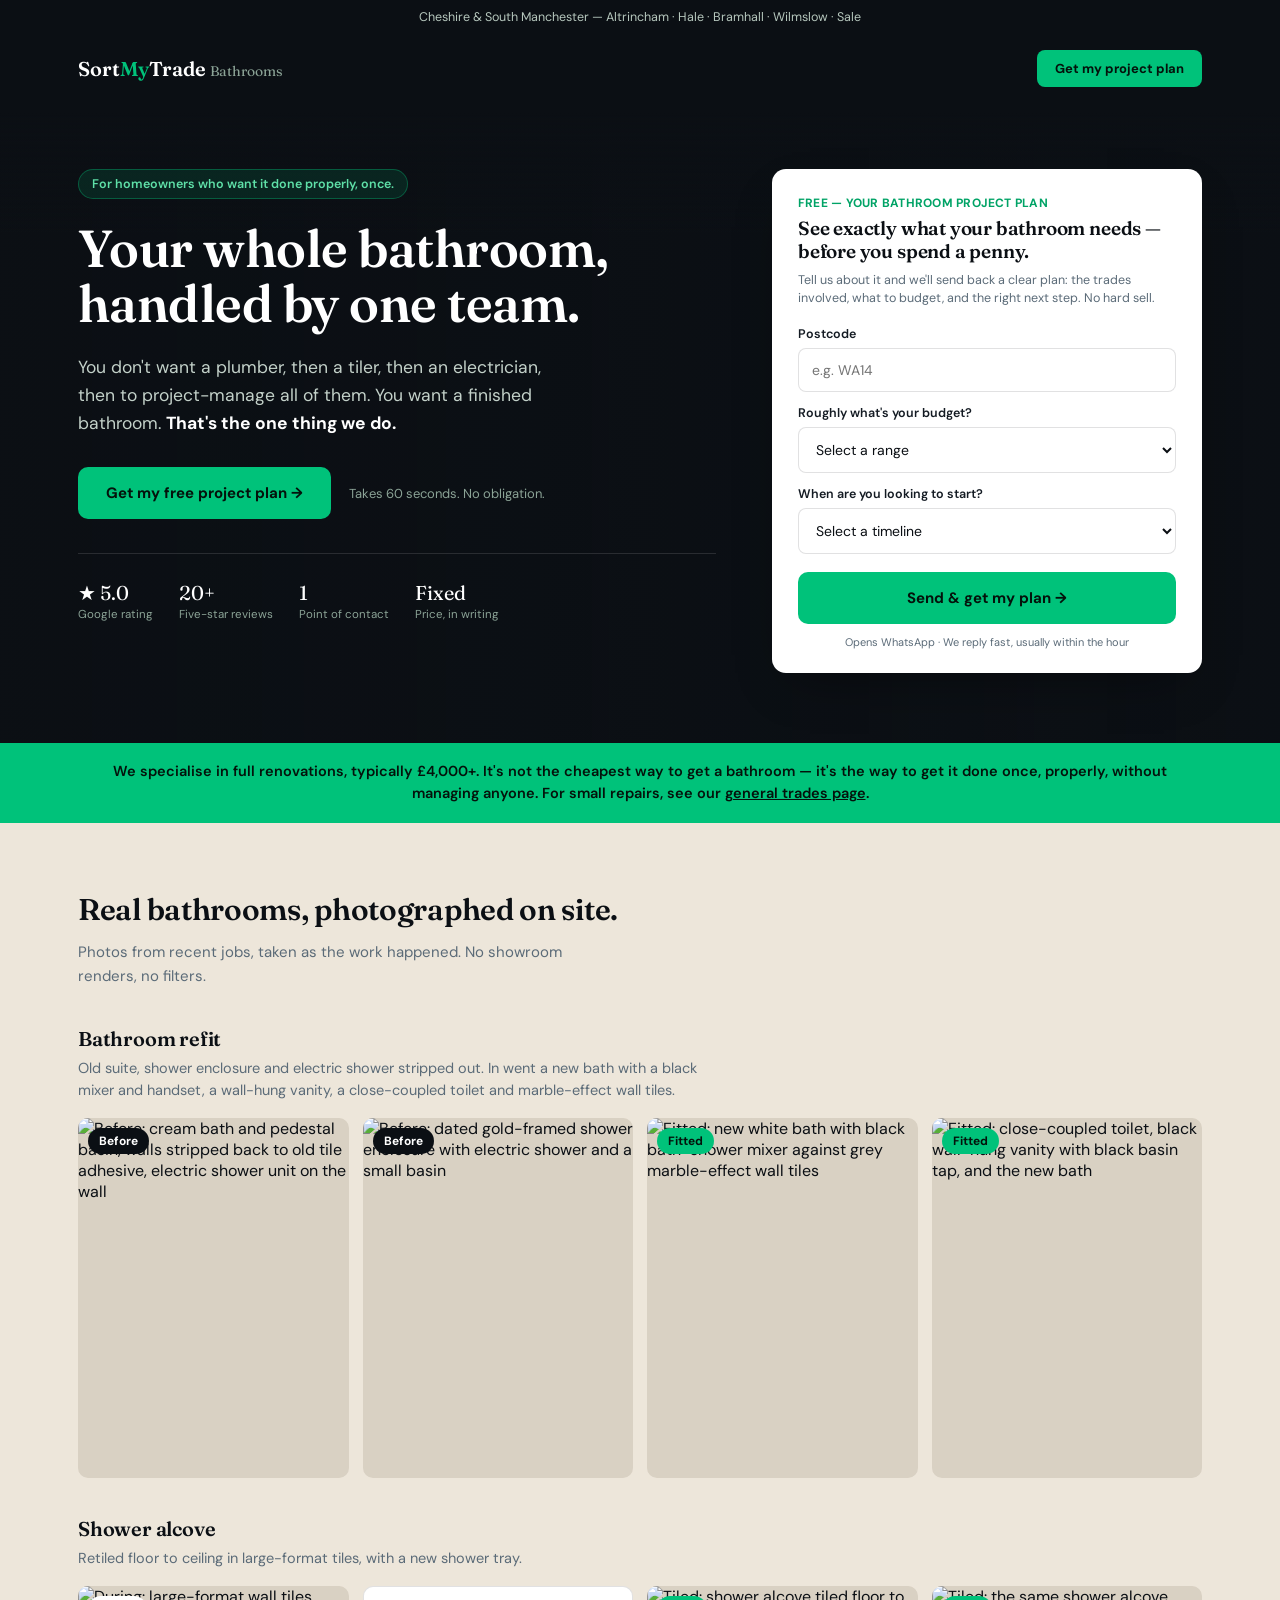
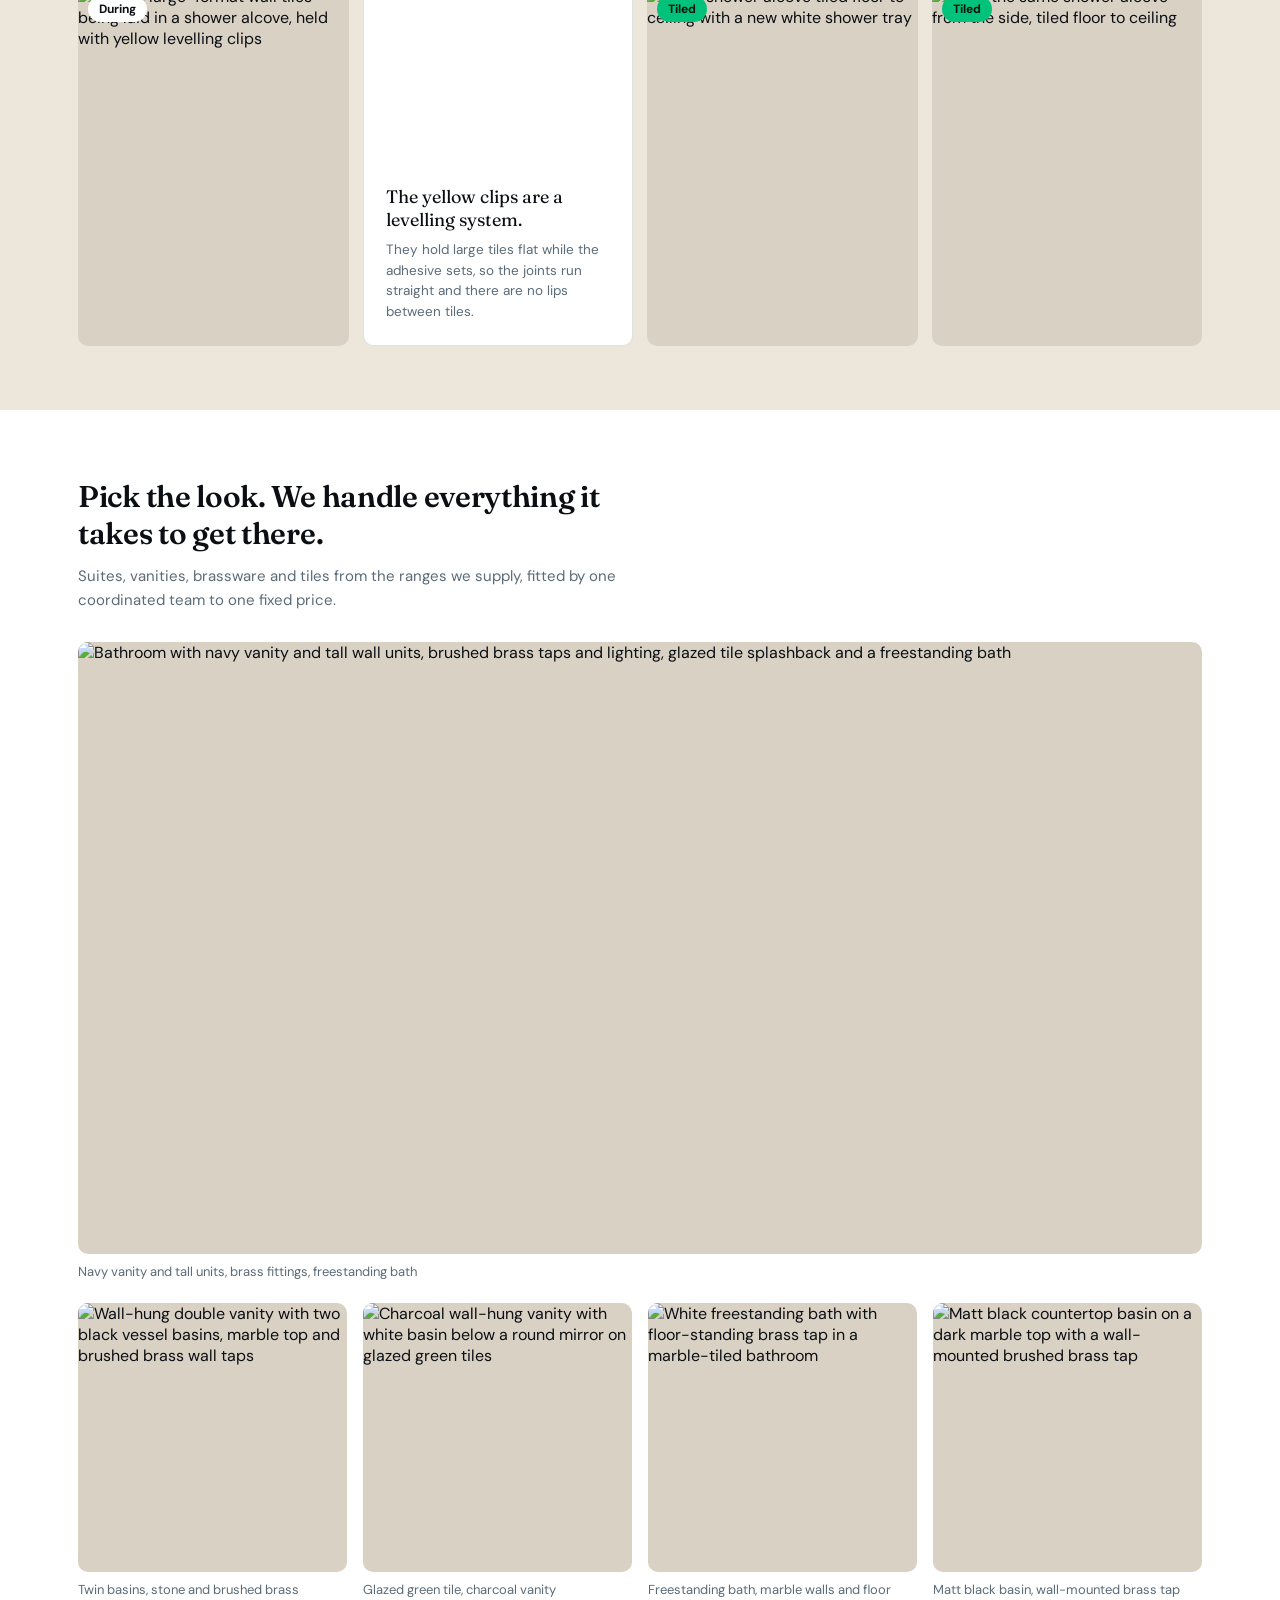
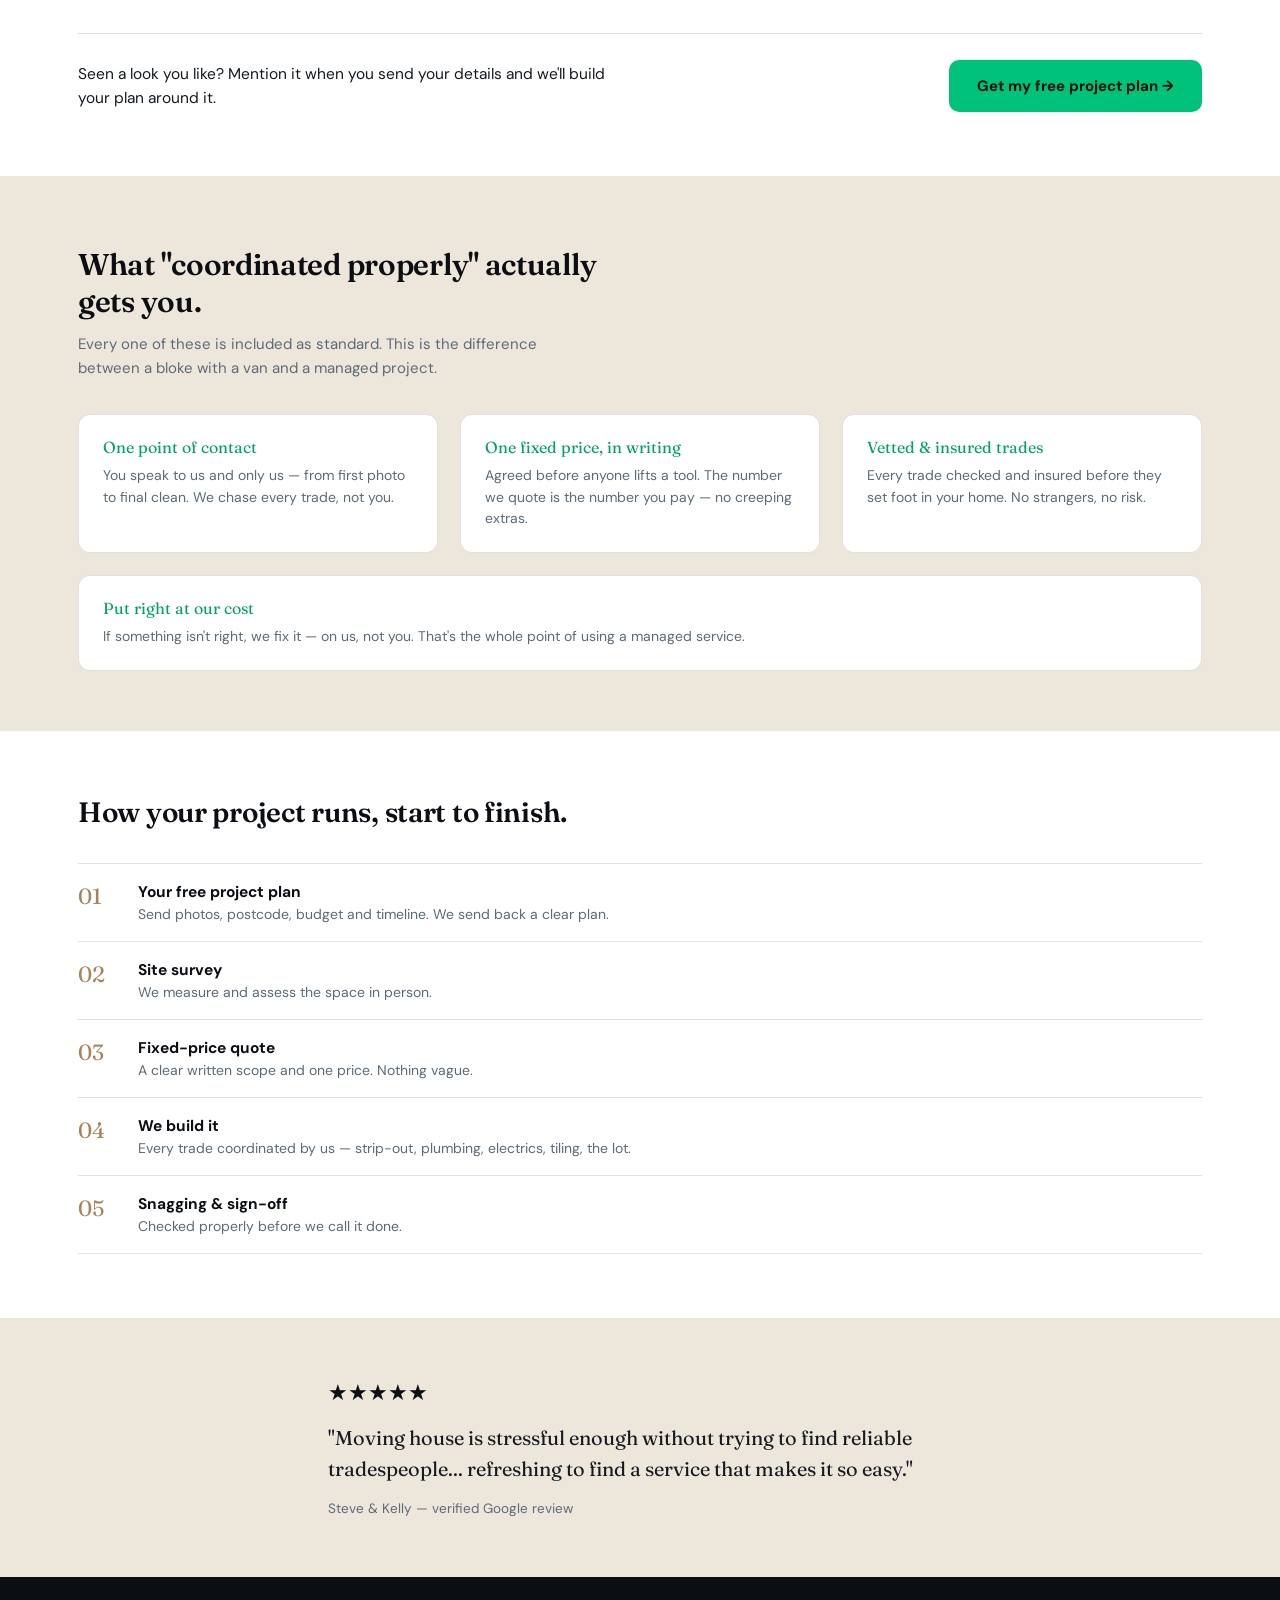
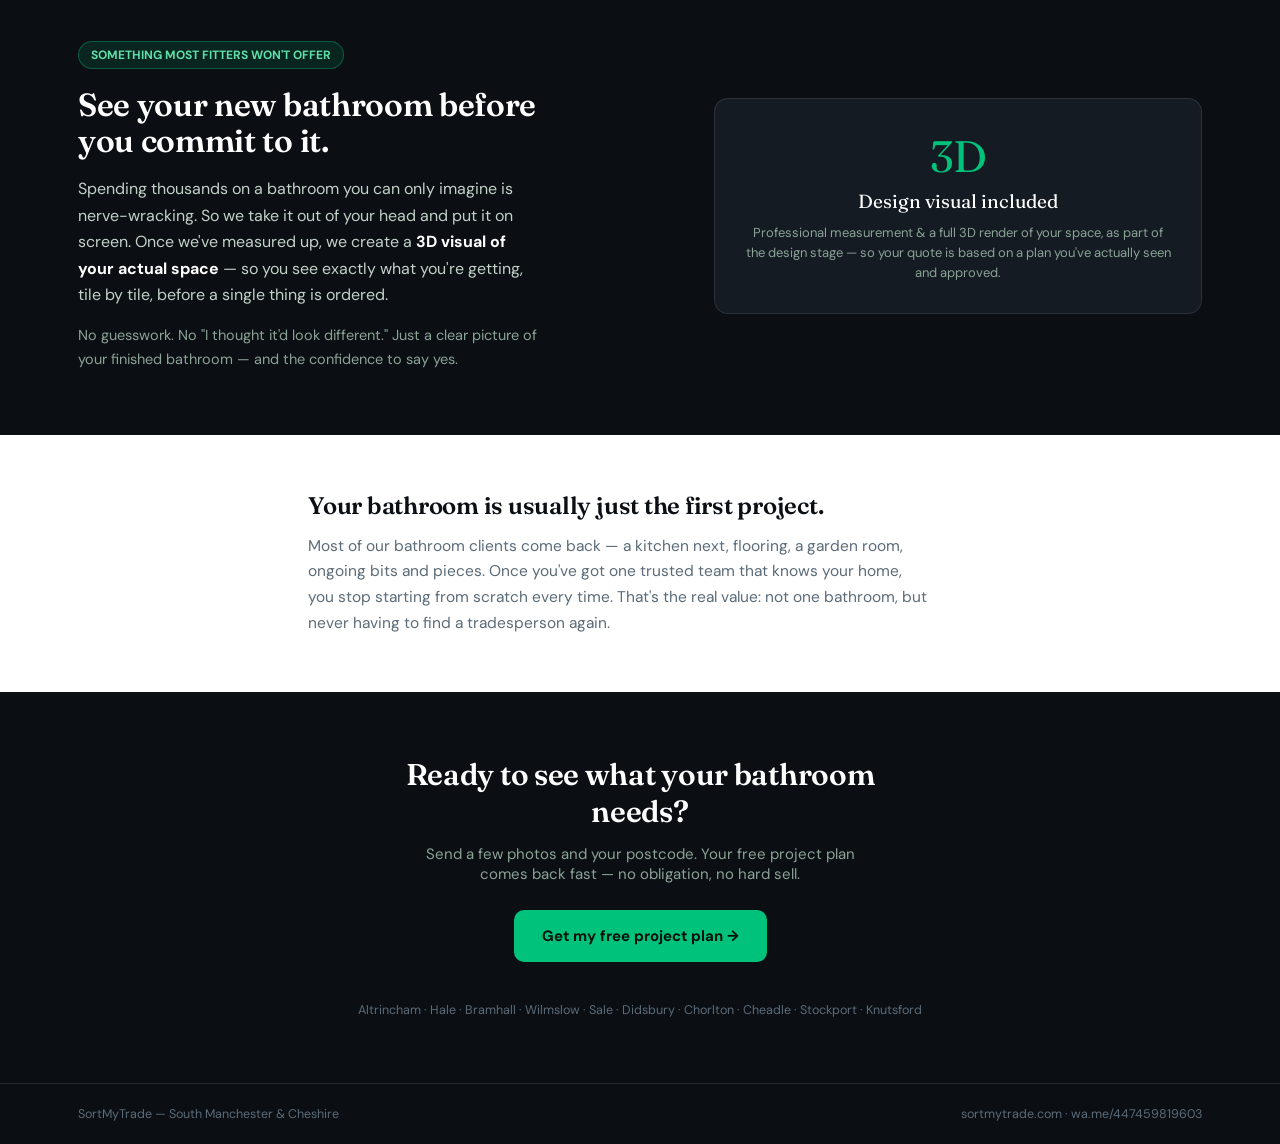
==== index.html @ 39a88e66 "Update index.html" ====
<!DOCTYPE html>
<html lang="en">
<head>
<meta charset="UTF-8">
<meta name="viewport" content="width=device-width, initial-scale=1, viewport-fit=cover">
<title>Bathroom Renovations, Coordinated Properly — SortMyTrade | South Manchester & Cheshire</title>
<meta name="description" content="One team, one fixed price, one point of contact. We coordinate your entire bathroom renovation so you never chase a tradesperson again. Free bathroom project plan.">
<meta property="og:type" content="website">
<meta property="og:url" content="https://sortmytrade.com/bathrooms.html">
<meta property="og:title" content="Bathroom renovations, coordinated properly | SortMyTrade">
<meta property="og:description" content="One team, one fixed price, one point of contact. Get a free bathroom project plan across South Manchester and Cheshire.">
<meta property="og:image" content="https://sortmytrade.com/images/bathrooms/og-bathrooms.jpg">
<meta property="og:image:width" content="1200">
<meta property="og:image:height" content="630">
<meta name="twitter:card" content="summary_large_image">
<link rel="preload" as="image" href="images/bathrooms/hero-bg.jpg">
<link rel="preconnect" href="https://fonts.googleapis.com">
<link rel="preconnect" href="https://fonts.gstatic.com" crossorigin>
<link rel="stylesheet" href="https://fonts.googleapis.com/css2?family=Fraunces:opsz,wght@9..144,400;9..144,600&family=DM+Sans:wght@400;500;600;700&display=swap">
<style>
  :root{--ink:#0B0F14;--ink2:#141B23;--stone:#EDE6DA;--panel:#FFFFFF;--emerald:#00C27A;--emerald-deep:#00A366;--slate:#5B6B78;--brass:#A9825A;--line:rgba(11,15,20,.12);}
  *{box-sizing:border-box}
  body{margin:0;font-family:'DM Sans',sans-serif;color:var(--ink);background:var(--stone);-webkit-font-smoothing:antialiased}
  h1,h2,h3{font-family:'Fraunces',serif;font-weight:600;letter-spacing:-.01em;margin:0}
  a{text-decoration:none;color:inherit}
  button{font-family:inherit}
  .wrap{max-width:1180px;margin:0 auto;padding:0 28px}
  .cta{display:inline-flex;align-items:center;gap:10px;background:var(--emerald);color:#04120B;font-weight:700;font-size:15px;padding:16px 28px;border-radius:10px;border:none;cursor:pointer;transition:background .15s,transform .1s}
  .cta:hover{background:var(--emerald-deep);color:#fff}
  .cta:active{transform:translateY(1px)}
  select,input{font-family:'DM Sans',sans-serif;font-size:14px;padding:12px 13px;border:1px solid var(--line);border-radius:8px;background:#fff;color:var(--ink);width:100%}
  select:focus,input:focus{outline:2px solid var(--emerald-deep);outline-offset:1px}
  label{font-size:12.5px;font-weight:600;color:var(--ink2);display:block;margin-bottom:6px}
  .hero-row,.proc-row{display:flex}
  .hero-bg{background:linear-gradient(180deg,var(--ink) 0,rgba(11,15,20,0) 120px),linear-gradient(90deg,rgba(11,15,20,.95) 0%,rgba(11,15,20,.8) 42%,rgba(11,15,20,.45) 100%),url('images/bathrooms/hero-bg.jpg') center/cover no-repeat var(--ink)}
  figure{margin:0}
  .look img{display:block;width:100%;height:auto;object-fit:cover;border-radius:10px;background:#D9D1C3}
  .look figcaption{font-size:13px;color:var(--slate);margin-top:9px;line-height:1.4}
  .look-feature img{aspect-ratio:2048/1114;object-position:55% center}
  .looks-grid{display:grid;grid-template-columns:repeat(4,1fr);gap:16px;margin-top:22px}
  .looks-grid img{aspect-ratio:1/1}
  .proj{margin-top:38px}
  .proj-desc{color:var(--slate);font-size:14.5px;line-height:1.55;margin:6px 0 16px;max-width:640px}
  .strip{display:grid;grid-template-columns:repeat(4,1fr);gap:14px}
  .shot{position:relative}
  .shot img{display:block;width:100%;height:auto;aspect-ratio:3/4;object-fit:cover;border-radius:10px;background:#D9D1C3}
  .stage{position:absolute;top:10px;left:10px;font-size:12px;font-weight:700;padding:5px 11px;border-radius:20px;background:var(--emerald);color:#04120B}
  .stage.before{background:var(--ink);color:#fff}
  .stage.during{background:#fff;color:var(--ink)}
  .note{aspect-ratio:3/4;background:var(--panel);border:1px solid var(--line);border-radius:10px;padding:22px;display:flex;flex-direction:column;justify-content:flex-end}
  .looks-foot{display:flex;align-items:center;justify-content:space-between;gap:20px 32px;flex-wrap:wrap;margin-top:34px;padding-top:26px;border-top:1px solid var(--line)}
  @media(max-width:760px){.hero-bg{background:linear-gradient(180deg,var(--ink) 0,rgba(11,15,20,.6) 70px,rgba(11,15,20,.72) 380px,var(--ink) 640px),url('images/bathrooms/hero-bg.jpg') 50% 0/auto 640px no-repeat var(--ink)}.looks-grid{grid-template-columns:repeat(2,1fr);gap:12px}.strip{display:flex;overflow-x:auto;scroll-snap-type:x mandatory;scroll-padding:0 28px;gap:12px;margin:0 -28px;padding:0 28px 6px;scrollbar-width:none}.strip::-webkit-scrollbar{display:none}.strip>*{flex:0 0 68%;scroll-snap-align:start}.look-feature img{aspect-ratio:4/3}.hero-h1{font-size:36px !important}.hero-row{flex-direction:column !important}.proc-row{flex-direction:column !important}.stack-mob{flex-direction:column !important}}
</style>
</head>
<body>
<div style="width:100%;min-height:100vh;background:var(--stone)">

  <div style="background:var(--ink);color:#B6C7BD;padding:9px 0;font-size:12.5px;text-align:center">Cheshire &amp; South Manchester — Altrincham · Hale · Bramhall · Wilmslow · Sale</div>

  <div style="background:var(--ink);padding:16px 0 26px">
    <div class="wrap" style="display:flex;align-items:center;justify-content:space-between">
      <div style="font-family:'Fraunces',serif;font-size:20px;font-weight:600;color:#fff">Sort<span style="color:var(--emerald)">My</span>Trade <span style="font-weight:400;color:#8BA396;font-size:14px">Bathrooms</span></div>
      <a href="#form" style="background:var(--emerald);color:#04120B;font-weight:700;font-size:13px;padding:10px 18px;border-radius:8px">Get my project plan</a>
    </div>
  </div>

  <div class="hero-bg" style="padding:56px 0 70px">
    <div class="wrap hero-row" style="gap:56px;align-items:flex-start;flex-wrap:wrap">
      <div style="flex:1 1 490px;min-width:300px">
        <div style="display:inline-block;background:rgba(0,194,122,.12);border:1px solid rgba(0,194,122,.35);color:#5FE0A8;font-size:12.5px;font-weight:600;padding:6px 13px;border-radius:20px;margin-bottom:22px">For homeowners who want it done properly, once.</div>
        <h1 class="hero-h1" style="color:#fff;font-size:52px;line-height:1.06;max-width:600px">Your whole bathroom, handled by one team.</h1>
        <p style="color:#C3D1C9;font-size:17.5px;line-height:1.6;max-width:490px;margin:22px 0 0">You don't want a plumber, then a tiler, then an electrician, then to project-manage all of them. You want a finished bathroom. <b style="color:#fff">That's the one thing we do.</b></p>
        <div style="display:flex;align-items:center;gap:18px;flex-wrap:wrap;margin:30px 0 0">
          <a href="#form" class="cta">Get my free project plan →</a>
          <span style="color:#8BA396;font-size:13px">Takes 60 seconds. No obligation.</span>
        </div>
        <div style="display:flex;gap:26px;flex-wrap:wrap;margin:34px 0 0;padding-top:26px;border-top:1px solid rgba(255,255,255,.12)">
          <div><div style="font-family:'Fraunces',serif;font-size:20px;color:#fff">★ 5.0</div><div style="font-size:11.5px;color:#8BA396;margin-top:2px">Google rating</div></div>
          <div><div style="font-family:'Fraunces',serif;font-size:20px;color:#fff">20+</div><div style="font-size:11.5px;color:#8BA396;margin-top:2px">Five-star reviews</div></div>
          <div><div style="font-family:'Fraunces',serif;font-size:20px;color:#fff">1</div><div style="font-size:11.5px;color:#8BA396;margin-top:2px">Point of contact</div></div>
          <div><div style="font-family:'Fraunces',serif;font-size:20px;color:#fff">Fixed</div><div style="font-size:11.5px;color:#8BA396;margin-top:2px">Price, in writing</div></div>
        </div>
      </div>

      <div id="form" style="flex:1 1 370px;min-width:300px;max-width:430px;background:var(--panel);border-radius:14px;padding:26px 26px 24px;box-shadow:0 20px 50px -20px rgba(0,0,0,.45)">
        <div style="font-size:12px;font-weight:700;color:var(--emerald-deep);letter-spacing:.02em;margin-bottom:6px">FREE — YOUR BATHROOM PROJECT PLAN</div>
        <h3 style="font-size:19px;line-height:1.2">See exactly what your bathroom needs — before you spend a penny.</h3>
        <p style="font-size:12.5px;color:var(--slate);margin:8px 0 18px;line-height:1.5">Tell us about it and we'll send back a clear plan: the trades involved, what to budget, and the right next step. No hard sell.</p>
        <div style="margin-bottom:13px"><label for="postcode">Postcode</label><input id="postcode" type="text" placeholder="e.g. WA14"></div>
        <div style="margin-bottom:13px"><label for="budget">Roughly what's your budget?</label>
          <select id="budget"><option value="">Select a range</option><option value="Under £4,000">Under £4,000 (smaller update)</option><option value="£4,000–£7,000">£4,000–£7,000</option><option value="£7,000–£12,000">£7,000–£12,000</option><option value="£12,000+">£12,000+</option></select>
        </div>
        <div style="margin-bottom:18px"><label for="timeline">When are you looking to start?</label>
          <select id="timeline"><option value="">Select a timeline</option><option value="ASAP">As soon as possible</option><option value="Within 3 months">Within 3 months</option><option value="3–6 months">3–6 months</option><option value="Just planning">Just planning for now</option></select>
        </div>
        <button id="formCta" class="cta" style="width:100%;justify-content:center">Send &amp; get my plan →</button>
        <div style="text-align:center;font-size:11px;color:var(--slate);margin-top:11px">Opens WhatsApp · We reply fast, usually within the hour</div>
      </div>
    </div>
  </div>

  <div style="background:var(--emerald);padding:18px 0">
    <div class="wrap" style="text-align:center;color:#04120B;font-size:14.5px;font-weight:600;line-height:1.5">We specialise in full renovations, typically £4,000+. It's not the cheapest way to get a bathroom — it's the way to get it done once, properly, without managing anyone. For small repairs, see our <a href="index.html" style="color:#04120B;text-decoration:underline">general trades page</a>.</div>
  </div>

  <!-- REAL WORK: site photos from jobs (confirm grouping before publishing) -->
  <div style="background:var(--stone);padding:68px 0 64px">
    <div class="wrap">
      <h2 style="font-size:30px;max-width:560px">Real bathrooms, photographed on site.</h2>
      <p style="color:var(--slate);font-size:15px;max-width:540px;margin:12px 0 0;line-height:1.6">Photos from recent jobs, taken as the work happened. No showroom renders, no filters.</p>

      <div class="proj">
        <h3 style="font-size:20px">Bathroom refit</h3>
        <p class="proj-desc">Old suite, shower enclosure and electric shower stripped out. In went a new bath with a black mixer and handset, a wall-hung vanity, a close-coupled toilet and marble-effect wall tiles.</p>
        <div class="strip">
          <figure class="shot"><img src="images/bathrooms/work/refit-before-bath.jpg" width="720" height="960" loading="lazy" decoding="async" alt="Before: cream bath and pedestal basin, walls stripped back to old tile adhesive, electric shower unit on the wall"><span class="stage before">Before</span></figure>
          <figure class="shot"><img src="images/bathrooms/work/refit-before-shower.jpg" width="720" height="960" loading="lazy" decoding="async" alt="Before: dated gold-framed shower enclosure with electric shower and a small basin"><span class="stage before">Before</span></figure>
          <figure class="shot"><img src="images/bathrooms/work/refit-fitted-bath.jpg" width="720" height="960" loading="lazy" decoding="async" alt="Fitted: new white bath with black bath-shower mixer against grey marble-effect wall tiles"><span class="stage">Fitted</span></figure>
          <figure class="shot"><img src="images/bathrooms/work/refit-fitted-vanity.jpg" width="720" height="960" loading="lazy" decoding="async" alt="Fitted: close-coupled toilet, black wall-hung vanity with black basin tap, and the new bath"><span class="stage">Fitted</span></figure>
        </div>
      </div>

      <div class="proj">
        <h3 style="font-size:20px">Shower alcove</h3>
        <p class="proj-desc">Retiled floor to ceiling in large-format tiles, with a new shower tray.</p>
        <div class="strip">
          <figure class="shot"><img src="images/bathrooms/work/shower-during-tiling.jpg" width="720" height="960" loading="lazy" decoding="async" alt="During: large-format wall tiles being laid in a shower alcove, held with yellow levelling clips"><span class="stage during">During</span></figure>
          <div class="note"><p style="font-family:'Fraunces',serif;font-size:18px;line-height:1.3;margin:0">The yellow clips are a levelling system.</p><p style="font-size:13.5px;color:var(--slate);line-height:1.55;margin:8px 0 0">They hold large tiles flat while the adhesive sets, so the joints run straight and there are no lips between tiles.</p></div>
          <figure class="shot"><img src="images/bathrooms/work/shower-tiled-front.jpg" width="720" height="960" loading="lazy" decoding="async" alt="Tiled: shower alcove tiled floor to ceiling with a new white shower tray"><span class="stage">Tiled</span></figure>
          <figure class="shot"><img src="images/bathrooms/work/shower-tiled-side.jpg" width="720" height="960" loading="lazy" decoding="async" alt="Tiled: the same shower alcove from the side, tiled floor to ceiling"><span class="stage">Tiled</span></figure>
        </div>
      </div>
    </div>
  </div>

  <!-- LOOKS: product imagery from the ranges we supply (not completed SortMyTrade projects) -->
  <div style="background:var(--panel);padding:68px 0 64px">
    <div class="wrap">
      <h2 style="font-size:30px;max-width:560px">Pick the look. We handle everything it takes to get there.</h2>
      <p style="color:var(--slate);font-size:15px;max-width:540px;margin:12px 0 30px;line-height:1.6">Suites, vanities, brassware and tiles from the ranges we supply, fitted by one coordinated team to one fixed price.</p>
      <figure class="look look-feature">
        <img src="images/bathrooms/navy-brass-feature.jpg" srcset="images/bathrooms/navy-brass-feature-960.jpg 960w, images/bathrooms/navy-brass-feature.jpg 1800w" sizes="(max-width:1180px) 100vw, 1124px" width="1800" height="979" loading="lazy" decoding="async" alt="Bathroom with navy vanity and tall wall units, brushed brass taps and lighting, glazed tile splashback and a freestanding bath">
        <figcaption>Navy vanity and tall units, brass fittings, freestanding bath</figcaption>
      </figure>
      <div class="looks-grid">
        <figure class="look"><img src="images/bathrooms/twin-basins-stone.jpg" width="900" height="900" loading="lazy" decoding="async" alt="Wall-hung double vanity with two black vessel basins, marble top and brushed brass wall taps"><figcaption>Twin basins, stone and brushed brass</figcaption></figure>
        <figure class="look"><img src="images/bathrooms/olive-tile-vanity.jpg" style="object-position:40% center" width="900" height="728" loading="lazy" decoding="async" alt="Charcoal wall-hung vanity with white basin below a round mirror on glazed green tiles"><figcaption>Glazed green tile, charcoal vanity</figcaption></figure>
        <figure class="look"><img src="images/bathrooms/freestanding-marble.jpg" width="900" height="1007" loading="lazy" decoding="async" alt="White freestanding bath with floor-standing brass tap in a marble-tiled bathroom"><figcaption>Freestanding bath, marble walls and floor</figcaption></figure>
        <figure class="look"><img src="images/bathrooms/black-basin-brass.jpg" width="900" height="846" loading="lazy" decoding="async" alt="Matt black countertop basin on a dark marble top with a wall-mounted brushed brass tap"><figcaption>Matt black basin, wall-mounted brass tap</figcaption></figure>
      </div>
      <div class="looks-foot">
        <p style="margin:0;font-size:15.5px;line-height:1.55;max-width:560px;color:var(--ink2)">Seen a look you like? Mention it when you send your details and we'll build your plan around it.</p>
        <a href="#form" class="cta">Get my free project plan →</a>
      </div>
    </div>
  </div>

  <div style="padding:70px 0 60px">
    <div class="wrap">
      <h2 style="font-size:30px;max-width:540px">What "coordinated properly" actually gets you.</h2>
      <p style="color:var(--slate);font-size:15px;max-width:520px;margin:12px 0 34px;line-height:1.6">Every one of these is included as standard. This is the difference between a bloke with a van and a managed project.</p>
      <div class="hero-row stack-mob" style="gap:22px;flex-wrap:wrap">
        <div style="flex:1 1 280px;background:var(--panel);border-radius:12px;padding:22px 24px;border:1px solid var(--line)"><div style="font-family:'Fraunces',serif;font-size:16px;color:var(--emerald-deep);margin-bottom:8px">One point of contact</div><div style="font-size:14px;color:var(--slate);line-height:1.55">You speak to us and only us — from first photo to final clean. We chase every trade, not you.</div></div>
        <div style="flex:1 1 280px;background:var(--panel);border-radius:12px;padding:22px 24px;border:1px solid var(--line)"><div style="font-family:'Fraunces',serif;font-size:16px;color:var(--emerald-deep);margin-bottom:8px">One fixed price, in writing</div><div style="font-size:14px;color:var(--slate);line-height:1.55">Agreed before anyone lifts a tool. The number we quote is the number you pay — no creeping extras.</div></div>
        <div style="flex:1 1 280px;background:var(--panel);border-radius:12px;padding:22px 24px;border:1px solid var(--line)"><div style="font-family:'Fraunces',serif;font-size:16px;color:var(--emerald-deep);margin-bottom:8px">Vetted &amp; insured trades</div><div style="font-size:14px;color:var(--slate);line-height:1.55">Every trade checked and insured before they set foot in your home. No strangers, no risk.</div></div>
        <div style="flex:1 1 280px;background:var(--panel);border-radius:12px;padding:22px 24px;border:1px solid var(--line)"><div style="font-family:'Fraunces',serif;font-size:16px;color:var(--emerald-deep);margin-bottom:8px">Put right at our cost</div><div style="font-size:14px;color:var(--slate);line-height:1.55">If something isn't right, we fix it — on us, not you. That's the whole point of using a managed service.</div></div>
      </div>
    </div>
  </div>

  <div style="background:var(--panel);padding:64px 0">
    <div class="wrap">
      <h2 style="font-size:28px;max-width:520px">How your project runs, start to finish.</h2>
      <div style="margin-top:34px;display:flex;flex-direction:column">
        <div class="proc-row" style="gap:24px;padding:18px 0;border-top:1px solid var(--line)"><div style="font-family:'Fraunces',serif;font-size:22px;color:var(--brass);width:36px;flex-shrink:0">01</div><div style="flex:1"><div style="font-weight:700;font-size:15.5px">Your free project plan</div><div style="color:var(--slate);font-size:14px;margin-top:3px">Send photos, postcode, budget and timeline. We send back a clear plan.</div></div></div>
        <div class="proc-row" style="gap:24px;padding:18px 0;border-top:1px solid var(--line)"><div style="font-family:'Fraunces',serif;font-size:22px;color:var(--brass);width:36px;flex-shrink:0">02</div><div style="flex:1"><div style="font-weight:700;font-size:15.5px">Site survey</div><div style="color:var(--slate);font-size:14px;margin-top:3px">We measure and assess the space in person.</div></div></div>
        <div class="proc-row" style="gap:24px;padding:18px 0;border-top:1px solid var(--line)"><div style="font-family:'Fraunces',serif;font-size:22px;color:var(--brass);width:36px;flex-shrink:0">03</div><div style="flex:1"><div style="font-weight:700;font-size:15.5px">Fixed-price quote</div><div style="color:var(--slate);font-size:14px;margin-top:3px">A clear written scope and one price. Nothing vague.</div></div></div>
        <div class="proc-row" style="gap:24px;padding:18px 0;border-top:1px solid var(--line)"><div style="font-family:'Fraunces',serif;font-size:22px;color:var(--brass);width:36px;flex-shrink:0">04</div><div style="flex:1"><div style="font-weight:700;font-size:15.5px">We build it</div><div style="color:var(--slate);font-size:14px;margin-top:3px">Every trade coordinated by us — strip-out, plumbing, electrics, tiling, the lot.</div></div></div>
        <div class="proc-row" style="gap:24px;padding:18px 0;border-top:1px solid var(--line);border-bottom:1px solid var(--line)"><div style="font-family:'Fraunces',serif;font-size:22px;color:var(--brass);width:36px;flex-shrink:0">05</div><div style="flex:1"><div style="font-weight:700;font-size:15.5px">Snagging &amp; sign-off</div><div style="color:var(--slate);font-size:14px;margin-top:3px">Checked properly before we call it done.</div></div></div>
      </div>
    </div>
  </div>

  <div style="background:var(--stone);padding:60px 0">
    <div class="wrap" style="max-width:680px">
      <div style="font-family:'Fraunces',serif;font-size:22px">★★★★★</div>
      <p style="font-size:20px;line-height:1.55;font-family:'Fraunces',serif;font-weight:400;margin:16px 0 0;color:var(--ink2)">"Moving house is stressful enough without trying to find reliable tradespeople... refreshing to find a service that makes it so easy."</p>
      <div style="margin-top:16px;font-size:13.5px;color:var(--slate)">Steve &amp; Kelly — verified Google review</div>
    </div>
  </div>

  <!-- 3D VISUAL — the remarkable differentiator (Godin: risk-reversal made visual) -->
  <div style="background:var(--ink);padding:64px 0">
    <div class="wrap hero-row" style="gap:48px;align-items:center;flex-wrap:wrap">
      <div style="flex:1 1 420px;min-width:300px">
        <div style="display:inline-block;background:rgba(0,194,122,.12);border:1px solid rgba(0,194,122,.35);color:#5FE0A8;font-size:12px;font-weight:700;padding:5px 12px;border-radius:20px;margin-bottom:18px">SOMETHING MOST FITTERS WON'T OFFER</div>
        <h2 style="color:#fff;font-size:32px;line-height:1.12;max-width:460px">See your new bathroom before you commit to it.</h2>
        <p style="color:#C3D1C9;font-size:16px;line-height:1.65;margin:18px 0 0;max-width:460px">
          Spending thousands on a bathroom you can only imagine is nerve-wracking. So we take it out of your head and put it on screen. Once we've measured up, we create a <b style="color:#fff">3D visual of your actual space</b> — so you see exactly what you're getting, tile by tile, before a single thing is ordered.
        </p>
        <p style="color:#8BA396;font-size:14.5px;line-height:1.6;margin:16px 0 0;max-width:460px">
          No guesswork. No "I thought it'd look different." Just a clear picture of your finished bathroom — and the confidence to say yes.
        </p>
      </div>
      <div style="flex:1 1 320px;min-width:280px">
        <div style="background:#141B23;border:1px solid rgba(255,255,255,.1);border-radius:14px;padding:30px;text-align:center">
          <div style="font-family:'Fraunces',serif;font-size:44px;color:var(--emerald)">3D</div>
          <div style="font-family:'Fraunces',serif;font-size:19px;color:#fff;margin-top:6px">Design visual included</div>
          <div style="font-size:13px;color:#8BA396;margin-top:10px;line-height:1.55">Professional measurement &amp; a full 3D render of your space, as part of the design stage — so your quote is based on a plan you've actually seen and approved.</div>
        </div>
      </div>
    </div>
  </div>

  <div style="background:var(--panel);padding:56px 0">
    <div class="wrap" style="max-width:720px">
      <h2 style="font-size:24px;max-width:600px">Your bathroom is usually just the first project.</h2>
      <p style="color:var(--slate);font-size:15.5px;line-height:1.65;margin:14px 0 0;max-width:620px">Most of our bathroom clients come back — a kitchen next, flooring, a garden room, ongoing bits and pieces. Once you've got one trusted team that knows your home, you stop starting from scratch every time. That's the real value: not one bathroom, but never having to find a tradesperson again.</p>
    </div>
  </div>

  <div style="background:var(--ink);padding:64px 0">
    <div class="wrap" style="text-align:center">
      <h2 style="color:#fff;font-size:30px;max-width:520px;margin:0 auto">Ready to see what your bathroom needs?</h2>
      <p style="color:#8BA396;font-size:15px;margin:14px auto 0;max-width:440px">Send a few photos and your postcode. Your free project plan comes back fast — no obligation, no hard sell.</p>
      <div style="margin-top:26px"><a href="#form" class="cta">Get my free project plan →</a></div>
      <div style="margin-top:36px"><span style="color:#5B6B78;font-size:12.5px">Altrincham · Hale · Bramhall · Wilmslow · Sale · Didsbury · Chorlton · Cheadle · Stockport · Knutsford</span></div>
    </div>
  </div>

  <div style="background:var(--ink);padding:22px 0;border-top:1px solid rgba(255,255,255,.1)">
    <div class="wrap" style="display:flex;justify-content:space-between;flex-wrap:wrap;gap:10px">
      <div style="font-size:12.5px;color:#5B6B78">SortMyTrade — South Manchester &amp; Cheshire</div>
      <div style="font-size:12.5px;color:#5B6B78">sortmytrade.com · wa.me/447459819603</div>
    </div>
  </div>
</div>
<script>
  var WA_NUMBER='447459819603';
  function waLink(t){return 'https://wa.me/'+WA_NUMBER+'?text='+encodeURIComponent(t);}
  document.getElementById('formCta').addEventListener('click',function(){
    var p=document.getElementById('postcode').value.trim()||'not given';
    var b=document.getElementById('budget').value||'not given';
    var tl=document.getElementById('timeline').value||'not given';
    var msg=["Hi, I'd like my free bathroom project plan.",'Postcode: '+p,'Budget: '+b,'Timeline: '+tl].join('\n');
    window.open(waLink(msg),'_blank');
    // Google Ads conversion (once set up):
    // gtag('event','conversion',{'send_to':'AW-XXXXXXXXX/XXXXXXXXXXXX'});
  });
</script>
</body>
</html>
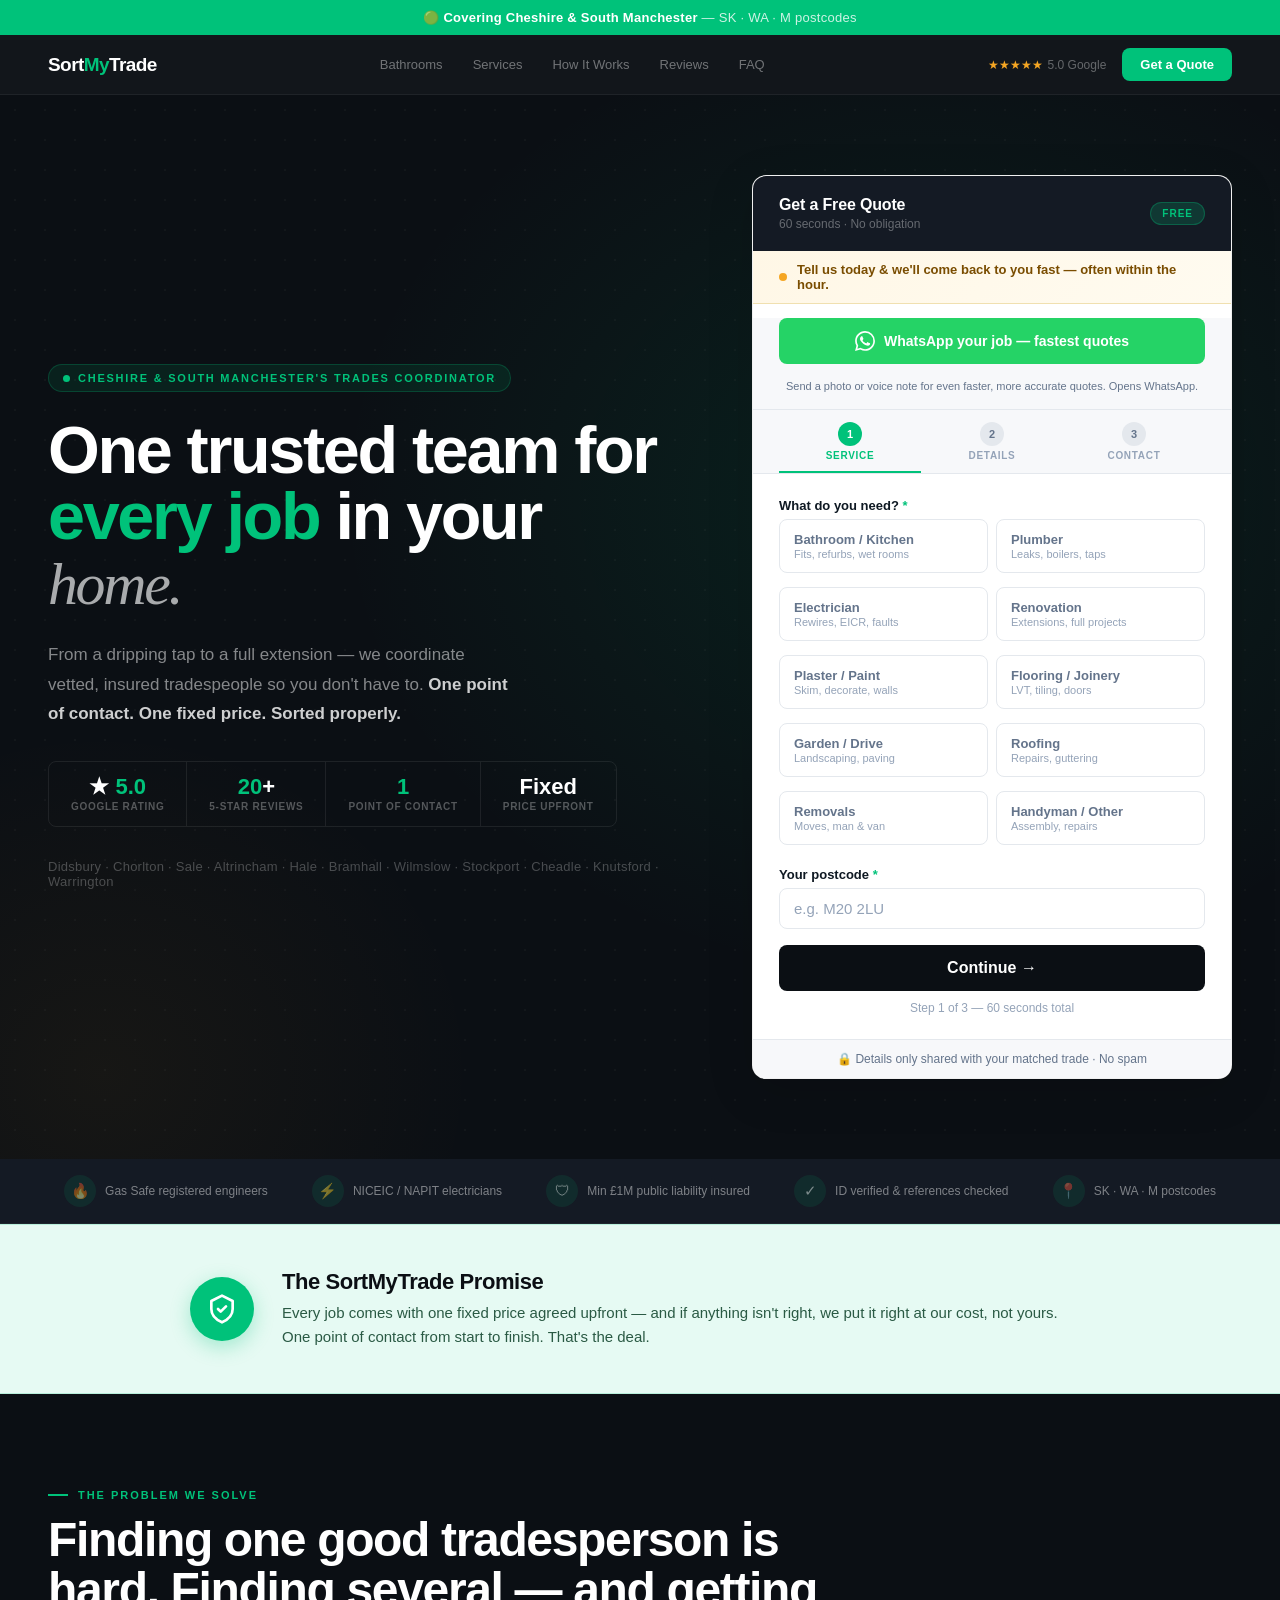
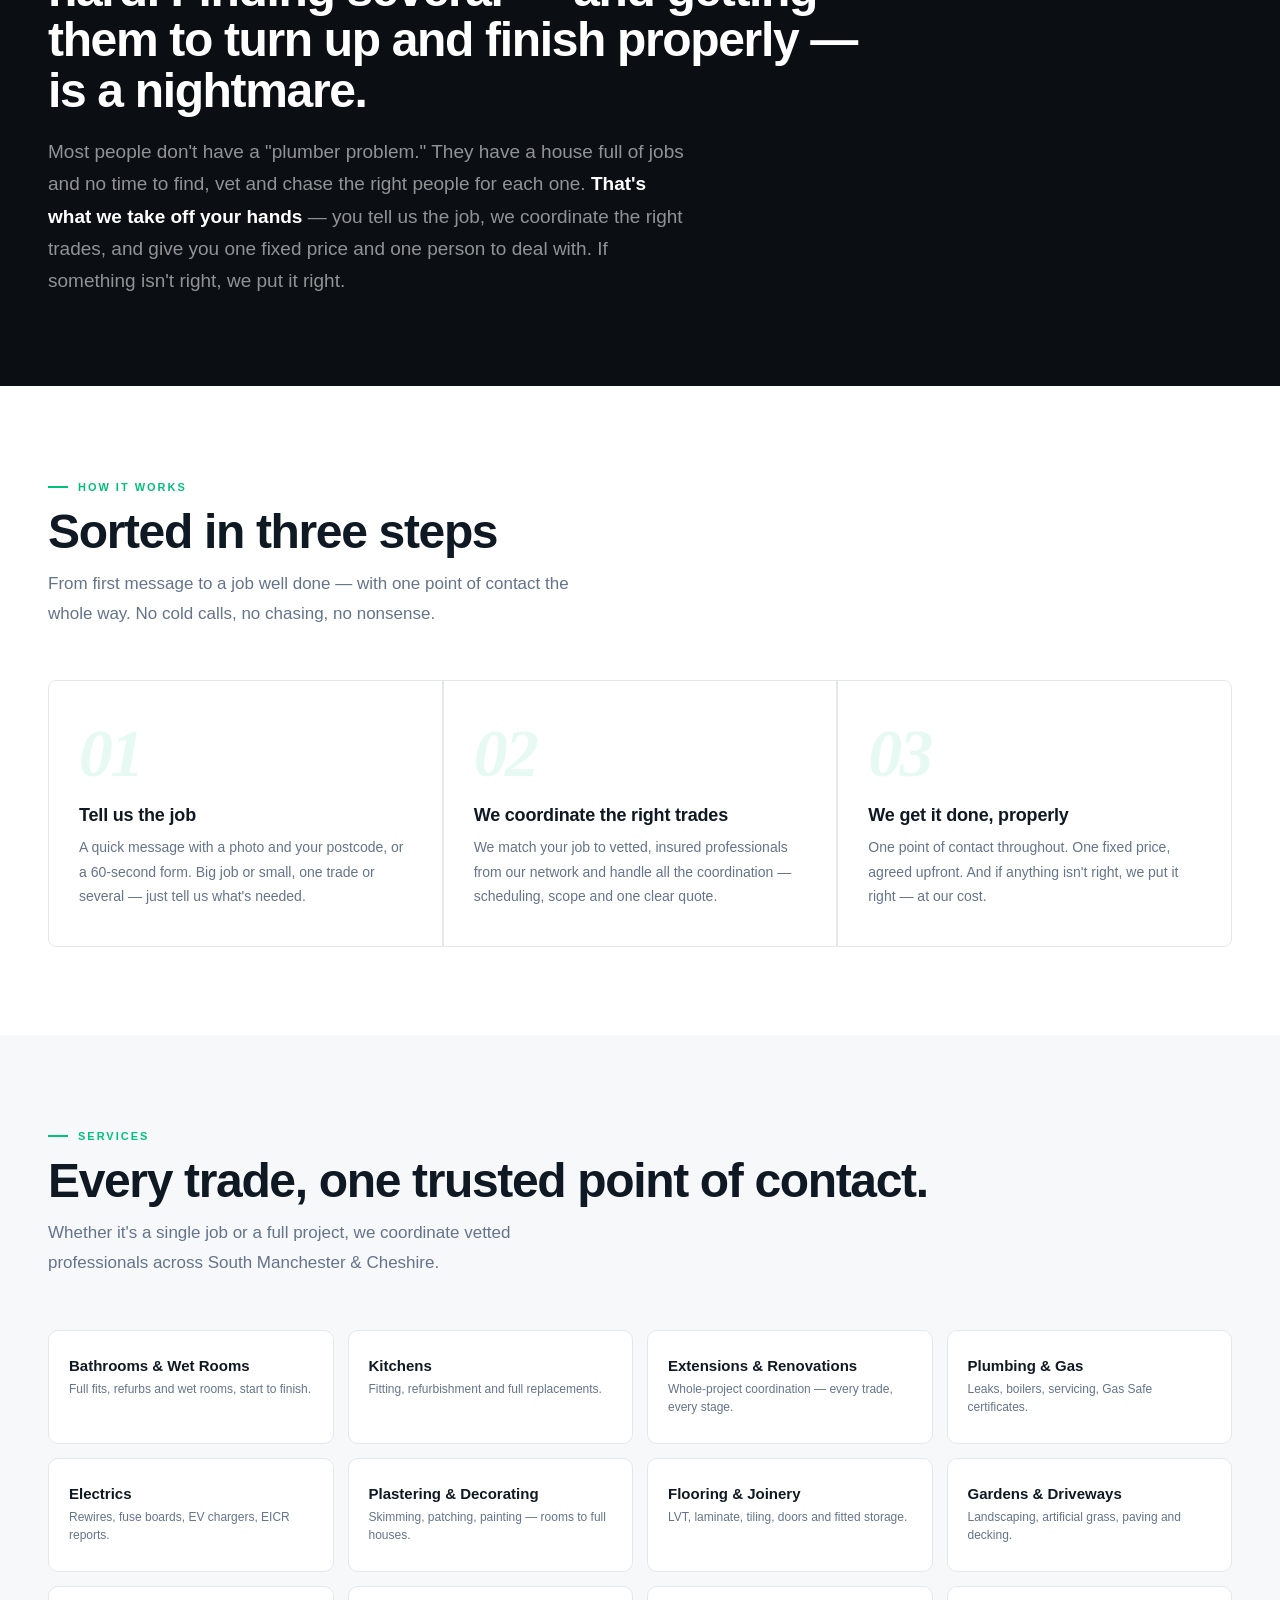
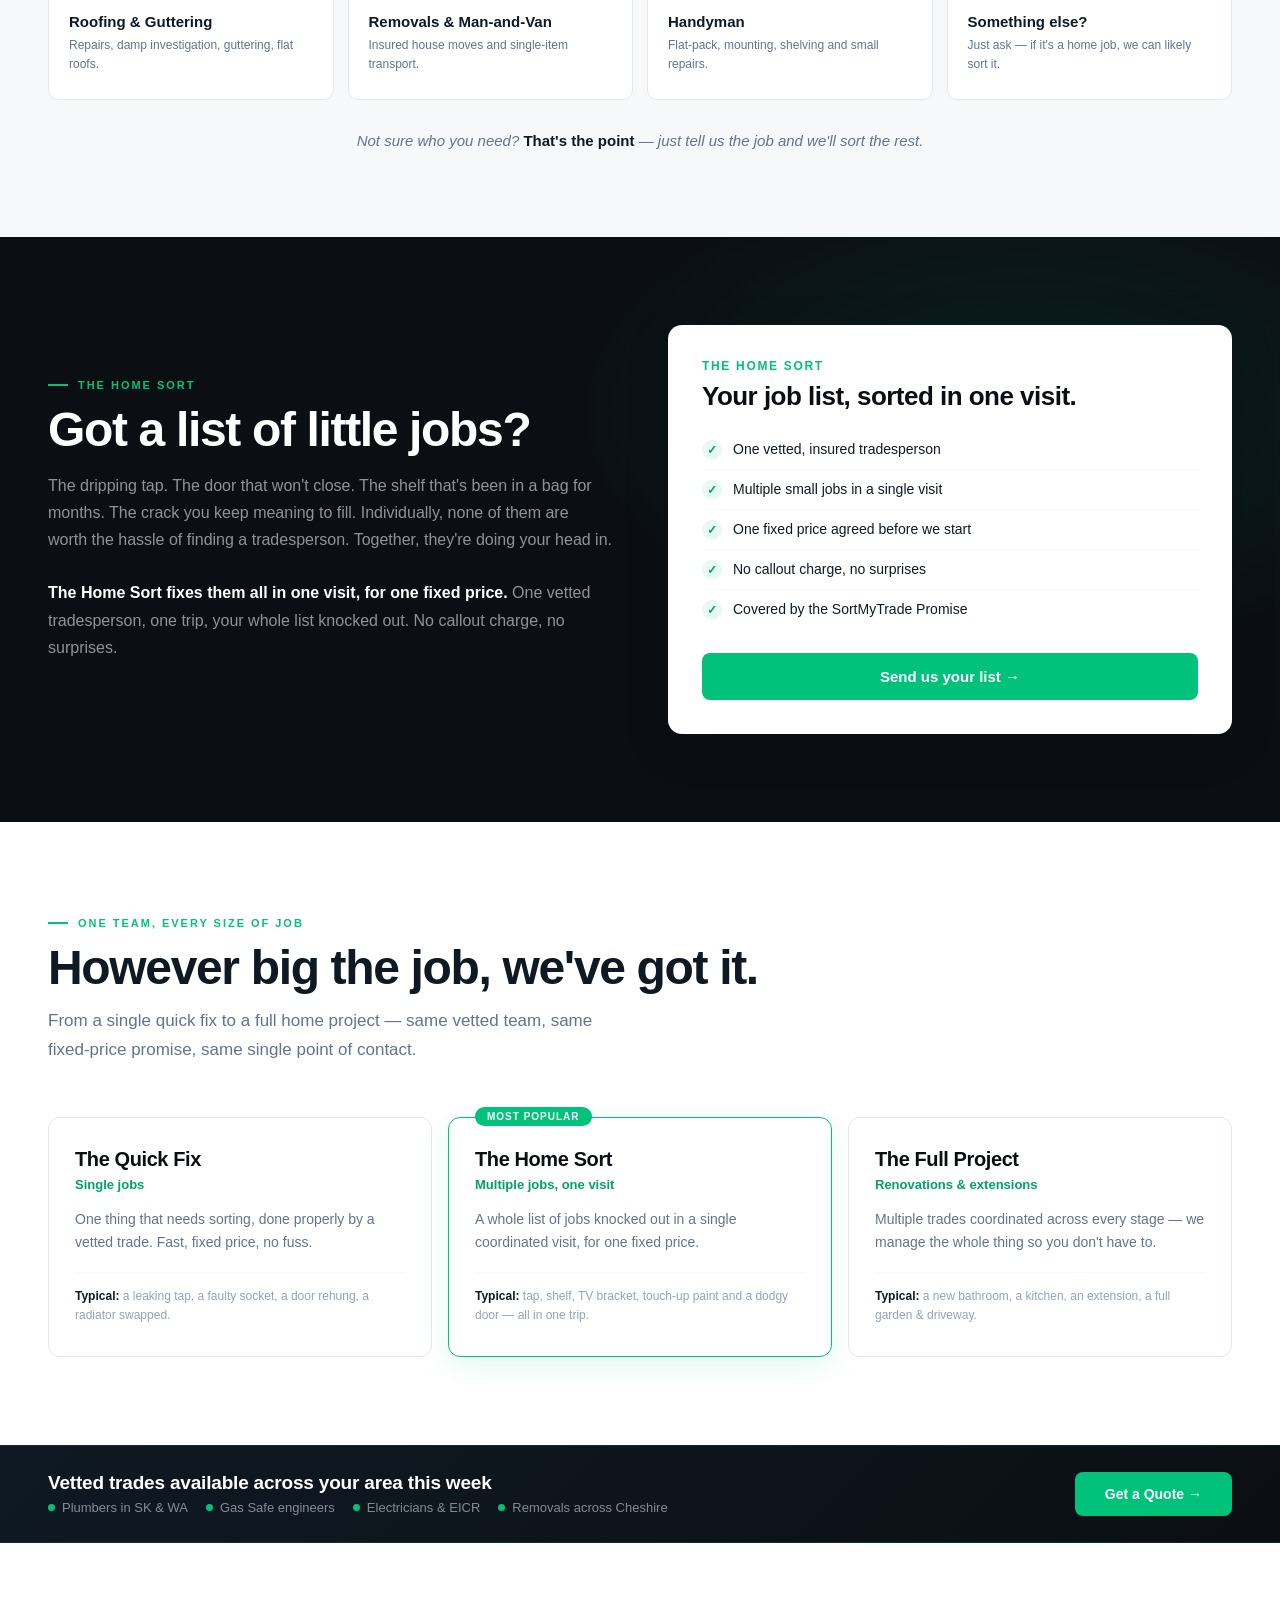
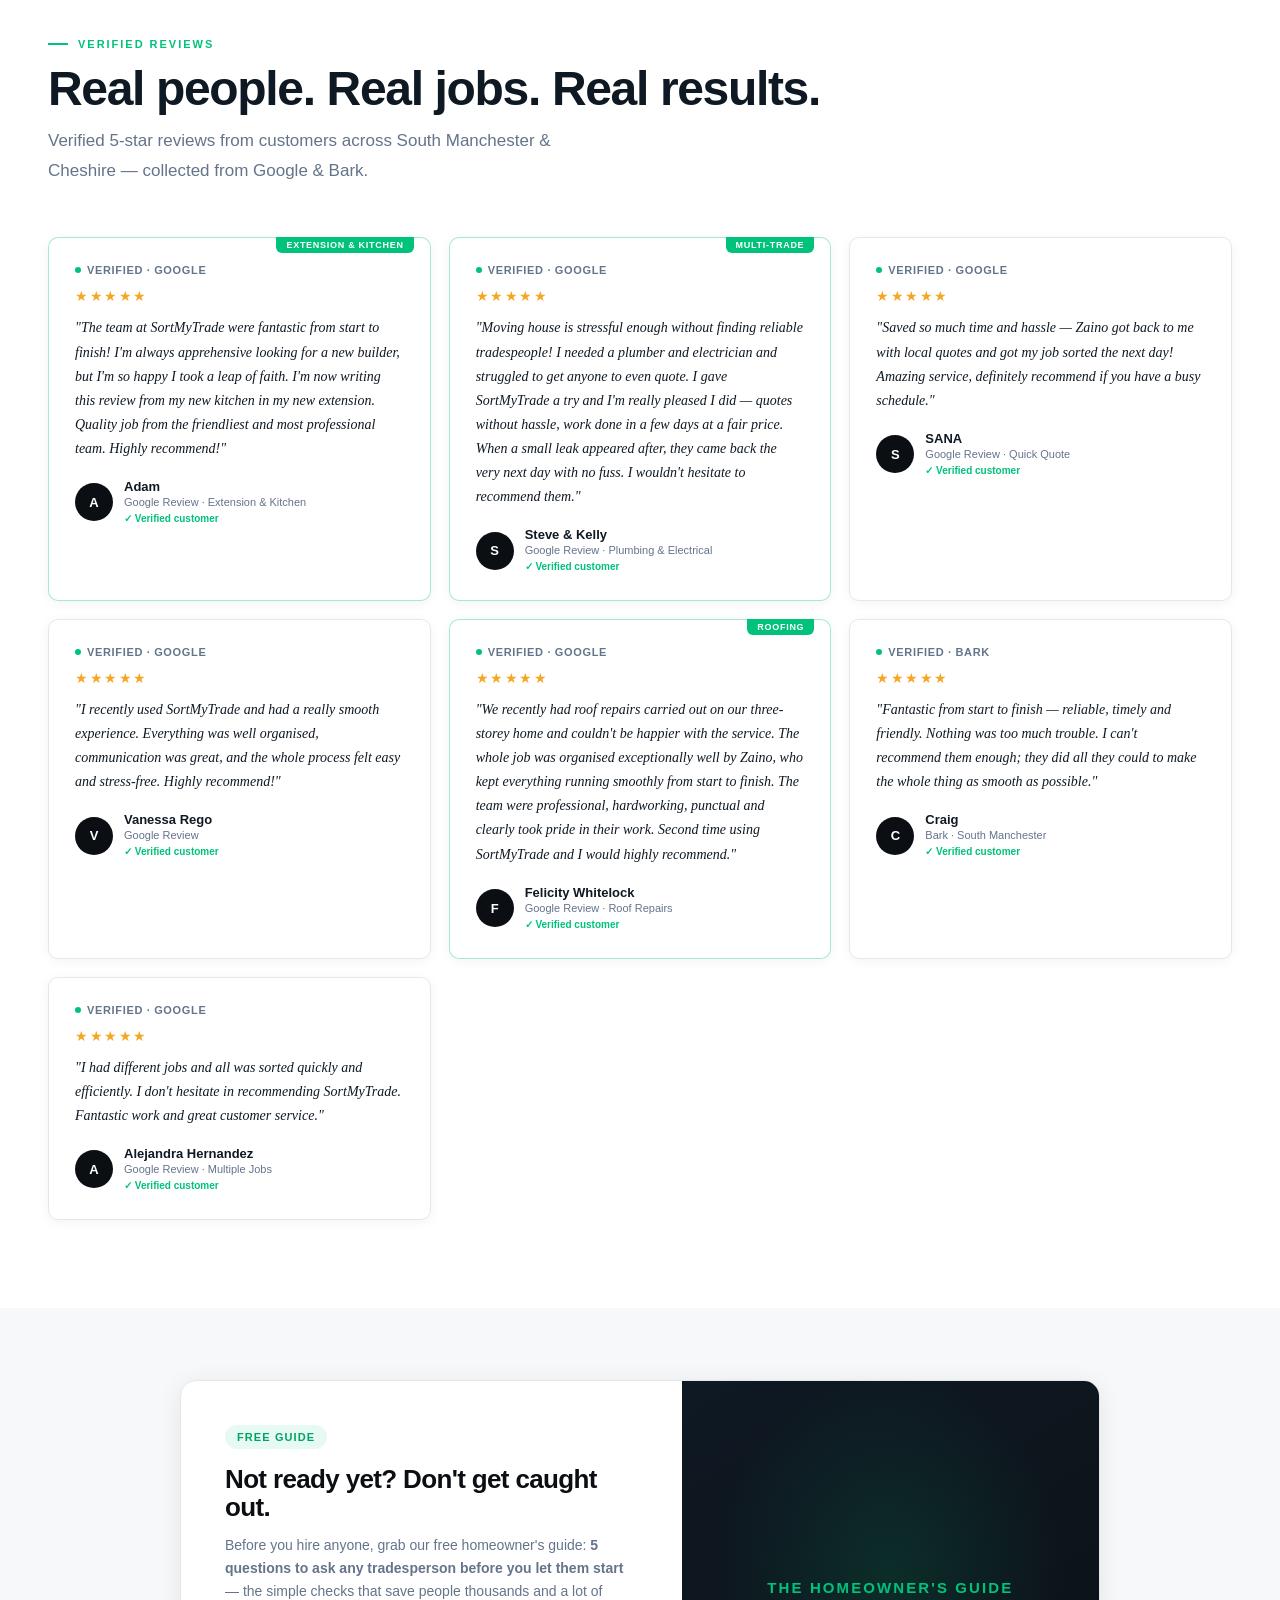
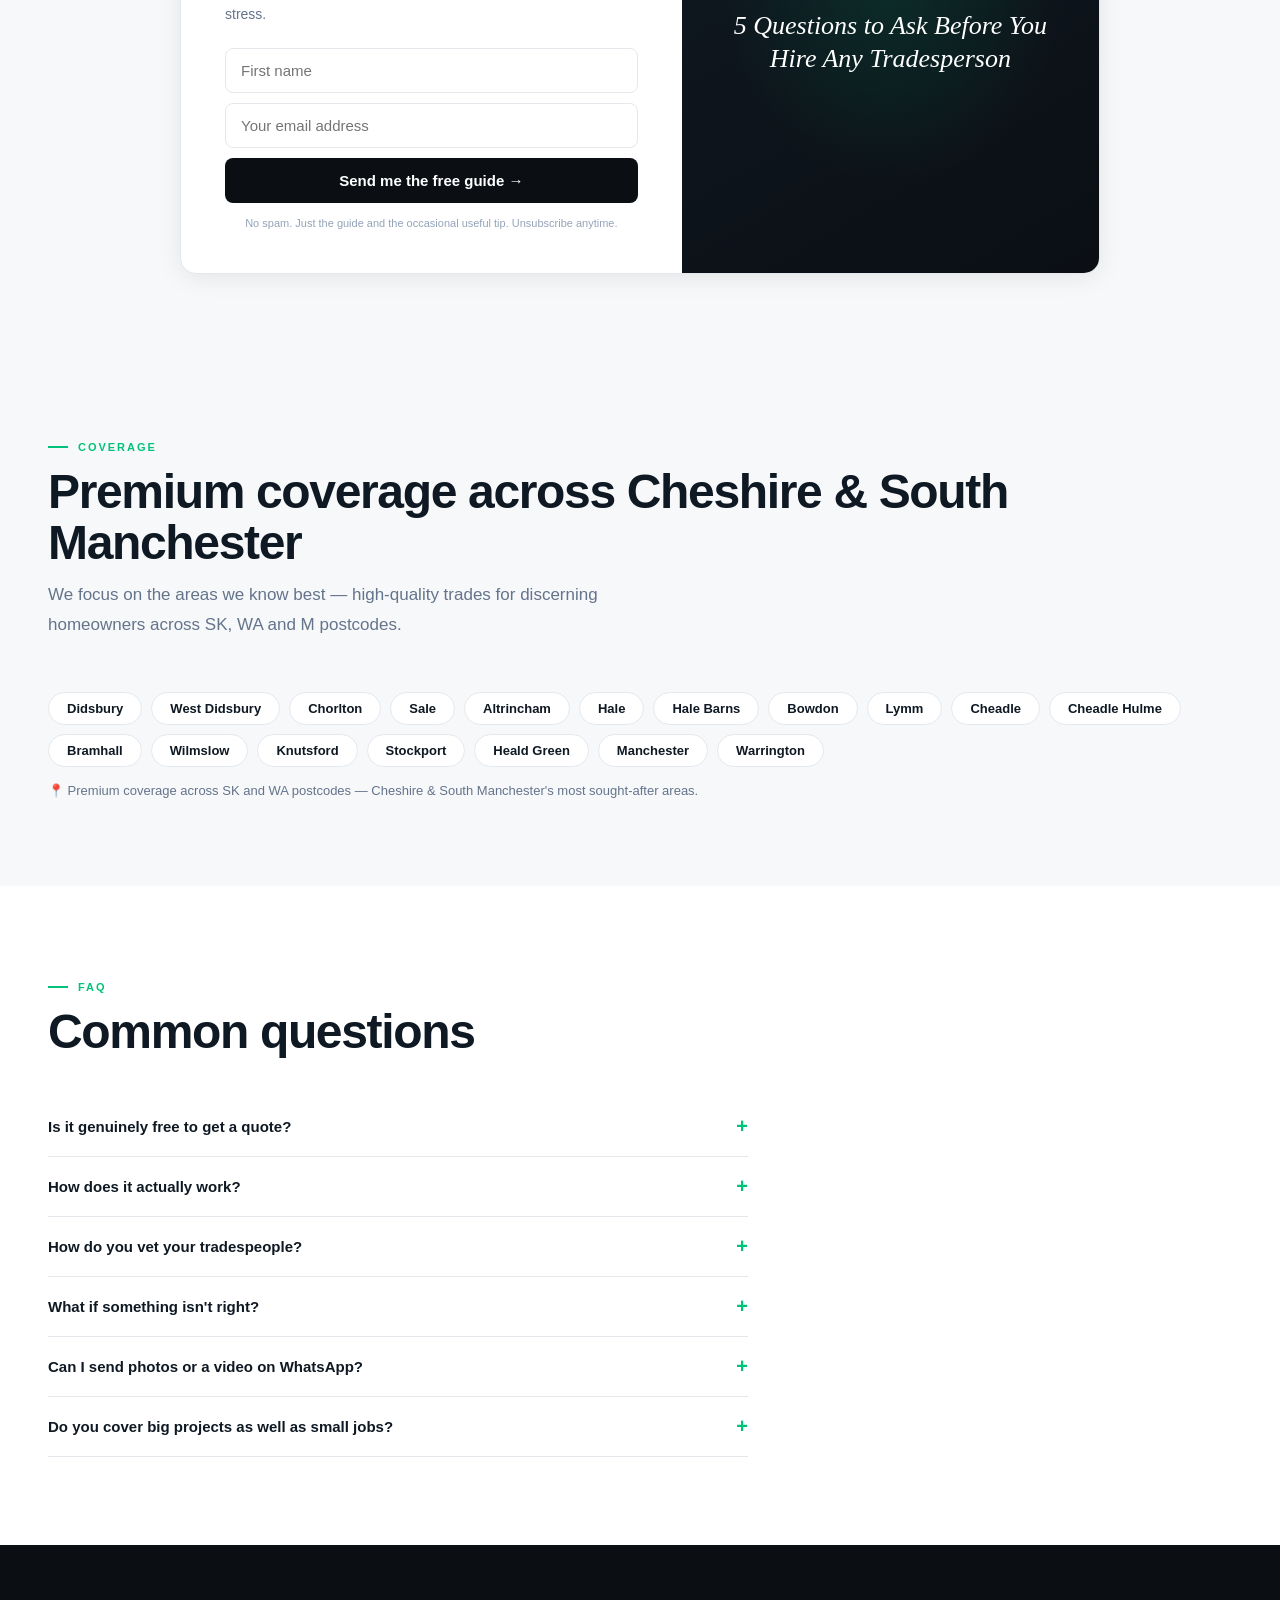
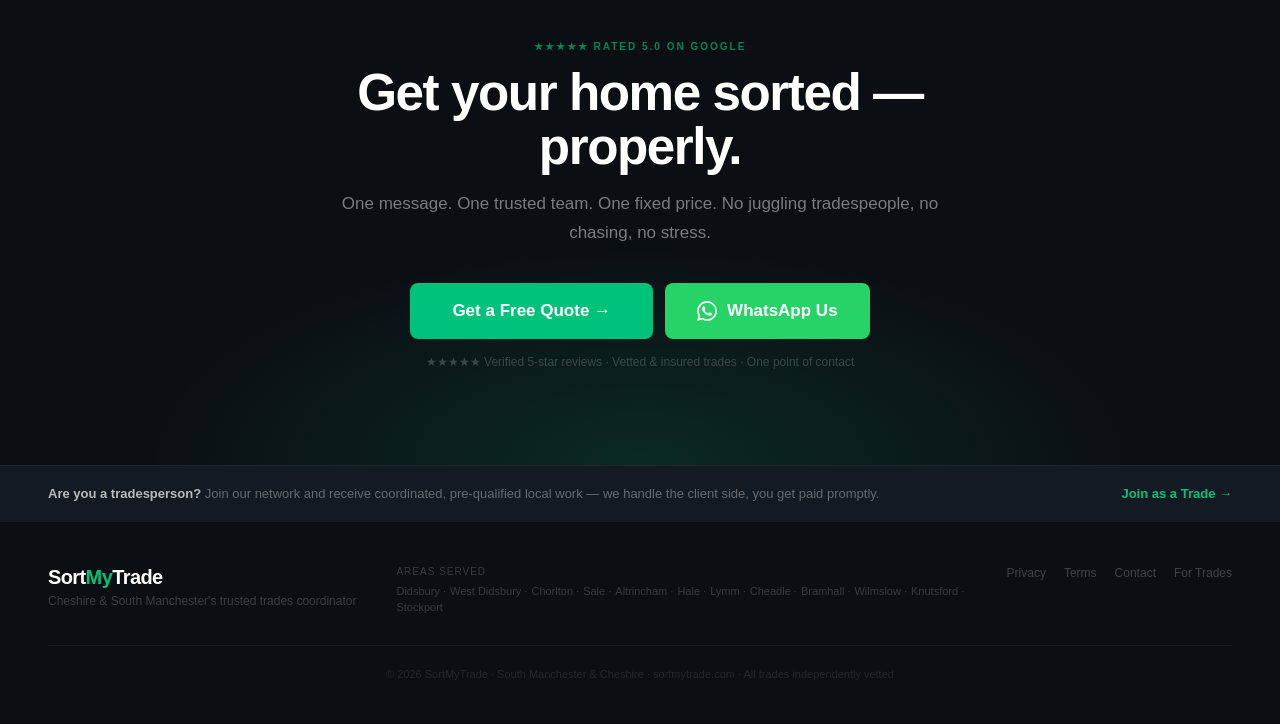
==== commit 591c9f89: "Update index.html" ====
--- a/index.html
+++ b/index.html
@@ -3,251 +3,952 @@
 <html lang="en">
 <head>
 <meta charset="UTF-8">
-<meta name="viewport" content="width=device-width, initial-scale=1, viewport-fit=cover">
-<title>Bathroom Renovations, Coordinated Properly — SortMyTrade | South Manchester & Cheshire</title>
-<meta name="description" content="One team, one fixed price, one point of contact. We coordinate your entire bathroom renovation so you never chase a tradesperson again. Free bathroom project plan.">
-<meta property="og:type" content="website">
-<meta property="og:url" content="https://sortmytrade.com/bathrooms.html">
-<meta property="og:title" content="Bathroom renovations, coordinated properly | SortMyTrade">
-<meta property="og:description" content="One team, one fixed price, one point of contact. Get a free bathroom project plan across South Manchester and Cheshire.">
-<meta property="og:image" content="https://sortmytrade.com/images/bathrooms/og-bathrooms.jpg">
-<meta property="og:image:width" content="1200">
-<meta property="og:image:height" content="630">
-<meta name="twitter:card" content="summary_large_image">
-<link rel="preload" as="image" href="images/bathrooms/hero-bg.jpg">
+<meta name="viewport" content="width=device-width, initial-scale=1.0">
+<title>SortMyTrade | Trusted Home Improvements & Trades — South Manchester & Cheshire</title>
+<meta name="description" content="One trusted team for every job in your home. Vetted, insured tradespeople across South Manchester & Cheshire — bathrooms, kitchens, plumbing, electrics, renovations and more. One point of contact, one fixed price.">
+<meta property="og:title" content="SortMyTrade — One Trusted Team for Every Job in Your Home">
+<meta property="og:description" content="Vetted, insured trades across South Manchester & Cheshire. We coordinate the whole job — one contact, one fixed price, no juggling tradespeople.">
+<meta property="og:url" content="https://sortmytrade.com">
 <link rel="preconnect" href="https://fonts.googleapis.com">
-<link rel="preconnect" href="https://fonts.gstatic.com" crossorigin>
-<link rel="stylesheet" href="https://fonts.googleapis.com/css2?family=Fraunces:opsz,wght@9..144,400;9..144,600&family=DM+Sans:wght@400;500;600;700&display=swap">
+<link href="https://fonts.googleapis.com/css2?family=Manrope:wght@300;400;500;600;700;800;900&family=Fraunces:ital,wght@0,400;1,300;1,400;1,600&display=swap" rel="stylesheet">
 <style>
-  :root{--ink:#0B0F14;--ink2:#141B23;--stone:#EDE6DA;--panel:#FFFFFF;--emerald:#00C27A;--emerald-deep:#00A366;--slate:#5B6B78;--brass:#A9825A;--line:rgba(11,15,20,.12);}
-  *{box-sizing:border-box}
-  body{margin:0;font-family:'DM Sans',sans-serif;color:var(--ink);background:var(--stone);-webkit-font-smoothing:antialiased}
-  h1,h2,h3{font-family:'Fraunces',serif;font-weight:600;letter-spacing:-.01em;margin:0}
-  a{text-decoration:none;color:inherit}
-  button{font-family:inherit}
-  .wrap{max-width:1180px;margin:0 auto;padding:0 28px}
-  .cta{display:inline-flex;align-items:center;gap:10px;background:var(--emerald);color:#04120B;font-weight:700;font-size:15px;padding:16px 28px;border-radius:10px;border:none;cursor:pointer;transition:background .15s,transform .1s}
-  .cta:hover{background:var(--emerald-deep);color:#fff}
-  .cta:active{transform:translateY(1px)}
-  select,input{font-family:'DM Sans',sans-serif;font-size:14px;padding:12px 13px;border:1px solid var(--line);border-radius:8px;background:#fff;color:var(--ink);width:100%}
-  select:focus,input:focus{outline:2px solid var(--emerald-deep);outline-offset:1px}
-  label{font-size:12.5px;font-weight:600;color:var(--ink2);display:block;margin-bottom:6px}
-  .hero-row,.proc-row{display:flex}
-  .hero-bg{background:linear-gradient(180deg,var(--ink) 0,rgba(11,15,20,0) 120px),linear-gradient(90deg,rgba(11,15,20,.95) 0%,rgba(11,15,20,.8) 42%,rgba(11,15,20,.45) 100%),url('images/bathrooms/hero-bg.jpg') center/cover no-repeat var(--ink)}
-  figure{margin:0}
-  .look img{display:block;width:100%;height:auto;object-fit:cover;border-radius:10px;background:#D9D1C3}
-  .look figcaption{font-size:13px;color:var(--slate);margin-top:9px;line-height:1.4}
-  .look-feature img{aspect-ratio:2048/1114;object-position:55% center}
-  .looks-grid{display:grid;grid-template-columns:repeat(4,1fr);gap:16px;margin-top:22px}
-  .looks-grid img{aspect-ratio:1/1}
-  .proj{margin-top:38px}
-  .proj-desc{color:var(--slate);font-size:14.5px;line-height:1.55;margin:6px 0 16px;max-width:640px}
-  .strip{display:grid;grid-template-columns:repeat(4,1fr);gap:14px}
-  .shot{position:relative}
-  .shot img{display:block;width:100%;height:auto;aspect-ratio:3/4;object-fit:cover;border-radius:10px;background:#D9D1C3}
-  .stage{position:absolute;top:10px;left:10px;font-size:12px;font-weight:700;padding:5px 11px;border-radius:20px;background:var(--emerald);color:#04120B}
-  .stage.before{background:var(--ink);color:#fff}
-  .stage.during{background:#fff;color:var(--ink)}
-  .note{aspect-ratio:3/4;background:var(--panel);border:1px solid var(--line);border-radius:10px;padding:22px;display:flex;flex-direction:column;justify-content:flex-end}
-  .looks-foot{display:flex;align-items:center;justify-content:space-between;gap:20px 32px;flex-wrap:wrap;margin-top:34px;padding-top:26px;border-top:1px solid var(--line)}
-  @media(max-width:760px){.hero-bg{background:linear-gradient(180deg,var(--ink) 0,rgba(11,15,20,.6) 70px,rgba(11,15,20,.72) 380px,var(--ink) 640px),url('images/bathrooms/hero-bg.jpg') 50% 0/auto 640px no-repeat var(--ink)}.looks-grid{grid-template-columns:repeat(2,1fr);gap:12px}.strip{display:flex;overflow-x:auto;scroll-snap-type:x mandatory;scroll-padding:0 28px;gap:12px;margin:0 -28px;padding:0 28px 6px;scrollbar-width:none}.strip::-webkit-scrollbar{display:none}.strip>*{flex:0 0 68%;scroll-snap-align:start}.look-feature img{aspect-ratio:4/3}.hero-h1{font-size:36px !important}.hero-row{flex-direction:column !important}.proc-row{flex-direction:column !important}.stack-mob{flex-direction:column !important}}
+/* ── TOKENS ── */
+:root {
+  --ink:       #0b0f14;
+  --ink2:      #141a24;
+  --green:     #00c27a;
+  --green-d:   #00a366;
+  --green-pale:#e6faf3;
+  --amber:     #f5a623;
+  --white:     #ffffff;
+  --surface:   #f7f8fa;
+  --border:    #e4e8ed;
+  --txt:       #0f1923;
+  --muted:     #64748b;
+  --light:     #94a3b8;
+  --red:       #ef4444;
+  --wa:        #25d366;
+  --wa-d:      #1db954;
+  --r: 8px;
+  --shadow:    0 4px 24px rgba(0,0,0,.08);
+  --shadow-lg: 0 12px 48px rgba(0,0,0,.14);
+}
+*,*::before,*::after{margin:0;padding:0;box-sizing:border-box;}
+html{scroll-behavior:smooth;}
+body{font-family:'Manrope',sans-serif;color:var(--txt);background:#fff;overflow-x:hidden;-webkit-font-smoothing:antialiased;}
+a{text-decoration:none;color:inherit;}
+img{display:block;max-width:100%;}
+
+/* ── ANNOUNCEMENT ── */
+.bar{background:var(--green);text-align:center;padding:10px 20px;font-size:13px;font-weight:700;color:#fff;letter-spacing:.02em;}
+.bar em{font-style:normal;font-weight:400;opacity:.8;}
+
+/* ── NAV ── */
+.nav{position:sticky;top:0;z-index:300;height:60px;background:rgba(11,15,20,.97);backdrop-filter:blur(16px);border-bottom:1px solid rgba(255,255,255,.06);display:flex;align-items:center;padding:0 48px;gap:28px;}
+.nav-logo{font-size:19px;font-weight:900;color:#fff;letter-spacing:-.03em;flex-shrink:0;}
+.nav-logo span{color:var(--green);}
+.nav-pills{display:flex;gap:4px;flex:1;justify-content:center;}
+.nav-pill{font-size:13px;font-weight:500;color:rgba(255,255,255,.4);padding:6px 13px;border-radius:20px;cursor:pointer;transition:all .15s;}
+.nav-pill:hover{color:#fff;background:rgba(255,255,255,.08);}
+.nav-right{display:flex;align-items:center;gap:16px;flex-shrink:0;}
+.nav-trust{font-size:12px;color:rgba(255,255,255,.35);display:flex;align-items:center;gap:5px;}
+.nav-stars{color:var(--amber);}
+.nav-btn{background:var(--green);color:#fff;border:none;padding:9px 18px;border-radius:var(--r);font-family:'Manrope',sans-serif;font-size:13px;font-weight:700;cursor:pointer;transition:background .15s;white-space:nowrap;}
+.nav-btn:hover{background:var(--green-d);}
+
+/* ── HERO ── */
+.hero{background:var(--ink);min-height:96vh;display:flex;align-items:center;padding:80px 48px;position:relative;overflow:hidden;}
+.hero::before{content:'';position:absolute;inset:0;background:radial-gradient(ellipse 65% 65% at 72% 38%,rgba(0,194,122,.11) 0%,transparent 70%),radial-gradient(ellipse 45% 50% at 8% 92%,rgba(245,166,35,.05) 0%,transparent 65%);}
+.hero::after{content:'';position:absolute;inset:0;background-image:radial-gradient(rgba(255,255,255,.03) 1px,transparent 1px);background-size:30px 30px;}
+.hero-inner{position:relative;z-index:1;max-width:1200px;margin:0 auto;width:100%;display:grid;grid-template-columns:1fr 480px;gap:72px;align-items:center;}
+
+/* Hero left */
+.hero-eyebrow{display:inline-flex;align-items:center;gap:8px;background:rgba(0,194,122,.1);border:1px solid rgba(0,194,122,.22);color:var(--green);font-size:11px;font-weight:700;letter-spacing:.16em;text-transform:uppercase;padding:7px 14px;border-radius:20px;margin-bottom:26px;}
+.pulse{width:7px;height:7px;border-radius:50%;background:var(--green);animation:blink 2s ease-in-out infinite;}
+@keyframes blink{0%,100%{opacity:1;transform:scale(1);}50%{opacity:.3;transform:scale(.7);}}
+.hero-h1{font-size:clamp(42px,5.2vw,74px);font-weight:900;line-height:.98;letter-spacing:-.035em;color:#fff;margin-bottom:26px;}
+.hero-h1 .italic-word{font-family:'Fraunces',serif;font-style:italic;font-weight:300;color:rgba(255,255,255,.65);font-size:.9em;}
+.hero-h1 .green-word{color:var(--green);}
+.hero-sub{font-size:17px;font-weight:300;color:rgba(255,255,255,.5);line-height:1.75;max-width:470px;margin-bottom:32px;}
+.hero-sub strong{color:rgba(255,255,255,.8);font-weight:600;}
+
+/* ── LIVE PROOF STRIP ── */
+.proof-strip{display:flex;align-items:center;gap:0;border:1px solid rgba(255,255,255,.08);border-radius:var(--r);overflow:hidden;margin-bottom:32px;width:fit-content;}
+.ps-item{padding:14px 22px;border-right:1px solid rgba(255,255,255,.08);display:flex;flex-direction:column;align-items:center;}
+.ps-item:last-child{border-right:none;}
+.ps-num{font-size:22px;font-weight:900;color:#fff;line-height:1;}
+.ps-num span{color:var(--green);}
+.ps-lbl{font-size:10px;font-weight:600;color:rgba(255,255,255,.3);text-transform:uppercase;letter-spacing:.07em;margin-top:3px;}
+
+/* Hero areas */
+.hero-areas{font-size:13px;color:rgba(255,255,255,.25);font-weight:500;letter-spacing:.02em;}
+
+/* ── FORM CARD ── */
+.card{background:#fff;border-radius:14px;box-shadow:var(--shadow-lg);overflow:hidden;border:1px solid rgba(0,0,0,.06);}
+.card-head{background:var(--ink2);padding:20px 26px;display:flex;align-items:center;justify-content:space-between;}
+.card-head-title{font-size:16px;font-weight:800;color:#fff;letter-spacing:-.01em;}
+.card-head-sub{font-size:12px;color:rgba(255,255,255,.35);margin-top:3px;}
+.card-free{background:rgba(0,194,122,.18);border:1px solid rgba(0,194,122,.3);color:var(--green);font-size:10px;font-weight:700;padding:5px 11px;border-radius:20px;letter-spacing:.1em;text-transform:uppercase;}
+
+/* Urgency banner */
+.urgency-banner{background:linear-gradient(135deg,#fff7e6,#fffbf0);border-bottom:1px solid #f0e0b0;padding:11px 26px;display:flex;align-items:center;gap:10px;font-size:13px;font-weight:600;color:#7a4d00;}
+.ub-dot{width:8px;height:8px;border-radius:50%;background:var(--amber);animation:blink 1.5s infinite;flex-shrink:0;}
+
+/* WA shortcut */
+.wa-bar{padding:0 26px 0;border-bottom:1px solid var(--border);background:var(--surface);}
+.wa-btn-full{display:flex;align-items:center;justify-content:center;gap:9px;background:var(--wa);color:#fff;padding:13px;border-radius:var(--r);font-family:'Manrope',sans-serif;font-size:14px;font-weight:800;text-decoration:none;margin:14px 0;transition:background .15s;}
+.wa-btn-full:hover{background:var(--wa-d);}
+.wa-icon{width:20px;height:20px;flex-shrink:0;}
+.wa-note{font-size:11px;color:var(--muted);text-align:center;padding-bottom:14px;line-height:1.5;}
+
+/* Progress */
+.progress-wrap{padding:0 26px;background:var(--surface);border-bottom:1px solid var(--border);}
+.progress-steps{display:flex;}
+.ps{flex:1;padding:12px 0;display:flex;flex-direction:column;align-items:center;gap:4px;position:relative;}
+.ps::after{content:'';position:absolute;bottom:0;left:0;right:0;height:2px;background:transparent;transition:background .3s;}
+.ps.active::after,.ps.done::after{background:var(--green);}
+.ps-circle{width:24px;height:24px;border-radius:50%;background:var(--border);color:var(--muted);font-size:11px;font-weight:700;display:flex;align-items:center;justify-content:center;transition:all .3s;}
+.ps.active .ps-circle,.ps.done .ps-circle{background:var(--green);color:#fff;}
+.ps-label{font-size:10px;font-weight:600;color:var(--light);letter-spacing:.07em;text-transform:uppercase;}
+.ps.active .ps-label{color:var(--green);}
+
+/* Form internals */
+.card-body{padding:24px 26px;}
+.fstep{display:none;animation:fadeUp .2s ease;}
+.fstep.active{display:block;}
+@keyframes fadeUp{from{opacity:0;transform:translateY(8px);}to{opacity:1;transform:translateY(0);}}
+.field{margin-bottom:16px;}
+.field label{display:block;font-size:13px;font-weight:600;color:var(--txt);margin-bottom:6px;}
+.field label .ast{color:var(--green);}
+.finput,.fselect,.ftextarea{width:100%;padding:11px 14px;border:1.5px solid var(--border);border-radius:var(--r);font-family:'Manrope',sans-serif;font-size:15px;color:var(--txt);background:#fff;outline:none;transition:border-color .15s,box-shadow .15s;appearance:none;}
+.finput::placeholder,.ftextarea::placeholder{color:var(--light);}
+.finput:focus,.fselect:focus,.ftextarea:focus{border-color:var(--green);box-shadow:0 0 0 3px rgba(0,194,122,.1);}
+.fselect{background-image:url("data:image/svg+xml,%3Csvg xmlns='http://www.w3.org/2000/svg' width='16' height='16' viewBox='0 0 24 24' fill='none' stroke='%2364748b' stroke-width='2.5'%3E%3Cpath d='M6 9l6 6 6-6'/%3E%3C/svg%3E");background-repeat:no-repeat;background-position:right 12px center;padding-right:40px;cursor:pointer;}
+.ftextarea{resize:vertical;min-height:80px;line-height:1.55;}
+.sub-field{display:none;}
+
+/* Service chips */
+.chips{display:grid;grid-template-columns:1fr 1fr;gap:8px;margin-top:3px;}
+.chip{cursor:pointer;}
+.chip input{display:none;}
+.chip-body{display:flex;align-items:center;padding:12px 14px;border:1.5px solid var(--border);border-radius:var(--r);font-size:13px;font-weight:500;color:var(--muted);transition:all .15s;}
+.chip-body:hover{border-color:#b0bec5;color:var(--txt);}
+.chip input:checked + .chip-body{border-color:var(--green);background:var(--green-pale);color:#006b42;}
+.chip-emoji{font-size:18px;line-height:1;}
+.chip-name{display:block;font-weight:700;font-size:13px;}
+.chip-hint{display:block;font-size:11px;color:var(--light);margin-top:1px;}
+.chip input:checked + .chip-body .chip-hint{color:#52a882;}
+
+/* Buttons */
+.btn-next,.btn-submit{width:100%;border:none;padding:14px;border-radius:var(--r);font-family:'Manrope',sans-serif;font-weight:800;font-size:16px;cursor:pointer;transition:all .15s;display:flex;align-items:center;justify-content:center;gap:10px;margin-top:6px;}
+.btn-next{background:var(--ink);color:#fff;}
+.btn-next:hover{background:#1a2535;}
+.btn-submit{background:var(--green);color:#fff;font-size:17px;padding:16px;}
+.btn-submit:hover{background:var(--green-d);}
+.btn-submit:active{transform:scale(.99);}
+.btn-back{width:100%;background:transparent;border:1.5px solid var(--border);color:var(--muted);padding:10px;border-radius:var(--r);font-family:'Manrope',sans-serif;font-size:13px;font-weight:600;cursor:pointer;margin-top:8px;transition:all .15s;}
+.btn-back:hover{border-color:var(--muted);color:var(--txt);}
+.step-hint{font-size:12px;color:var(--light);text-align:center;margin-top:10px;}
+.submit-guarantee{font-size:12px;color:var(--muted);text-align:center;margin-top:10px;line-height:1.5;background:var(--surface);border-radius:var(--r);padding:10px;}
+.submit-guarantee strong{color:var(--txt);}
+
+/* Card foot */
+.card-foot{display:flex;align-items:center;justify-content:center;gap:6px;padding:12px 26px;border-top:1px solid var(--border);background:var(--surface);font-size:12px;color:var(--muted);}
+
+/* Success */
+.success-panel{display:none;padding:32px 26px;text-align:center;}
+.success-ring{width:68px;height:68px;border-radius:50%;background:var(--green-pale);border:2px solid rgba(0,194,122,.25);display:flex;align-items:center;justify-content:center;font-size:28px;margin:0 auto 18px;animation:pop .4s cubic-bezier(.175,.885,.32,1.275);}
+@keyframes pop{from{transform:scale(.4);opacity:0;}to{transform:scale(1);opacity:1;}}
+.success-title{font-size:22px;font-weight:800;color:var(--txt);margin-bottom:8px;}
+.success-sub{font-size:14px;color:var(--muted);line-height:1.65;max-width:290px;margin:0 auto 22px;}
+.stl{background:var(--surface);border:1px solid var(--border);border-radius:var(--r);overflow:hidden;text-align:left;}
+.stl-item{display:flex;align-items:flex-start;gap:12px;padding:13px 16px;border-bottom:1px solid var(--border);font-size:13px;color:var(--muted);line-height:1.5;}
+.stl-item:last-child{border:none;}
+.stl-n{width:21px;height:21px;border-radius:50%;background:var(--green);color:#fff;font-size:11px;font-weight:800;display:flex;align-items:center;justify-content:center;flex-shrink:0;margin-top:1px;}
+
+/* ── TRUST BAR ── */
+.trust-bar{background:var(--ink2);padding:16px 48px;border-bottom:1px solid rgba(255,255,255,.05);}
+.trust-bar-inner{max-width:1200px;margin:0 auto;display:flex;align-items:center;justify-content:space-around;flex-wrap:wrap;gap:12px;}
+.ti{display:flex;align-items:center;gap:9px;font-size:12px;font-weight:500;color:rgba(255,255,255,.45);}
+.ti-icon{width:32px;height:32px;border-radius:50%;background:rgba(0,194,122,.1);display:flex;align-items:center;justify-content:center;font-size:15px;flex-shrink:0;}
+
+/* ── SECTIONS ── */
+.sec{padding:88px 48px;}
+.sec-inner{max-width:1200px;margin:0 auto;}
+.eyebrow{display:inline-flex;align-items:center;gap:10px;font-size:11px;font-weight:700;letter-spacing:.18em;text-transform:uppercase;color:var(--green);margin-bottom:14px;}
+.eyebrow::before{content:'';display:block;width:20px;height:2px;background:var(--green);}
+h2{font-size:clamp(28px,3.8vw,48px);font-weight:900;letter-spacing:-.028em;color:var(--txt);line-height:1.05;margin-bottom:12px;}
+.sec-sub{font-size:17px;font-weight:300;color:var(--muted);line-height:1.75;max-width:560px;margin-bottom:52px;}
+
+/* ── PROBLEM SECTION ── */
+.problem-bg{background:var(--ink);}
+.problem-bg .eyebrow{color:var(--green);}
+.problem-bg h2{color:#fff;max-width:820px;}
+.problem-lead{font-size:19px;font-weight:300;color:rgba(255,255,255,.55);line-height:1.7;max-width:640px;margin-top:20px;}
+.problem-lead strong{color:#fff;font-weight:600;}
+
+/* ── HOW IT WORKS ── */
+.hiw-grid{display:grid;grid-template-columns:repeat(3,1fr);gap:2px;background:var(--border);border:1px solid var(--border);border-radius:var(--r);overflow:hidden;}
+.hiw-card{background:#fff;padding:38px 30px;transition:background .2s;}
+.hiw-card:hover{background:var(--surface);}
+.hiw-num{font-size:68px;font-weight:900;color:var(--green-pale);line-height:1;margin-bottom:18px;letter-spacing:-.04em;font-family:'Fraunces',serif;font-style:italic;}
+.hiw-card h3{font-size:18px;font-weight:800;color:var(--txt);margin-bottom:9px;letter-spacing:-.01em;}
+.hiw-card p{font-size:14px;color:var(--muted);line-height:1.72;}
+
+/* ── SERVICES ── */
+.svc-bg{background:var(--surface);}
+.svc-grid{display:grid;grid-template-columns:repeat(4,1fr);gap:14px;}
+.svc-card{background:#fff;border:1px solid var(--border);border-radius:10px;padding:26px 20px;cursor:pointer;transition:box-shadow .2s,transform .2s,border-color .2s;position:relative;overflow:hidden;}
+.svc-card::before{content:'';position:absolute;top:0;left:0;right:0;height:3px;background:var(--green);opacity:0;transition:opacity .2s;}
+.svc-card:hover{box-shadow:var(--shadow);transform:translateY(-3px);border-color:#cdd5e0;}
+.svc-card:hover::before{opacity:1;}
+.svc-icon{font-size:24px;margin-bottom:12px;}
+.svc-card h3{font-size:15px;font-weight:800;color:var(--txt);margin-bottom:6px;}
+.svc-card p{font-size:12px;color:var(--muted);line-height:1.55;}
+.svc-note{text-align:center;margin-top:32px;font-size:15px;font-weight:300;color:var(--muted);font-style:italic;}
+.svc-note strong{font-weight:600;color:var(--txt);font-style:normal;}
+
+/* ── REVIEWS ── */
+.rv-grid{display:grid;grid-template-columns:repeat(3,1fr);gap:18px;}
+.rv-card{background:#fff;border:1px solid var(--border);border-radius:10px;padding:26px;box-shadow:0 2px 12px rgba(0,0,0,.05);transition:box-shadow .2s;}
+.rv-card:hover{box-shadow:var(--shadow);}
+.rv-platform{display:flex;align-items:center;gap:6px;font-size:11px;font-weight:600;color:var(--muted);margin-bottom:12px;text-transform:uppercase;letter-spacing:.06em;}
+.rv-platform-dot{width:6px;height:6px;border-radius:50%;background:var(--green);}
+.rv-stars{color:var(--amber);font-size:14px;letter-spacing:1.5px;margin-bottom:12px;}
+.rv-text{font-size:14px;color:var(--txt);line-height:1.72;margin-bottom:18px;font-family:'Fraunces',serif;font-style:italic;font-weight:400;}
+.rv-person{display:flex;align-items:center;gap:11px;}
+.rv-av{width:38px;height:38px;border-radius:50%;background:var(--ink);color:#fff;font-weight:800;font-size:13px;display:flex;align-items:center;justify-content:center;flex-shrink:0;}
+.rv-name{font-size:13px;font-weight:700;color:var(--txt);}
+.rv-meta{font-size:11px;color:var(--muted);margin-top:2px;}
+.rv-verified{display:inline-flex;align-items:center;gap:4px;font-size:10px;font-weight:600;color:var(--green);margin-top:4px;}
+.rv-featured{border:1.5px solid rgba(0,194,122,.35);position:relative;}
+.rv-badge{position:absolute;top:-1px;right:16px;background:var(--green);color:#fff;font-size:9px;font-weight:700;padding:3px 10px;border-radius:0 0 6px 6px;letter-spacing:.08em;text-transform:uppercase;}
+
+/* ── URGENCY STRIP ── */
+.urgency{background:linear-gradient(135deg,#0f1923 0%,#0b0f14 100%);border-top:1px solid rgba(0,194,122,.15);border-bottom:1px solid rgba(0,194,122,.15);padding:26px 48px;}
+.urgency-inner{max-width:1200px;margin:0 auto;display:flex;align-items:center;justify-content:space-between;gap:24px;flex-wrap:wrap;}
+.urgency-title{font-size:19px;font-weight:800;color:#fff;margin-bottom:6px;letter-spacing:-.01em;}
+.urgency-slots{display:flex;gap:18px;flex-wrap:wrap;}
+.uslot{display:flex;align-items:center;gap:7px;font-size:13px;font-weight:500;color:rgba(255,255,255,.5);}
+.udot{width:7px;height:7px;border-radius:50%;background:var(--green);animation:blink 2s infinite;}
+.urgency-btn{background:var(--green);color:#fff;border:none;padding:14px 30px;border-radius:var(--r);font-family:'Manrope',sans-serif;font-size:14px;font-weight:800;cursor:pointer;transition:background .15s;white-space:nowrap;}
+.urgency-btn:hover{background:var(--green-d);}
+
+/* ── AREAS ── */
+.areas-bg{background:var(--surface);}
+.areas-cloud{display:flex;flex-wrap:wrap;gap:9px;margin-top:32px;}
+.achip{padding:8px 18px;border-radius:20px;border:1.5px solid var(--border);background:#fff;font-size:13px;font-weight:600;color:var(--txt);cursor:pointer;transition:all .15s;}
+.achip:hover,.achip.on{background:var(--green);border-color:var(--green);color:#fff;}
+.areas-note{margin-top:16px;font-size:13px;color:var(--muted);}
+
+/* ── FAQ ── */
+.faq-wrap{max-width:700px;margin-top:40px;}
+.faq-item{border-bottom:1px solid var(--border);}
+.faq-q{width:100%;background:none;border:none;padding:18px 0;text-align:left;display:flex;justify-content:space-between;align-items:center;gap:18px;font-family:'Manrope',sans-serif;font-size:15px;font-weight:700;color:var(--txt);cursor:pointer;transition:color .15s;}
+.faq-q:hover{color:var(--green);}
+.faq-icon{font-size:20px;color:var(--green);transition:transform .25s;flex-shrink:0;}
+.faq-item.open .faq-icon{transform:rotate(45deg);}
+.faq-a{font-size:14px;color:var(--muted);line-height:1.75;max-height:0;overflow:hidden;transition:max-height .35s ease,padding-bottom .25s;}
+.faq-item.open .faq-a{max-height:300px;padding-bottom:18px;}
+
+/* ── BOTTOM CTA ── */
+.cta-sec{background:var(--ink);padding:96px 48px;text-align:center;position:relative;overflow:hidden;}
+.cta-sec::before{content:'';position:absolute;inset:0;background:radial-gradient(ellipse 55% 60% at 50% 100%,rgba(0,194,122,.15) 0%,transparent 70%);}
+.cta-inner{position:relative;z-index:1;max-width:600px;margin:0 auto;}
+.cta-eyebrow{font-size:10px;font-weight:700;letter-spacing:.2em;text-transform:uppercase;color:rgba(0,194,122,.65);margin-bottom:14px;display:flex;align-items:center;justify-content:center;gap:8px;}
+.cta-sec h2{color:#fff;font-size:clamp(32px,4vw,58px);margin-bottom:16px;}
+.cta-sec p{font-size:17px;font-weight:300;color:rgba(255,255,255,.45);margin-bottom:36px;line-height:1.7;}
+.cta-btns{display:flex;gap:12px;justify-content:center;flex-wrap:wrap;}
+.cta-primary{display:inline-flex;align-items:center;gap:10px;background:var(--green);color:#fff;border:none;padding:18px 42px;border-radius:var(--r);font-family:'Manrope',sans-serif;font-size:17px;font-weight:800;cursor:pointer;transition:all .15s;}
+.cta-primary:hover{background:var(--green-d);transform:translateY(-1px);}
+.cta-wa{display:inline-flex;align-items:center;gap:10px;background:var(--wa);color:#fff;border:none;padding:18px 32px;border-radius:var(--r);font-family:'Manrope',sans-serif;font-size:17px;font-weight:800;cursor:pointer;text-decoration:none;transition:all .15s;}
+.cta-wa:hover{background:var(--wa-d);transform:translateY(-1px);}
+.cta-note{font-size:12px;color:rgba(255,255,255,.2);margin-top:16px;}
+
+/* ── TRADE STRIP ── */
+.trade-strip{background:var(--ink2);border-top:1px solid rgba(255,255,255,.05);padding:20px 48px;}
+.trade-strip-inner{max-width:1200px;margin:0 auto;display:flex;align-items:center;justify-content:space-between;gap:14px;flex-wrap:wrap;}
+.trade-strip p{font-size:13px;color:rgba(255,255,255,.35);}
+.trade-strip p strong{color:rgba(255,255,255,.7);}
+.trade-link{color:var(--green);font-weight:700;font-size:13px;display:flex;align-items:center;gap:5px;white-space:nowrap;}
+.trade-link:hover{text-decoration:underline;}
+
+/* ── FOOTER ── */
+footer{background:var(--ink);border-top:1px solid rgba(255,255,255,.05);padding:44px 48px;}
+.footer-inner{max-width:1200px;margin:0 auto;display:grid;grid-template-columns:auto 1fr auto;gap:40px;align-items:start;}
+.f-logo{font-size:20px;font-weight:900;color:#fff;letter-spacing:-.03em;}
+.f-logo span{color:var(--green);}
+.f-tagline{font-size:12px;color:rgba(255,255,255,.2);margin-top:5px;}
+.f-locs-label{font-size:10px;color:rgba(255,255,255,.18);letter-spacing:.1em;text-transform:uppercase;margin-bottom:8px;}
+.f-locs{display:flex;flex-wrap:wrap;gap:4px;}
+.floc{font-size:11px;color:rgba(255,255,255,.18);font-weight:500;}
+.floc::after{content:' ·';}
+.floc:last-child::after{content:'';}
+.f-links{display:flex;gap:18px;}
+.f-link{font-size:12px;color:rgba(255,255,255,.22);font-weight:500;transition:color .15s;}
+.f-link:hover{color:rgba(255,255,255,.55);}
+.footer-legal{text-align:center;font-size:11px;color:rgba(255,255,255,.1);margin-top:32px;padding-top:22px;border-top:1px solid rgba(255,255,255,.05);max-width:1200px;margin-left:auto;margin-right:auto;}
+
+/* ── STICKY MOBILE CTA ── */
+.sticky-cta{display:none;position:fixed;bottom:0;left:0;right:0;z-index:500;background:#fff;border-top:1px solid var(--border);padding:12px 16px;box-shadow:0 -4px 24px rgba(0,0,0,.1);}
+.sticky-cta-inner{display:flex;gap:10px;max-width:480px;margin:0 auto;}
+.sticky-btn{flex:1;padding:14px;border:none;border-radius:var(--r);font-family:'Manrope',sans-serif;font-size:14px;font-weight:800;cursor:pointer;transition:all .15s;}
+.sticky-btn-main{background:var(--green);color:#fff;}
+.sticky-btn-wa{background:var(--wa);color:#fff;text-decoration:none;display:flex;align-items:center;justify-content:center;gap:7px;flex:0 0 auto;padding:14px 18px;}
+
+/* ── SCROLL REVEAL ── */
+.reveal{opacity:0;transform:translateY(24px);transition:opacity .6s ease,transform .6s ease;}
+.reveal.visible{opacity:1;transform:translateY(0);}
+
+/* ── GUARANTEE BAND ── */
+.guarantee{background:var(--green-pale);border-top:1px solid rgba(0,194,122,.2);border-bottom:1px solid rgba(0,194,122,.2);padding:44px 48px;}
+.guarantee-inner{max-width:900px;margin:0 auto;display:flex;align-items:center;gap:28px;}
+.guarantee-shield{width:64px;height:64px;border-radius:50%;background:var(--green);display:flex;align-items:center;justify-content:center;flex-shrink:0;box-shadow:0 6px 20px rgba(0,194,122,.3);}
+.guarantee-shield svg{width:32px;height:32px;stroke:#fff;}
+.guarantee-txt h3{font-size:22px;font-weight:900;color:var(--ink);letter-spacing:-.02em;margin-bottom:6px;}
+.guarantee-txt p{font-size:15px;color:#2a5a44;line-height:1.6;font-weight:500;}
+
+/* ── HOME SORT BUNDLE ── */
+.bundle-bg{background:var(--ink);position:relative;overflow:hidden;}
+.bundle-bg::before{content:'';position:absolute;inset:0;background:radial-gradient(ellipse 50% 60% at 80% 30%,rgba(0,194,122,.1) 0%,transparent 70%);}
+.bundle-inner{position:relative;z-index:1;display:grid;grid-template-columns:1fr 1fr;gap:56px;align-items:center;}
+.bundle-left .eyebrow{color:var(--green);}
+.bundle-left h2{color:#fff;margin-bottom:16px;}
+.bundle-left p{font-size:16px;font-weight:300;color:rgba(255,255,255,.55);line-height:1.7;margin-bottom:26px;}
+.bundle-left p strong{color:#fff;font-weight:600;}
+.bundle-card{background:#fff;border-radius:14px;padding:34px;box-shadow:var(--shadow-lg);}
+.bundle-card-head{font-size:12px;font-weight:700;letter-spacing:.14em;text-transform:uppercase;color:var(--green);margin-bottom:8px;}
+.bundle-card h3{font-size:26px;font-weight:900;color:var(--ink);letter-spacing:-.02em;margin-bottom:18px;}
+.bundle-list{list-style:none;margin-bottom:24px;}
+.bundle-list li{display:flex;align-items:flex-start;gap:11px;padding:9px 0;font-size:14px;color:var(--txt);line-height:1.5;border-bottom:1px solid var(--surface);}
+.bundle-list li:last-child{border:none;}
+.bundle-check{width:20px;height:20px;border-radius:50%;background:var(--green-pale);color:var(--green-d);font-size:12px;font-weight:800;display:flex;align-items:center;justify-content:center;flex-shrink:0;margin-top:1px;}
+.bundle-btn{width:100%;background:var(--green);color:#fff;border:none;padding:15px;border-radius:var(--r);font-family:'Manrope',sans-serif;font-size:15px;font-weight:800;cursor:pointer;transition:background .15s;}
+.bundle-btn:hover{background:var(--green-d);}
+
+/* ── TIERS ── */
+.tiers-grid{display:grid;grid-template-columns:repeat(3,1fr);gap:16px;margin-top:8px;}
+.tier{background:#fff;border:1px solid var(--border);border-radius:12px;padding:30px 26px;transition:box-shadow .2s,transform .2s,border-color .2s;position:relative;}
+.tier:hover{box-shadow:var(--shadow);transform:translateY(-3px);}
+.tier.featured{border-color:var(--green);box-shadow:0 8px 30px rgba(0,194,122,.12);}
+.tier-tag{position:absolute;top:-11px;left:26px;background:var(--green);color:#fff;font-size:10px;font-weight:700;letter-spacing:.1em;text-transform:uppercase;padding:4px 12px;border-radius:20px;}
+.tier-name{font-size:20px;font-weight:900;color:var(--ink);letter-spacing:-.02em;margin-bottom:6px;}
+.tier-for{font-size:13px;color:var(--green-d);font-weight:700;margin-bottom:16px;}
+.tier-desc{font-size:14px;color:var(--muted);line-height:1.65;margin-bottom:18px;}
+.tier-eg{font-size:12px;color:var(--light);line-height:1.6;padding-top:14px;border-top:1px solid var(--surface);}
+.tier-eg strong{color:var(--txt);font-weight:600;}
+
+/* ── LEAD MAGNET ── */
+.magnet{background:var(--surface);padding:72px 48px;}
+.magnet-inner{max-width:920px;margin:0 auto;background:#fff;border:1px solid var(--border);border-radius:16px;overflow:hidden;display:grid;grid-template-columns:1.2fr 1fr;box-shadow:var(--shadow);}
+.magnet-left{padding:44px;}
+.magnet-badge{display:inline-block;background:var(--green-pale);color:var(--green-d);font-size:11px;font-weight:700;letter-spacing:.1em;text-transform:uppercase;padding:6px 12px;border-radius:20px;margin-bottom:16px;}
+.magnet-left h3{font-size:26px;font-weight:900;color:var(--ink);letter-spacing:-.025em;line-height:1.1;margin-bottom:12px;}
+.magnet-left p{font-size:14px;color:var(--muted);line-height:1.65;margin-bottom:22px;}
+.magnet-form{display:flex;flex-direction:column;gap:10px;}
+.magnet-input{padding:13px 15px;border:1.5px solid var(--border);border-radius:var(--r);font-family:'Manrope',sans-serif;font-size:15px;color:var(--txt);outline:none;transition:border-color .15s,box-shadow .15s;}
+.magnet-input:focus{border-color:var(--green);box-shadow:0 0 0 3px rgba(0,194,122,.1);}
+.magnet-btn{background:var(--ink);color:#fff;border:none;padding:14px;border-radius:var(--r);font-family:'Manrope',sans-serif;font-size:15px;font-weight:800;cursor:pointer;transition:background .15s;}
+.magnet-btn:hover{background:#1a2535;}
+.magnet-note{font-size:11px;color:var(--light);text-align:center;margin-top:4px;}
+.magnet-right{background:linear-gradient(150deg,#0f1923,#0b0f14);display:flex;align-items:center;justify-content:center;padding:44px;position:relative;overflow:hidden;}
+.magnet-right::before{content:'';position:absolute;inset:0;background:radial-gradient(ellipse 60% 60% at 50% 40%,rgba(0,194,122,.14) 0%,transparent 70%);}
+.magnet-guide{position:relative;z-index:1;text-align:center;}
+.magnet-guide-icon{font-size:15px;font-weight:700;letter-spacing:.14em;text-transform:uppercase;color:var(--green);margin-bottom:14px;}
+.magnet-guide h4{font-family:'Fraunces',serif;font-style:italic;font-size:26px;font-weight:400;color:#fff;line-height:1.25;}
+.magnet-success{display:none;text-align:center;padding:20px 0;}
+.magnet-success .ms-tick{font-size:36px;margin-bottom:10px;}
+.magnet-success p{font-size:15px;color:var(--txt);font-weight:600;}
+
+/* ── RESPONSIVE ── */
+@media(max-width:1024px){
+  .hero-inner{grid-template-columns:1fr;}
+  .hero{padding:60px 28px;min-height:auto;}
+  .svc-grid{grid-template-columns:repeat(3,1fr);}
+  .footer-inner{grid-template-columns:1fr;}
+  .bundle-inner{grid-template-columns:1fr;gap:36px;}
+  .magnet-inner{grid-template-columns:1fr;}
+  .magnet-right{display:none;}
+}
+@media(max-width:768px){
+  .sec{padding:60px 24px;}
+  .nav{padding:0 20px;}
+  .nav-pills,.nav-trust{display:none;}
+  .trust-bar,.urgency,.trade-strip{padding:16px 24px;}
+  .urgency-inner{flex-direction:column;align-items:flex-start;}
+  .hiw-grid,.rv-grid{grid-template-columns:1fr;gap:1px;}
+  .svc-grid{grid-template-columns:repeat(2,1fr);}
+  .chips{grid-template-columns:1fr;}
+  footer{padding:28px 24px;}
+  .cta-sec{padding:72px 24px;}
+  .cta-btns{flex-direction:column;}
+  .sticky-cta{display:block;}
+  body{padding-bottom:80px;}
+  .proof-strip{width:100%;justify-content:stretch;display:grid;grid-template-columns:1fr 1fr;border-radius:var(--r);}
+  .ps-item{flex:none;min-width:0;padding:12px 8px;border-right:1px solid rgba(255,255,255,.08);border-bottom:1px solid rgba(255,255,255,.08);}
+  .ps-item:nth-child(2n){border-right:none;}
+  .ps-item:nth-child(3),.ps-item:nth-child(4){border-bottom:none;}
+  .ps-num{font-size:18px;}
+  .hero-left, .hero-eyebrow, .hero-h1, .hero-sub, .hero-areas{min-width:0;}
+  .guarantee{padding:32px 24px;}
+  .guarantee-inner{flex-direction:column;text-align:center;gap:18px;}
+  .tiers-grid{grid-template-columns:1fr;}
+  .magnet-left{padding:32px 24px;}
+}
+@media(max-width:480px){
+  .hero-h1{font-size:36px;}
+  .svc-grid{grid-template-columns:1fr 1fr;}
+  .f-links{flex-direction:column;gap:8px;}
+}
 </style>
 </head>
 <body>
-<div style="width:100%;min-height:100vh;background:var(--stone)">
-
-  <div style="background:var(--ink);color:#B6C7BD;padding:9px 0;font-size:12.5px;text-align:center">Cheshire &amp; South Manchester — Altrincham · Hale · Bramhall · Wilmslow · Sale</div>
-
-  <div style="background:var(--ink);padding:16px 0 26px">
-    <div class="wrap" style="display:flex;align-items:center;justify-content:space-between">
-      <div style="font-family:'Fraunces',serif;font-size:20px;font-weight:600;color:#fff">Sort<span style="color:var(--emerald)">My</span>Trade <span style="font-weight:400;color:#8BA396;font-size:14px">Bathrooms</span></div>
-      <a href="#form" style="background:var(--emerald);color:#04120B;font-weight:700;font-size:13px;padding:10px 18px;border-radius:8px">Get my project plan</a>
-    </div>
-  </div>
-
-  <div class="hero-bg" style="padding:56px 0 70px">
-    <div class="wrap hero-row" style="gap:56px;align-items:flex-start;flex-wrap:wrap">
-      <div style="flex:1 1 490px;min-width:300px">
-        <div style="display:inline-block;background:rgba(0,194,122,.12);border:1px solid rgba(0,194,122,.35);color:#5FE0A8;font-size:12.5px;font-weight:600;padding:6px 13px;border-radius:20px;margin-bottom:22px">For homeowners who want it done properly, once.</div>
-        <h1 class="hero-h1" style="color:#fff;font-size:52px;line-height:1.06;max-width:600px">Your whole bathroom, handled by one team.</h1>
-        <p style="color:#C3D1C9;font-size:17.5px;line-height:1.6;max-width:490px;margin:22px 0 0">You don't want a plumber, then a tiler, then an electrician, then to project-manage all of them. You want a finished bathroom. <b style="color:#fff">That's the one thing we do.</b></p>
-        <div style="display:flex;align-items:center;gap:18px;flex-wrap:wrap;margin:30px 0 0">
-          <a href="#form" class="cta">Get my free project plan →</a>
-          <span style="color:#8BA396;font-size:13px">Takes 60 seconds. No obligation.</span>
+
+<!-- ANNOUNCEMENT -->
+<div class="bar">🟢 Covering Cheshire &amp; South Manchester <em>— SK · WA · M postcodes</em></div>
+
+<!-- NAV -->
+<nav class="nav">
+  <div class="nav-logo">Sort<span>My</span>Trade</div>
+  <div class="nav-pills">
+    <a class="nav-pill" href="bathrooms.html" style="text-decoration:none;display:inline-block">Bathrooms</a>
+    <div class="nav-pill" onclick="scrollTo2('services')">Services</div>
+    <div class="nav-pill" onclick="scrollTo2('how')">How It Works</div>
+    <div class="nav-pill" onclick="scrollTo2('reviews')">Reviews</div>
+    <div class="nav-pill" onclick="scrollTo2('faq')">FAQ</div>
+  </div>
+  <div class="nav-right">
+    <div class="nav-trust"><span class="nav-stars">★★★★★</span> 5.0 Google</div>
+    <button class="nav-btn" onclick="scrollTo2('top')">Get a Quote</button>
+  </div>
+</nav>
+
+<!-- HERO -->
+<section class="hero" id="top">
+  <div class="hero-inner">
+    <div class="hero-left">
+      <div class="hero-eyebrow"><span class="pulse"></span> Cheshire &amp; South Manchester's trades coordinator</div>
+      <h1 class="hero-h1">One trusted team for <span class="green-word">every job</span> in your <span class="italic-word">home.</span></h1>
+      <p class="hero-sub">From a dripping tap to a full extension — we coordinate vetted, insured tradespeople so you don't have to. <strong>One point of contact. One fixed price. Sorted properly.</strong></p>
+      <div class="proof-strip">
+        <div class="ps-item"><div class="ps-num">★ <span>5.0</span></div><div class="ps-lbl">Google rating</div></div>
+        <div class="ps-item"><div class="ps-num"><span>20</span>+</div><div class="ps-lbl">5-star reviews</div></div>
+        <div class="ps-item"><div class="ps-num"><span>1</span></div><div class="ps-lbl">Point of contact</div></div>
+        <div class="ps-item"><div class="ps-num">Fixed</div><div class="ps-lbl">Price upfront</div></div>
+      </div>
+      <div class="hero-areas">Didsbury · Chorlton · Sale · Altrincham · Hale · Bramhall · Wilmslow · Stockport · Cheadle · Knutsford · Warrington</div>
+    </div>
+
+    <!-- FORM CARD -->
+    <div class="card" id="quoteCard">
+      <div class="card-head">
+        <div>
+          <div class="card-head-title">Get a Free Quote</div>
+          <div class="card-head-sub">60 seconds · No obligation</div>
         </div>
-        <div style="display:flex;gap:26px;flex-wrap:wrap;margin:34px 0 0;padding-top:26px;border-top:1px solid rgba(255,255,255,.12)">
-          <div><div style="font-family:'Fraunces',serif;font-size:20px;color:#fff">★ 5.0</div><div style="font-size:11.5px;color:#8BA396;margin-top:2px">Google rating</div></div>
-          <div><div style="font-family:'Fraunces',serif;font-size:20px;color:#fff">20+</div><div style="font-size:11.5px;color:#8BA396;margin-top:2px">Five-star reviews</div></div>
-          <div><div style="font-family:'Fraunces',serif;font-size:20px;color:#fff">1</div><div style="font-size:11.5px;color:#8BA396;margin-top:2px">Point of contact</div></div>
-          <div><div style="font-family:'Fraunces',serif;font-size:20px;color:#fff">Fixed</div><div style="font-size:11.5px;color:#8BA396;margin-top:2px">Price, in writing</div></div>
+        <div class="card-free">Free</div>
+      </div>
+
+      <div class="urgency-banner"><span class="ub-dot"></span> Tell us today &amp; we'll come back to you fast — often within the hour.</div>
+
+      <div class="wa-bar">
+        <a class="wa-btn-full" href="https://wa.me/447459819603?text=Hi%20SortMyTrade%2C%20I%20need%20a%20quote%20for%20my%20job." target="_blank" rel="noopener">
+          <svg class="wa-icon" viewBox="0 0 24 24" fill="#fff"><path d="M17.472 14.382c-.297-.149-1.758-.867-2.03-.967-.273-.099-.471-.148-.67.15-.197.297-.767.966-.94 1.164-.173.199-.347.223-.644.075-.297-.15-1.255-.463-2.39-1.475-.883-.788-1.48-1.761-1.653-2.059-.173-.297-.018-.458.13-.606.134-.133.298-.347.446-.52.149-.174.198-.298.298-.497.099-.198.05-.371-.025-.52-.075-.149-.669-1.612-.916-2.207-.242-.579-.487-.5-.669-.51-.173-.008-.371-.01-.57-.01-.198 0-.52.074-.792.372-.272.297-1.04 1.016-1.04 2.479 0 1.462 1.065 2.875 1.213 3.074.149.198 2.096 3.2 5.077 4.487.709.306 1.262.489 1.694.625.712.227 1.36.195 1.871.118.571-.085 1.758-.719 2.006-1.413.248-.694.248-1.289.173-1.413-.074-.124-.272-.198-.57-.347m-5.421 7.403h-.004a9.87 9.87 0 01-5.031-1.378l-.361-.214-3.741.982.998-3.648-.235-.374a9.86 9.86 0 01-1.51-5.26c.001-5.45 4.436-9.884 9.888-9.884 2.64 0 5.122 1.03 6.988 2.898a9.825 9.825 0 012.893 6.994c-.003 5.45-4.437 9.884-9.885 9.884m8.413-18.297A11.815 11.815 0 0012.05 0C5.495 0 .16 5.335.157 11.892c0 2.096.547 4.142 1.588 5.945L.057 24l6.305-1.654a11.882 11.882 0 005.683 1.448h.005c6.554 0 11.89-5.335 11.893-11.893a11.821 11.821 0 00-3.48-8.413Z"/></svg>
+          WhatsApp your job — fastest quotes
+        </a>
+        <div class="wa-note">Send a photo or voice note for even faster, more accurate quotes. Opens WhatsApp.</div>
+      </div>
+
+      <div class="progress-wrap" id="progressWrap">
+        <div class="progress-steps">
+          <div class="ps active" id="ps1"><div class="ps-circle">1</div><div class="ps-label">Service</div></div>
+          <div class="ps" id="ps2"><div class="ps-circle">2</div><div class="ps-label">Details</div></div>
+          <div class="ps" id="ps3"><div class="ps-circle">3</div><div class="ps-label">Contact</div></div>
         </div>
       </div>
 
-      <div id="form" style="flex:1 1 370px;min-width:300px;max-width:430px;background:var(--panel);border-radius:14px;padding:26px 26px 24px;box-shadow:0 20px 50px -20px rgba(0,0,0,.45)">
-        <div style="font-size:12px;font-weight:700;color:var(--emerald-deep);letter-spacing:.02em;margin-bottom:6px">FREE — YOUR BATHROOM PROJECT PLAN</div>
-        <h3 style="font-size:19px;line-height:1.2">See exactly what your bathroom needs — before you spend a penny.</h3>
-        <p style="font-size:12.5px;color:var(--slate);margin:8px 0 18px;line-height:1.5">Tell us about it and we'll send back a clear plan: the trades involved, what to budget, and the right next step. No hard sell.</p>
-        <div style="margin-bottom:13px"><label for="postcode">Postcode</label><input id="postcode" type="text" placeholder="e.g. WA14"></div>
-        <div style="margin-bottom:13px"><label for="budget">Roughly what's your budget?</label>
-          <select id="budget"><option value="">Select a range</option><option value="Under £4,000">Under £4,000 (smaller update)</option><option value="£4,000–£7,000">£4,000–£7,000</option><option value="£7,000–£12,000">£7,000–£12,000</option><option value="£12,000+">£12,000+</option></select>
+      <div class="card-body" id="cardBody">
+        <!-- STEP 1 -->
+        <div class="fstep active" id="step1">
+          <div class="field">
+            <label>What do you need? <span class="ast">*</span></label>
+            <div class="chips">
+              <label class="chip"><input type="radio" name="svc" value="Bathroom / Kitchen"><span class="chip-body"><span><span class="chip-name">Bathroom / Kitchen</span><span class="chip-hint">Fits, refurbs, wet rooms</span></span></span></label>
+              <label class="chip"><input type="radio" name="svc" value="Plumber"><span class="chip-body"><span><span class="chip-name">Plumber</span><span class="chip-hint">Leaks, boilers, taps</span></span></span></label>
+              <label class="chip"><input type="radio" name="svc" value="Electrician"><span class="chip-body"><span><span class="chip-name">Electrician</span><span class="chip-hint">Rewires, EICR, faults</span></span></span></label>
+              <label class="chip"><input type="radio" name="svc" value="Renovation / Extension"><span class="chip-body"><span><span class="chip-name">Renovation</span><span class="chip-hint">Extensions, full projects</span></span></span></label>
+              <label class="chip"><input type="radio" name="svc" value="Plastering / Decorating"><span class="chip-body"><span><span class="chip-name">Plaster / Paint</span><span class="chip-hint">Skim, decorate, walls</span></span></span></label>
+              <label class="chip"><input type="radio" name="svc" value="Flooring / Joinery"><span class="chip-body"><span><span class="chip-name">Flooring / Joinery</span><span class="chip-hint">LVT, tiling, doors</span></span></span></label>
+              <label class="chip"><input type="radio" name="svc" value="Garden / Driveway"><span class="chip-body"><span><span class="chip-name">Garden / Drive</span><span class="chip-hint">Landscaping, paving</span></span></span></label>
+              <label class="chip"><input type="radio" name="svc" value="Roofing / Guttering"><span class="chip-body"><span><span class="chip-name">Roofing</span><span class="chip-hint">Repairs, guttering</span></span></span></label>
+              <label class="chip"><input type="radio" name="svc" value="Removals / Man & Van"><span class="chip-body"><span><span class="chip-name">Removals</span><span class="chip-hint">Moves, man &amp; van</span></span></span></label>
+              <label class="chip"><input type="radio" name="svc" value="Handyman / Other"><span class="chip-body"><span><span class="chip-name">Handyman / Other</span><span class="chip-hint">Assembly, repairs</span></span></span></label>
+            </div>
+          </div>
+          <div class="field">
+            <label>Your postcode <span class="ast">*</span></label>
+            <input class="finput" type="text" id="postcode" placeholder="e.g. M20 2LU" autocomplete="postal-code">
+          </div>
+          <button class="btn-next" onclick="goStep(2)">Continue →</button>
+          <div class="step-hint">Step 1 of 3 — 60 seconds total</div>
         </div>
-        <div style="margin-bottom:18px"><label for="timeline">When are you looking to start?</label>
-          <select id="timeline"><option value="">Select a timeline</option><option value="ASAP">As soon as possible</option><option value="Within 3 months">Within 3 months</option><option value="3–6 months">3–6 months</option><option value="Just planning">Just planning for now</option></select>
+
+        <!-- STEP 2 -->
+        <div class="fstep" id="step2">
+          <div class="field">
+            <label>Describe the job <span class="ast">*</span></label>
+            <textarea class="ftextarea" id="jobdesc" placeholder="Tell us what needs doing — the more detail, the more accurate your quote."></textarea>
+          </div>
+          <div class="field">
+            <label>When do you need it?</label>
+            <select class="fselect" id="timeline">
+              <option>Today or as soon as possible</option>
+              <option>Within 1 week</option>
+              <option>Within 1 month</option>
+              <option>Flexible / just researching</option>
+            </select>
+          </div>
+          <div class="field">
+            <label>Rough budget (optional)</label>
+            <select class="fselect" id="budget">
+              <option>Not sure yet</option>
+              <option>Under £200</option>
+              <option>£200 – £500</option>
+              <option>£500 – £2,000</option>
+              <option>£2,000+</option>
+            </select>
+          </div>
+          <button class="btn-next" onclick="goStep(3)">Continue →</button>
+          <button class="btn-back" onclick="goStep(1)">← Back</button>
         </div>
-        <button id="formCta" class="cta" style="width:100%;justify-content:center">Send &amp; get my plan →</button>
-        <div style="text-align:center;font-size:11px;color:var(--slate);margin-top:11px">Opens WhatsApp · We reply fast, usually within the hour</div>
-      </div>
-    </div>
-  </div>
-
-  <div style="background:var(--emerald);padding:18px 0">
-    <div class="wrap" style="text-align:center;color:#04120B;font-size:14.5px;font-weight:600;line-height:1.5">We specialise in full renovations, typically £4,000+. It's not the cheapest way to get a bathroom — it's the way to get it done once, properly, without managing anyone. For small repairs, see our <a href="index.html" style="color:#04120B;text-decoration:underline">general trades page</a>.</div>
-  </div>
-
-  <!-- REAL WORK: site photos from jobs (confirm grouping before publishing) -->
-  <div style="background:var(--stone);padding:68px 0 64px">
-    <div class="wrap">
-      <h2 style="font-size:30px;max-width:560px">Real bathrooms, photographed on site.</h2>
-      <p style="color:var(--slate);font-size:15px;max-width:540px;margin:12px 0 0;line-height:1.6">Photos from recent jobs, taken as the work happened. No showroom renders, no filters.</p>
-
-      <div class="proj">
-        <h3 style="font-size:20px">Bathroom refit</h3>
-        <p class="proj-desc">Old suite, shower enclosure and electric shower stripped out. In went a new bath with a black mixer and handset, a wall-hung vanity, a close-coupled toilet and marble-effect wall tiles.</p>
-        <div class="strip">
-          <figure class="shot"><img src="images/bathrooms/work/refit-before-bath.jpg" width="720" height="960" loading="lazy" decoding="async" alt="Before: cream bath and pedestal basin, walls stripped back to old tile adhesive, electric shower unit on the wall"><span class="stage before">Before</span></figure>
-          <figure class="shot"><img src="images/bathrooms/work/refit-before-shower.jpg" width="720" height="960" loading="lazy" decoding="async" alt="Before: dated gold-framed shower enclosure with electric shower and a small basin"><span class="stage before">Before</span></figure>
-          <figure class="shot"><img src="images/bathrooms/work/refit-fitted-bath.jpg" width="720" height="960" loading="lazy" decoding="async" alt="Fitted: new white bath with black bath-shower mixer against grey marble-effect wall tiles"><span class="stage">Fitted</span></figure>
-          <figure class="shot"><img src="images/bathrooms/work/refit-fitted-vanity.jpg" width="720" height="960" loading="lazy" decoding="async" alt="Fitted: close-coupled toilet, black wall-hung vanity with black basin tap, and the new bath"><span class="stage">Fitted</span></figure>
+
+        <!-- STEP 3 -->
+        <div class="fstep" id="step3">
+          <div class="field">
+            <label>Your full name <span class="ast">*</span></label>
+            <input class="finput" type="text" id="fullname" placeholder="First and last name" autocomplete="name">
+          </div>
+          <div class="field">
+            <label>Mobile number <span class="ast">*</span></label>
+            <input class="finput" type="tel" id="mobile" placeholder="07…" autocomplete="tel">
+          </div>
+          <div class="field">
+            <label>Email address <span class="ast">*</span></label>
+            <input class="finput" type="email" id="email" placeholder="you@email.com" autocomplete="email">
+          </div>
+          <button class="btn-submit" onclick="submitForm()">Get My Free Quote →</button>
+          <div class="submit-guarantee"><strong>Tell us today and we'll come back to you fast</strong> — one clear quote, one point of contact.</div>
+          <button class="btn-back" onclick="goStep(2)">← Back</button>
         </div>
       </div>
 
-      <div class="proj">
-        <h3 style="font-size:20px">Shower alcove</h3>
-        <p class="proj-desc">Retiled floor to ceiling in large-format tiles, with a new shower tray.</p>
-        <div class="strip">
-          <figure class="shot"><img src="images/bathrooms/work/shower-during-tiling.jpg" width="720" height="960" loading="lazy" decoding="async" alt="During: large-format wall tiles being laid in a shower alcove, held with yellow levelling clips"><span class="stage during">During</span></figure>
-          <div class="note"><p style="font-family:'Fraunces',serif;font-size:18px;line-height:1.3;margin:0">The yellow clips are a levelling system.</p><p style="font-size:13.5px;color:var(--slate);line-height:1.55;margin:8px 0 0">They hold large tiles flat while the adhesive sets, so the joints run straight and there are no lips between tiles.</p></div>
-          <figure class="shot"><img src="images/bathrooms/work/shower-tiled-front.jpg" width="720" height="960" loading="lazy" decoding="async" alt="Tiled: shower alcove tiled floor to ceiling with a new white shower tray"><span class="stage">Tiled</span></figure>
-          <figure class="shot"><img src="images/bathrooms/work/shower-tiled-side.jpg" width="720" height="960" loading="lazy" decoding="async" alt="Tiled: the same shower alcove from the side, tiled floor to ceiling"><span class="stage">Tiled</span></figure>
+      <!-- SUCCESS -->
+      <div class="success-panel" id="successPanel">
+        <div class="success-ring">✅</div>
+        <div class="success-title">You're all sorted!</div>
+        <div class="success-sub">Thanks — we've got your job and we'll be in touch shortly with your quote.</div>
+        <div class="stl">
+          <div class="stl-item"><span class="stl-n">1</span><span>We review your job and match it to the right vetted trade — or trades.</span></div>
+          <div class="stl-item"><span class="stl-n">2</span><span>We come back to you with one clear, fixed price.</span></div>
+          <div class="stl-item"><span class="stl-n">3</span><span>Give the go-ahead and we coordinate the whole job — you deal with us, no one else.</span></div>
         </div>
       </div>
-    </div>
-  </div>
-
-  <!-- LOOKS: product imagery from the ranges we supply (not completed SortMyTrade projects) -->
-  <div style="background:var(--panel);padding:68px 0 64px">
-    <div class="wrap">
-      <h2 style="font-size:30px;max-width:560px">Pick the look. We handle everything it takes to get there.</h2>
-      <p style="color:var(--slate);font-size:15px;max-width:540px;margin:12px 0 30px;line-height:1.6">Suites, vanities, brassware and tiles from the ranges we supply, fitted by one coordinated team to one fixed price.</p>
-      <figure class="look look-feature">
-        <img src="images/bathrooms/navy-brass-feature.jpg" srcset="images/bathrooms/navy-brass-feature-960.jpg 960w, images/bathrooms/navy-brass-feature.jpg 1800w" sizes="(max-width:1180px) 100vw, 1124px" width="1800" height="979" loading="lazy" decoding="async" alt="Bathroom with navy vanity and tall wall units, brushed brass taps and lighting, glazed tile splashback and a freestanding bath">
-        <figcaption>Navy vanity and tall units, brass fittings, freestanding bath</figcaption>
-      </figure>
-      <div class="looks-grid">
-        <figure class="look"><img src="images/bathrooms/twin-basins-stone.jpg" width="900" height="900" loading="lazy" decoding="async" alt="Wall-hung double vanity with two black vessel basins, marble top and brushed brass wall taps"><figcaption>Twin basins, stone and brushed brass</figcaption></figure>
-        <figure class="look"><img src="images/bathrooms/olive-tile-vanity.jpg" style="object-position:40% center" width="900" height="728" loading="lazy" decoding="async" alt="Charcoal wall-hung vanity with white basin below a round mirror on glazed green tiles"><figcaption>Glazed green tile, charcoal vanity</figcaption></figure>
-        <figure class="look"><img src="images/bathrooms/freestanding-marble.jpg" width="900" height="1007" loading="lazy" decoding="async" alt="White freestanding bath with floor-standing brass tap in a marble-tiled bathroom"><figcaption>Freestanding bath, marble walls and floor</figcaption></figure>
-        <figure class="look"><img src="images/bathrooms/black-basin-brass.jpg" width="900" height="846" loading="lazy" decoding="async" alt="Matt black countertop basin on a dark marble top with a wall-mounted brushed brass tap"><figcaption>Matt black basin, wall-mounted brass tap</figcaption></figure>
-      </div>
-      <div class="looks-foot">
-        <p style="margin:0;font-size:15.5px;line-height:1.55;max-width:560px;color:var(--ink2)">Seen a look you like? Mention it when you send your details and we'll build your plan around it.</p>
-        <a href="#form" class="cta">Get my free project plan →</a>
-      </div>
-    </div>
-  </div>
-
-  <div style="padding:70px 0 60px">
-    <div class="wrap">
-      <h2 style="font-size:30px;max-width:540px">What "coordinated properly" actually gets you.</h2>
-      <p style="color:var(--slate);font-size:15px;max-width:520px;margin:12px 0 34px;line-height:1.6">Every one of these is included as standard. This is the difference between a bloke with a van and a managed project.</p>
-      <div class="hero-row stack-mob" style="gap:22px;flex-wrap:wrap">
-        <div style="flex:1 1 280px;background:var(--panel);border-radius:12px;padding:22px 24px;border:1px solid var(--line)"><div style="font-family:'Fraunces',serif;font-size:16px;color:var(--emerald-deep);margin-bottom:8px">One point of contact</div><div style="font-size:14px;color:var(--slate);line-height:1.55">You speak to us and only us — from first photo to final clean. We chase every trade, not you.</div></div>
-        <div style="flex:1 1 280px;background:var(--panel);border-radius:12px;padding:22px 24px;border:1px solid var(--line)"><div style="font-family:'Fraunces',serif;font-size:16px;color:var(--emerald-deep);margin-bottom:8px">One fixed price, in writing</div><div style="font-size:14px;color:var(--slate);line-height:1.55">Agreed before anyone lifts a tool. The number we quote is the number you pay — no creeping extras.</div></div>
-        <div style="flex:1 1 280px;background:var(--panel);border-radius:12px;padding:22px 24px;border:1px solid var(--line)"><div style="font-family:'Fraunces',serif;font-size:16px;color:var(--emerald-deep);margin-bottom:8px">Vetted &amp; insured trades</div><div style="font-size:14px;color:var(--slate);line-height:1.55">Every trade checked and insured before they set foot in your home. No strangers, no risk.</div></div>
-        <div style="flex:1 1 280px;background:var(--panel);border-radius:12px;padding:22px 24px;border:1px solid var(--line)"><div style="font-family:'Fraunces',serif;font-size:16px;color:var(--emerald-deep);margin-bottom:8px">Put right at our cost</div><div style="font-size:14px;color:var(--slate);line-height:1.55">If something isn't right, we fix it — on us, not you. That's the whole point of using a managed service.</div></div>
-      </div>
-    </div>
-  </div>
-
-  <div style="background:var(--panel);padding:64px 0">
-    <div class="wrap">
-      <h2 style="font-size:28px;max-width:520px">How your project runs, start to finish.</h2>
-      <div style="margin-top:34px;display:flex;flex-direction:column">
-        <div class="proc-row" style="gap:24px;padding:18px 0;border-top:1px solid var(--line)"><div style="font-family:'Fraunces',serif;font-size:22px;color:var(--brass);width:36px;flex-shrink:0">01</div><div style="flex:1"><div style="font-weight:700;font-size:15.5px">Your free project plan</div><div style="color:var(--slate);font-size:14px;margin-top:3px">Send photos, postcode, budget and timeline. We send back a clear plan.</div></div></div>
-        <div class="proc-row" style="gap:24px;padding:18px 0;border-top:1px solid var(--line)"><div style="font-family:'Fraunces',serif;font-size:22px;color:var(--brass);width:36px;flex-shrink:0">02</div><div style="flex:1"><div style="font-weight:700;font-size:15.5px">Site survey</div><div style="color:var(--slate);font-size:14px;margin-top:3px">We measure and assess the space in person.</div></div></div>
-        <div class="proc-row" style="gap:24px;padding:18px 0;border-top:1px solid var(--line)"><div style="font-family:'Fraunces',serif;font-size:22px;color:var(--brass);width:36px;flex-shrink:0">03</div><div style="flex:1"><div style="font-weight:700;font-size:15.5px">Fixed-price quote</div><div style="color:var(--slate);font-size:14px;margin-top:3px">A clear written scope and one price. Nothing vague.</div></div></div>
-        <div class="proc-row" style="gap:24px;padding:18px 0;border-top:1px solid var(--line)"><div style="font-family:'Fraunces',serif;font-size:22px;color:var(--brass);width:36px;flex-shrink:0">04</div><div style="flex:1"><div style="font-weight:700;font-size:15.5px">We build it</div><div style="color:var(--slate);font-size:14px;margin-top:3px">Every trade coordinated by us — strip-out, plumbing, electrics, tiling, the lot.</div></div></div>
-        <div class="proc-row" style="gap:24px;padding:18px 0;border-top:1px solid var(--line);border-bottom:1px solid var(--line)"><div style="font-family:'Fraunces',serif;font-size:22px;color:var(--brass);width:36px;flex-shrink:0">05</div><div style="flex:1"><div style="font-weight:700;font-size:15.5px">Snagging &amp; sign-off</div><div style="color:var(--slate);font-size:14px;margin-top:3px">Checked properly before we call it done.</div></div></div>
-      </div>
-    </div>
-  </div>
-
-  <div style="background:var(--stone);padding:60px 0">
-    <div class="wrap" style="max-width:680px">
-      <div style="font-family:'Fraunces',serif;font-size:22px">★★★★★</div>
-      <p style="font-size:20px;line-height:1.55;font-family:'Fraunces',serif;font-weight:400;margin:16px 0 0;color:var(--ink2)">"Moving house is stressful enough without trying to find reliable tradespeople... refreshing to find a service that makes it so easy."</p>
-      <div style="margin-top:16px;font-size:13.5px;color:var(--slate)">Steve &amp; Kelly — verified Google review</div>
-    </div>
-  </div>
-
-  <!-- 3D VISUAL — the remarkable differentiator (Godin: risk-reversal made visual) -->
-  <div style="background:var(--ink);padding:64px 0">
-    <div class="wrap hero-row" style="gap:48px;align-items:center;flex-wrap:wrap">
-      <div style="flex:1 1 420px;min-width:300px">
-        <div style="display:inline-block;background:rgba(0,194,122,.12);border:1px solid rgba(0,194,122,.35);color:#5FE0A8;font-size:12px;font-weight:700;padding:5px 12px;border-radius:20px;margin-bottom:18px">SOMETHING MOST FITTERS WON'T OFFER</div>
-        <h2 style="color:#fff;font-size:32px;line-height:1.12;max-width:460px">See your new bathroom before you commit to it.</h2>
-        <p style="color:#C3D1C9;font-size:16px;line-height:1.65;margin:18px 0 0;max-width:460px">
-          Spending thousands on a bathroom you can only imagine is nerve-wracking. So we take it out of your head and put it on screen. Once we've measured up, we create a <b style="color:#fff">3D visual of your actual space</b> — so you see exactly what you're getting, tile by tile, before a single thing is ordered.
-        </p>
-        <p style="color:#8BA396;font-size:14.5px;line-height:1.6;margin:16px 0 0;max-width:460px">
-          No guesswork. No "I thought it'd look different." Just a clear picture of your finished bathroom — and the confidence to say yes.
-        </p>
-      </div>
-      <div style="flex:1 1 320px;min-width:280px">
-        <div style="background:#141B23;border:1px solid rgba(255,255,255,.1);border-radius:14px;padding:30px;text-align:center">
-          <div style="font-family:'Fraunces',serif;font-size:44px;color:var(--emerald)">3D</div>
-          <div style="font-family:'Fraunces',serif;font-size:19px;color:#fff;margin-top:6px">Design visual included</div>
-          <div style="font-size:13px;color:#8BA396;margin-top:10px;line-height:1.55">Professional measurement &amp; a full 3D render of your space, as part of the design stage — so your quote is based on a plan you've actually seen and approved.</div>
-        </div>
-      </div>
-    </div>
-  </div>
-
-  <div style="background:var(--panel);padding:56px 0">
-    <div class="wrap" style="max-width:720px">
-      <h2 style="font-size:24px;max-width:600px">Your bathroom is usually just the first project.</h2>
-      <p style="color:var(--slate);font-size:15.5px;line-height:1.65;margin:14px 0 0;max-width:620px">Most of our bathroom clients come back — a kitchen next, flooring, a garden room, ongoing bits and pieces. Once you've got one trusted team that knows your home, you stop starting from scratch every time. That's the real value: not one bathroom, but never having to find a tradesperson again.</p>
-    </div>
-  </div>
-
-  <div style="background:var(--ink);padding:64px 0">
-    <div class="wrap" style="text-align:center">
-      <h2 style="color:#fff;font-size:30px;max-width:520px;margin:0 auto">Ready to see what your bathroom needs?</h2>
-      <p style="color:#8BA396;font-size:15px;margin:14px auto 0;max-width:440px">Send a few photos and your postcode. Your free project plan comes back fast — no obligation, no hard sell.</p>
-      <div style="margin-top:26px"><a href="#form" class="cta">Get my free project plan →</a></div>
-      <div style="margin-top:36px"><span style="color:#5B6B78;font-size:12.5px">Altrincham · Hale · Bramhall · Wilmslow · Sale · Didsbury · Chorlton · Cheadle · Stockport · Knutsford</span></div>
-    </div>
-  </div>
-
-  <div style="background:var(--ink);padding:22px 0;border-top:1px solid rgba(255,255,255,.1)">
-    <div class="wrap" style="display:flex;justify-content:space-between;flex-wrap:wrap;gap:10px">
-      <div style="font-size:12.5px;color:#5B6B78">SortMyTrade — South Manchester &amp; Cheshire</div>
-      <div style="font-size:12.5px;color:#5B6B78">sortmytrade.com · wa.me/447459819603</div>
-    </div>
+
+      <div class="card-foot" id="cardFoot">🔒 Details only shared with your matched trade · No spam</div>
+    </div>
+  </div>
+</section>
+
+<!-- TRUST BAR -->
+<div class="trust-bar">
+  <div class="trust-bar-inner">
+    <div class="ti"><span class="ti-icon">🔥</span> Gas Safe registered engineers</div>
+    <div class="ti"><span class="ti-icon">⚡</span> NICEIC / NAPIT electricians</div>
+    <div class="ti"><span class="ti-icon">🛡</span> Min £1M public liability insured</div>
+    <div class="ti"><span class="ti-icon">✓</span> ID verified &amp; references checked</div>
+    <div class="ti"><span class="ti-icon">📍</span> SK · WA · M postcodes</div>
   </div>
 </div>
+
+<!-- GUARANTEE BAND -->
+<div class="guarantee">
+  <div class="guarantee-inner">
+    <div class="guarantee-shield">
+      <svg viewBox="0 0 24 24" fill="none" stroke-width="2" stroke-linecap="round" stroke-linejoin="round"><path d="M12 2l8 4v6c0 5-3.5 8-8 10-4.5-2-8-5-8-10V6l8-4z"/><path d="M9 12l2 2 4-4"/></svg>
+    </div>
+    <div class="guarantee-txt">
+      <h3>The SortMyTrade Promise</h3>
+      <p>Every job comes with one fixed price agreed upfront — and if anything isn't right, we put it right at our cost, not yours. One point of contact from start to finish. That's the deal.</p>
+    </div>
+  </div>
+</div>
+
+<!-- PROBLEM -->
+<section class="sec problem-bg reveal">
+  <div class="sec-inner">
+    <div class="eyebrow">The problem we solve</div>
+    <h2>Finding one good tradesperson is hard. Finding several — and getting them to turn up and finish properly — is a nightmare.</h2>
+    <p class="problem-lead">Most people don't have a "plumber problem." They have a house full of jobs and no time to find, vet and chase the right people for each one. <strong>That's what we take off your hands</strong> — you tell us the job, we coordinate the right trades, and give you one fixed price and one person to deal with. If something isn't right, we put it right.</p>
+  </div>
+</section>
+
+<!-- HOW IT WORKS -->
+<section class="sec" id="how">
+  <div class="sec-inner">
+    <div class="reveal">
+      <div class="eyebrow">How it works</div>
+      <h2>Sorted in three steps</h2>
+      <p class="sec-sub">From first message to a job well done — with one point of contact the whole way. No cold calls, no chasing, no nonsense.</p>
+    </div>
+    <div class="hiw-grid reveal">
+      <div class="hiw-card">
+        <div class="hiw-num">01</div>
+        <h3>Tell us the job</h3>
+        <p>A quick message with a photo and your postcode, or a 60-second form. Big job or small, one trade or several — just tell us what's needed.</p>
+      </div>
+      <div class="hiw-card">
+        <div class="hiw-num">02</div>
+        <h3>We coordinate the right trades</h3>
+        <p>We match your job to vetted, insured professionals from our network and handle all the coordination — scheduling, scope and one clear quote.</p>
+      </div>
+      <div class="hiw-card">
+        <div class="hiw-num">03</div>
+        <h3>We get it done, properly</h3>
+        <p>One point of contact throughout. One fixed price, agreed upfront. And if anything isn't right, we put it right — at our cost.</p>
+      </div>
+    </div>
+  </div>
+</section>
+
+<!-- SERVICES -->
+<section class="sec svc-bg" id="services">
+  <div class="sec-inner">
+    <div class="reveal">
+      <div class="eyebrow">Services</div>
+      <h2>Every trade, one trusted point of contact.</h2>
+      <p class="sec-sub">Whether it's a single job or a full project, we coordinate vetted professionals across South Manchester &amp; Cheshire.</p>
+    </div>
+    <div class="svc-grid reveal">
+      <div class="svc-card" onclick="window.location.href='bathrooms.html'"><h3>Bathrooms &amp; Wet Rooms</h3><p>Full fits, refurbs and wet rooms, start to finish.</p></div>
+      <div class="svc-card" onclick="scrollTo2('top')"><h3>Kitchens</h3><p>Fitting, refurbishment and full replacements.</p></div>
+      <div class="svc-card" onclick="scrollTo2('top')"><h3>Extensions &amp; Renovations</h3><p>Whole-project coordination — every trade, every stage.</p></div>
+      <div class="svc-card" onclick="scrollTo2('top')"><h3>Plumbing &amp; Gas</h3><p>Leaks, boilers, servicing, Gas Safe certificates.</p></div>
+      <div class="svc-card" onclick="scrollTo2('top')"><h3>Electrics</h3><p>Rewires, fuse boards, EV chargers, EICR reports.</p></div>
+      <div class="svc-card" onclick="scrollTo2('top')"><h3>Plastering &amp; Decorating</h3><p>Skimming, patching, painting — rooms to full houses.</p></div>
+      <div class="svc-card" onclick="scrollTo2('top')"><h3>Flooring &amp; Joinery</h3><p>LVT, laminate, tiling, doors and fitted storage.</p></div>
+      <div class="svc-card" onclick="scrollTo2('top')"><h3>Gardens &amp; Driveways</h3><p>Landscaping, artificial grass, paving and decking.</p></div>
+      <div class="svc-card" onclick="scrollTo2('top')"><h3>Roofing &amp; Guttering</h3><p>Repairs, damp investigation, guttering, flat roofs.</p></div>
+      <div class="svc-card" onclick="scrollTo2('top')"><h3>Removals &amp; Man-and-Van</h3><p>Insured house moves and single-item transport.</p></div>
+      <div class="svc-card" onclick="scrollTo2('top')"><h3>Handyman</h3><p>Flat-pack, mounting, shelving and small repairs.</p></div>
+      <div class="svc-card" onclick="scrollTo2('top')"><h3>Something else?</h3><p>Just ask — if it's a home job, we can likely sort it.</p></div>
+    </div>
+    <p class="svc-note">Not sure who you need? <strong>That's the point</strong> — just tell us the job and we'll sort the rest.</p>
+  </div>
+</section>
+
+<!-- HOME SORT BUNDLE -->
+<section class="sec bundle-bg">
+  <div class="sec-inner">
+    <div class="bundle-inner">
+      <div class="bundle-left reveal">
+        <div class="eyebrow">The Home Sort</div>
+        <h2>Got a list of little jobs?</h2>
+        <p>The dripping tap. The door that won't close. The shelf that's been in a bag for months. The crack you keep meaning to fill. Individually, none of them are worth the hassle of finding a tradesperson. Together, they're doing your head in.</p>
+        <p><strong>The Home Sort fixes them all in one visit, for one fixed price.</strong> One vetted tradesperson, one trip, your whole list knocked out. No callout charge, no surprises.</p>
+      </div>
+      <div class="bundle-card reveal">
+        <div class="bundle-card-head">The Home Sort</div>
+        <h3>Your job list, sorted in one visit.</h3>
+        <ul class="bundle-list">
+          <li><span class="bundle-check">✓</span> One vetted, insured tradesperson</li>
+          <li><span class="bundle-check">✓</span> Multiple small jobs in a single visit</li>
+          <li><span class="bundle-check">✓</span> One fixed price agreed before we start</li>
+          <li><span class="bundle-check">✓</span> No callout charge, no surprises</li>
+          <li><span class="bundle-check">✓</span> Covered by the SortMyTrade Promise</li>
+        </ul>
+        <button class="bundle-btn" onclick="scrollTo2('top')">Send us your list →</button>
+      </div>
+    </div>
+  </div>
+</section>
+
+<!-- SERVICE TIERS -->
+<section class="sec">
+  <div class="sec-inner">
+    <div class="reveal">
+      <div class="eyebrow">One team, every size of job</div>
+      <h2>However big the job, we've got it.</h2>
+      <p class="sec-sub">From a single quick fix to a full home project — same vetted team, same fixed-price promise, same single point of contact.</p>
+    </div>
+    <div class="tiers-grid reveal">
+      <div class="tier">
+        <div class="tier-name">The Quick Fix</div>
+        <div class="tier-for">Single jobs</div>
+        <div class="tier-desc">One thing that needs sorting, done properly by a vetted trade. Fast, fixed price, no fuss.</div>
+        <div class="tier-eg"><strong>Typical:</strong> a leaking tap, a faulty socket, a door rehung, a radiator swapped.</div>
+      </div>
+      <div class="tier featured">
+        <div class="tier-tag">Most popular</div>
+        <div class="tier-name">The Home Sort</div>
+        <div class="tier-for">Multiple jobs, one visit</div>
+        <div class="tier-desc">A whole list of jobs knocked out in a single coordinated visit, for one fixed price.</div>
+        <div class="tier-eg"><strong>Typical:</strong> tap, shelf, TV bracket, touch-up paint and a dodgy door — all in one trip.</div>
+      </div>
+      <div class="tier">
+        <div class="tier-name">The Full Project</div>
+        <div class="tier-for">Renovations &amp; extensions</div>
+        <div class="tier-desc">Multiple trades coordinated across every stage — we manage the whole thing so you don't have to.</div>
+        <div class="tier-eg"><strong>Typical:</strong> a new bathroom, a kitchen, an extension, a full garden &amp; driveway.</div>
+      </div>
+    </div>
+  </div>
+</section>
+
+<!-- URGENCY STRIP -->
+<div class="urgency">
+  <div class="urgency-inner">
+    <div>
+      <div class="urgency-title">Vetted trades available across your area this week</div>
+      <div class="urgency-slots">
+        <div class="uslot"><span class="udot"></span> Plumbers in SK &amp; WA</div>
+        <div class="uslot"><span class="udot"></span> Gas Safe engineers</div>
+        <div class="uslot"><span class="udot"></span> Electricians &amp; EICR</div>
+        <div class="uslot"><span class="udot"></span> Removals across Cheshire</div>
+      </div>
+    </div>
+    <button class="urgency-btn" onclick="scrollTo2('top')">Get a Quote →</button>
+  </div>
+</div>
+
+<!-- REVIEWS -->
+<section class="sec" id="reviews">
+  <div class="sec-inner">
+    <div class="reveal">
+      <div class="eyebrow">Verified reviews</div>
+      <h2>Real people. Real jobs. Real results.</h2>
+      <p class="sec-sub">Verified 5-star reviews from customers across South Manchester &amp; Cheshire — collected from Google &amp; Bark.</p>
+    </div>
+    <div class="rv-grid reveal">
+
+      <div class="rv-card rv-featured">
+        <div class="rv-badge">Extension &amp; Kitchen</div>
+        <div class="rv-platform"><span class="rv-platform-dot"></span> Verified · Google</div>
+        <div class="rv-stars">★★★★★</div>
+        <div class="rv-text">"The team at SortMyTrade were fantastic from start to finish! I'm always apprehensive looking for a new builder, but I'm so happy I took a leap of faith. I'm now writing this review from my new kitchen in my new extension. Quality job from the friendliest and most professional team. Highly recommend!"</div>
+        <div class="rv-person"><div class="rv-av">A</div><div><div class="rv-name">Adam</div><div class="rv-meta">Google Review · Extension &amp; Kitchen</div><div class="rv-verified">✓ Verified customer</div></div></div>
+      </div>
+
+      <div class="rv-card rv-featured">
+        <div class="rv-badge">Multi-Trade</div>
+        <div class="rv-platform"><span class="rv-platform-dot"></span> Verified · Google</div>
+        <div class="rv-stars">★★★★★</div>
+        <div class="rv-text">"Moving house is stressful enough without finding reliable tradespeople! I needed a plumber and electrician and struggled to get anyone to even quote. I gave SortMyTrade a try and I'm really pleased I did — quotes without hassle, work done in a few days at a fair price. When a small leak appeared after, they came back the very next day with no fuss. I wouldn't hesitate to recommend them."</div>
+        <div class="rv-person"><div class="rv-av">S</div><div><div class="rv-name">Steve &amp; Kelly</div><div class="rv-meta">Google Review · Plumbing &amp; Electrical</div><div class="rv-verified">✓ Verified customer</div></div></div>
+      </div>
+
+      <div class="rv-card">
+        <div class="rv-platform"><span class="rv-platform-dot"></span> Verified · Google</div>
+        <div class="rv-stars">★★★★★</div>
+        <div class="rv-text">"Saved so much time and hassle — Zaino got back to me with local quotes and got my job sorted the next day! Amazing service, definitely recommend if you have a busy schedule."</div>
+        <div class="rv-person"><div class="rv-av">S</div><div><div class="rv-name">SANA</div><div class="rv-meta">Google Review · Quick Quote</div><div class="rv-verified">✓ Verified customer</div></div></div>
+      </div>
+
+      <div class="rv-card">
+        <div class="rv-platform"><span class="rv-platform-dot"></span> Verified · Google</div>
+        <div class="rv-stars">★★★★★</div>
+        <div class="rv-text">"I recently used SortMyTrade and had a really smooth experience. Everything was well organised, communication was great, and the whole process felt easy and stress-free. Highly recommend!"</div>
+        <div class="rv-person"><div class="rv-av">V</div><div><div class="rv-name">Vanessa Rego</div><div class="rv-meta">Google Review</div><div class="rv-verified">✓ Verified customer</div></div></div>
+      </div>
+
+      <div class="rv-card rv-featured">
+        <div class="rv-badge">Roofing</div>
+        <div class="rv-platform"><span class="rv-platform-dot"></span> Verified · Google</div>
+        <div class="rv-stars">★★★★★</div>
+        <div class="rv-text">"We recently had roof repairs carried out on our three-storey home and couldn't be happier with the service. The whole job was organised exceptionally well by Zaino, who kept everything running smoothly from start to finish. The team were professional, hardworking, punctual and clearly took pride in their work. Second time using SortMyTrade and I would highly recommend."</div>
+        <div class="rv-person"><div class="rv-av">F</div><div><div class="rv-name">Felicity Whitelock</div><div class="rv-meta">Google Review · Roof Repairs</div><div class="rv-verified">✓ Verified customer</div></div></div>
+      </div>
+
+      <div class="rv-card">
+        <div class="rv-platform"><span class="rv-platform-dot"></span> Verified · Bark</div>
+        <div class="rv-stars">★★★★★</div>
+        <div class="rv-text">"Fantastic from start to finish — reliable, timely and friendly. Nothing was too much trouble. I can't recommend them enough; they did all they could to make the whole thing as smooth as possible."</div>
+        <div class="rv-person"><div class="rv-av">C</div><div><div class="rv-name">Craig</div><div class="rv-meta">Bark · South Manchester</div><div class="rv-verified">✓ Verified customer</div></div></div>
+      </div>
+
+      <div class="rv-card">
+        <div class="rv-platform"><span class="rv-platform-dot"></span> Verified · Google</div>
+        <div class="rv-stars">★★★★★</div>
+        <div class="rv-text">"I had different jobs and all was sorted quickly and efficiently. I don't hesitate in recommending SortMyTrade. Fantastic work and great customer service."</div>
+        <div class="rv-person"><div class="rv-av">A</div><div><div class="rv-name">Alejandra Hernandez</div><div class="rv-meta">Google Review · Multiple Jobs</div><div class="rv-verified">✓ Verified customer</div></div></div>
+      </div>
+
+    </div>
+  </div>
+</section>
+
+<!-- LEAD MAGNET -->
+<section class="magnet">
+  <div class="magnet-inner reveal">
+    <div class="magnet-left">
+      <div class="magnet-badge">Free guide</div>
+      <h3>Not ready yet? Don't get caught out.</h3>
+      <p>Before you hire anyone, grab our free homeowner's guide: <strong>5 questions to ask any tradesperson before you let them start</strong> — the simple checks that save people thousands and a lot of stress.</p>
+      <div class="magnet-form" id="magnetForm">
+        <input class="magnet-input" type="text" id="mgName" placeholder="First name">
+        <input class="magnet-input" type="email" id="mgEmail" placeholder="Your email address">
+        <button class="magnet-btn" onclick="submitMagnet()">Send me the free guide →</button>
+        <div class="magnet-note">No spam. Just the guide and the occasional useful tip. Unsubscribe anytime.</div>
+      </div>
+      <div class="magnet-success" id="magnetSuccess">
+        <div class="ms-tick">✅</div>
+        <p>Your guide is opening now — enjoy! If it doesn't appear, check your pop-up blocker.</p>
+      </div>
+    </div>
+    <div class="magnet-right">
+      <div class="magnet-guide">
+        <div class="magnet-guide-icon">The Homeowner's Guide</div>
+        <h4>5 Questions to Ask Before You Hire Any Tradesperson</h4>
+      </div>
+    </div>
+  </div>
+</section>
+
+<!-- AREAS -->
+<section class="sec areas-bg">
+  <div class="sec-inner reveal">
+    <div class="eyebrow">Coverage</div>
+    <h2>Premium coverage across Cheshire &amp; South Manchester</h2>
+    <p class="sec-sub">We focus on the areas we know best — high-quality trades for discerning homeowners across SK, WA and M postcodes.</p>
+    <div class="areas-cloud">
+      <div class="achip">Didsbury</div><div class="achip">West Didsbury</div><div class="achip">Chorlton</div><div class="achip">Sale</div><div class="achip">Altrincham</div><div class="achip">Hale</div><div class="achip">Hale Barns</div><div class="achip">Bowdon</div><div class="achip">Lymm</div><div class="achip">Cheadle</div><div class="achip">Cheadle Hulme</div><div class="achip">Bramhall</div><div class="achip">Wilmslow</div><div class="achip">Knutsford</div><div class="achip">Stockport</div><div class="achip">Heald Green</div><div class="achip">Manchester</div><div class="achip">Warrington</div>
+    </div>
+    <p class="areas-note">📍 Premium coverage across SK and WA postcodes — Cheshire &amp; South Manchester's most sought-after areas.</p>
+  </div>
+</section>
+
+<!-- FAQ -->
+<section class="sec" id="faq">
+  <div class="sec-inner reveal">
+    <div class="eyebrow">FAQ</div>
+    <h2>Common questions</h2>
+    <div class="faq-wrap">
+      <div class="faq-item"><button class="faq-q" onclick="toggleFaq(this)">Is it genuinely free to get a quote?<span class="faq-icon">+</span></button><div class="faq-a">Yes — getting a quote is free with no obligation. We give you one clear, fixed price for the job. No charge for the quote, ever, and no pressure to go ahead.</div></div>
+      <div class="faq-item"><button class="faq-q" onclick="toggleFaq(this)">How does it actually work?<span class="faq-icon">+</span></button><div class="faq-a">You tell us the job. We match it to vetted, insured tradespeople from our network, coordinate everything, and give you one fixed price and one point of contact. You're never juggling multiple tradespeople or chasing anyone yourself.</div></div>
+      <div class="faq-item"><button class="faq-q" onclick="toggleFaq(this)">How do you vet your tradespeople?<span class="faq-icon">+</span></button><div class="faq-a">Every trade completes our onboarding before any client work: ID verification, proof of public liability insurance (minimum £1M), relevant registrations (Gas Safe, NICEIC/NAPIT) and a signed partner agreement. We check references and see evidence of previous work.</div></div>
+      <div class="faq-item"><button class="faq-q" onclick="toggleFaq(this)">What if something isn't right?<span class="faq-icon">+</span></button><div class="faq-a">We put it right. One point of contact means no finger-pointing — if there's an issue after the work, you come to us and we sort it at our cost.</div></div>
+      <div class="faq-item"><button class="faq-q" onclick="toggleFaq(this)">Can I send photos or a video on WhatsApp?<span class="faq-icon">+</span></button><div class="faq-a">Yes, and we encourage it — a photo or short video (07459 819603) is the fastest way to an accurate quote, especially for bigger jobs, damage or access issues.</div></div>
+      <div class="faq-item"><button class="faq-q" onclick="toggleFaq(this)">Do you cover big projects as well as small jobs?<span class="faq-icon">+</span></button><div class="faq-a">Absolutely. From a single tap to a full bathroom, kitchen or extension — we coordinate jobs of every size. Bigger projects usually start with a visit so we can scope and price them properly.</div></div>
+    </div>
+  </div>
+</section>
+
+<!-- BOTTOM CTA -->
+<section class="cta-sec">
+  <div class="cta-inner">
+    <div class="cta-eyebrow">★★★★★ Rated 5.0 on Google</div>
+    <h2>Get your home sorted — properly.</h2>
+    <p>One message. One trusted team. One fixed price. No juggling tradespeople, no chasing, no stress.</p>
+    <div class="cta-btns">
+      <button class="cta-primary" onclick="scrollTo2('top')">Get a Free Quote →</button>
+      <a class="cta-wa" href="https://wa.me/447459819603?text=Hi%20SortMyTrade%2C%20I%20need%20a%20quote%20for%20my%20job." target="_blank" rel="noopener">
+        <svg class="wa-icon" viewBox="0 0 24 24" fill="#fff"><path d="M17.472 14.382c-.297-.149-1.758-.867-2.03-.967-.273-.099-.471-.148-.67.15-.197.297-.767.966-.94 1.164-.173.199-.347.223-.644.075-.297-.15-1.255-.463-2.39-1.475-.883-.788-1.48-1.761-1.653-2.059-.173-.297-.018-.458.13-.606.134-.133.298-.347.446-.52.149-.174.198-.298.298-.497.099-.198.05-.371-.025-.52-.075-.149-.669-1.612-.916-2.207-.242-.579-.487-.5-.669-.51-.173-.008-.371-.01-.57-.01-.198 0-.52.074-.792.372-.272.297-1.04 1.016-1.04 2.479 0 1.462 1.065 2.875 1.213 3.074.149.198 2.096 3.2 5.077 4.487.709.306 1.262.489 1.694.625.712.227 1.36.195 1.871.118.571-.085 1.758-.719 2.006-1.413.248-.694.248-1.289.173-1.413-.074-.124-.272-.198-.57-.347m-5.421 7.403h-.004a9.87 9.87 0 01-5.031-1.378l-.361-.214-3.741.982.998-3.648-.235-.374a9.86 9.86 0 01-1.51-5.26c.001-5.45 4.436-9.884 9.888-9.884 2.64 0 5.122 1.03 6.988 2.898a9.825 9.825 0 012.893 6.994c-.003 5.45-4.437 9.884-9.885 9.884m8.413-18.297A11.815 11.815 0 0012.05 0C5.495 0 .16 5.335.157 11.892c0 2.096.547 4.142 1.588 5.945L.057 24l6.305-1.654a11.882 11.882 0 005.683 1.448h.005c6.554 0 11.89-5.335 11.893-11.893a11.821 11.821 0 00-3.48-8.413Z"/></svg>
+        WhatsApp Us
+      </a>
+    </div>
+    <div class="cta-note">★★★★★ Verified 5-star reviews · Vetted &amp; insured trades · One point of contact</div>
+  </div>
+</section>
+
+<!-- TRADE STRIP -->
+<div class="trade-strip">
+  <div class="trade-strip-inner">
+    <p><strong>Are you a tradesperson?</strong> Join our network and receive coordinated, pre-qualified local work — we handle the client side, you get paid promptly.</p>
+    <a class="trade-link" href="https://wa.me/447459819603?text=Hi%20SortMyTrade%2C%20I%27m%20a%20tradesperson%20interested%20in%20joining%20your%20network." target="_blank" rel="noopener">Join as a Trade →</a>
+  </div>
+</div>
+
+<!-- FOOTER -->
+<footer>
+  <div class="footer-inner">
+    <div>
+      <div class="f-logo">Sort<span>My</span>Trade</div>
+      <div class="f-tagline">Cheshire &amp; South Manchester's trusted trades coordinator</div>
+    </div>
+    <div>
+      <div class="f-locs-label">Areas Served</div>
+      <div class="f-locs">
+        <span class="floc">Didsbury</span><span class="floc">West Didsbury</span><span class="floc">Chorlton</span><span class="floc">Sale</span><span class="floc">Altrincham</span><span class="floc">Hale</span><span class="floc">Lymm</span><span class="floc">Cheadle</span><span class="floc">Bramhall</span><span class="floc">Wilmslow</span><span class="floc">Knutsford</span><span class="floc">Stockport</span>
+      </div>
+    </div>
+    <div class="f-links">
+      <a class="f-link" href="#">Privacy</a>
+      <a class="f-link" href="#">Terms</a>
+      <a class="f-link" href="https://wa.me/447459819603" target="_blank" rel="noopener">Contact</a>
+      <a class="f-link" href="#">For Trades</a>
+    </div>
+  </div>
+  <div class="footer-legal">© 2026 SortMyTrade · South Manchester &amp; Cheshire · sortmytrade.com · All trades independently vetted</div>
+</footer>
+
+<!-- STICKY MOBILE CTA -->
+<div class="sticky-cta">
+  <div class="sticky-cta-inner">
+    <button class="sticky-btn sticky-btn-main" onclick="scrollTo2('top')">Get a Free Quote</button>
+    <a class="sticky-btn sticky-btn-wa" href="https://wa.me/447459819603?text=Hi%20SortMyTrade%2C%20I%20need%20a%20quote." target="_blank" rel="noopener">
+      <svg style="width:18px;height:18px" viewBox="0 0 24 24" fill="#fff"><path d="M17.472 14.382c-.297-.149-1.758-.867-2.03-.967-.273-.099-.471-.148-.67.15-.197.297-.767.966-.94 1.164-.173.199-.347.223-.644.075-.297-.15-1.255-.463-2.39-1.475-.883-.788-1.48-1.761-1.653-2.059-.173-.297-.018-.458.13-.606.134-.133.298-.347.446-.52.149-.174.198-.298.298-.497.099-.198.05-.371-.025-.52-.075-.149-.669-1.612-.916-2.207-.242-.579-.487-.5-.669-.51-.173-.008-.371-.01-.57-.01-.198 0-.52.074-.792.372-.272.297-1.04 1.016-1.04 2.479 0 1.462 1.065 2.875 1.213 3.074.149.198 2.096 3.2 5.077 4.487.709.306 1.262.489 1.694.625.712.227 1.36.195 1.871.118.571-.085 1.758-.719 2.006-1.413.248-.694.248-1.289.173-1.413-.074-.124-.272-.198-.57-.347m-5.421 7.403h-.004a9.87 9.87 0 01-5.031-1.378l-.361-.214-3.741.982.998-3.648-.235-.374a9.86 9.86 0 01-1.51-5.26c.001-5.45 4.436-9.884 9.888-9.884 2.64 0 5.122 1.03 6.988 2.898a9.825 9.825 0 012.893 6.994c-.003 5.45-4.437 9.884-9.885 9.884m8.413-18.297A11.815 11.815 0 0012.05 0C5.495 0 .16 5.335.157 11.892c0 2.096.547 4.142 1.588 5.945L.057 24l6.305-1.654a11.882 11.882 0 005.683 1.448h.005c6.554 0 11.89-5.335 11.893-11.893a11.821 11.821 0 00-3.48-8.413Z"/></svg>
+    </a>
+  </div>
+</div>
+
 <script>
-  var WA_NUMBER='447459819603';
-  function waLink(t){return 'https://wa.me/'+WA_NUMBER+'?text='+encodeURIComponent(t);}
-  document.getElementById('formCta').addEventListener('click',function(){
-    var p=document.getElementById('postcode').value.trim()||'not given';
-    var b=document.getElementById('budget').value||'not given';
-    var tl=document.getElementById('timeline').value||'not given';
-    var msg=["Hi, I'd like my free bathroom project plan.",'Postcode: '+p,'Budget: '+b,'Timeline: '+tl].join('\n');
-    window.open(waLink(msg),'_blank');
-    // Google Ads conversion (once set up):
-    // gtag('event','conversion',{'send_to':'AW-XXXXXXXXX/XXXXXXXXXXXX'});
-  });
+function scrollTo2(id){document.getElementById(id).scrollIntoView({behavior:'smooth',block:'start'});}
+function goStep(n){
+  document.querySelectorAll('.fstep').forEach(s=>s.classList.remove('active'));
+  document.getElementById('step'+n).classList.add('active');
+  for(let i=1;i<=3;i++){
+    const ps=document.getElementById('ps'+i);
+    ps.classList.remove('active','done');
+    if(i<n)ps.classList.add('done');
+    if(i===n)ps.classList.add('active');
+  }
+}
+function toggleFaq(btn){btn.parentElement.classList.toggle('open');}
+function submitForm(){
+  const svc=document.querySelector('input[name=svc]:checked');
+  const name=document.getElementById('fullname').value.trim();
+  const mobile=document.getElementById('mobile').value.trim();
+  const email=document.getElementById('email').value.trim();
+  if(!name||!mobile||!email){alert('Please fill in your name, mobile and email so we can send your quote.');return;}
+  // Build WhatsApp handoff so the lead reaches Zaino instantly
+  const job=document.getElementById('jobdesc').value.trim();
+  const pc=document.getElementById('postcode').value.trim();
+  const tl=document.getElementById('timeline').value;
+  const bd=document.getElementById('budget').value;
+  const msg='New quote request via SortMyTrade%0A%0AName: '+encodeURIComponent(name)+'%0AService: '+encodeURIComponent(svc?svc.value:'-')+'%0APostcode: '+encodeURIComponent(pc)+'%0AJob: '+encodeURIComponent(job)+'%0ATimeline: '+encodeURIComponent(tl)+'%0ABudget: '+encodeURIComponent(bd)+'%0AMobile: '+encodeURIComponent(mobile)+'%0AEmail: '+encodeURIComponent(email);
+  // Show success state
+  document.getElementById('cardBody').style.display='none';
+  document.getElementById('progressWrap').style.display='none';
+  document.getElementById('successPanel').style.display='block';
+  document.getElementById('cardFoot').style.display='none';
+  // Open WhatsApp with prefilled details
+  window.open('https://wa.me/447459819603?text='+msg,'_blank');
+}
+function submitMagnet(){
+  const name=document.getElementById('mgName').value.trim();
+  const email=document.getElementById('mgEmail').value.trim();
+  if(!name||!email||!email.includes('@')){alert('Please pop in your first name and a valid email and we\u2019ll send the guide over.');return;}
+  // Capture the lead to Zaino via WhatsApp
+  const msg='Free guide request via SortMyTrade%0A%0AName: '+encodeURIComponent(name)+'%0AEmail: '+encodeURIComponent(email)+'%0A%0A(Add to nurture list \u2014 they\u2019ve downloaded the Homeowner\u2019s Guide)';
+  window.open('https://wa.me/447459819603?text='+msg,'_blank');
+  // Open the guide for the visitor automatically
+  window.open('https://sortmytrade.com/homeowners-guide.pdf','_blank');
+  // Show success state
+  document.getElementById('magnetForm').style.display='none';
+  document.getElementById('magnetSuccess').style.display='block';
+}
+// Scroll reveal
+const io=new IntersectionObserver((entries)=>{entries.forEach(e=>{if(e.isIntersecting)e.target.classList.add('visible');});},{threshold:.12});
+document.querySelectorAll('.reveal').forEach(el=>io.observe(el));
 </script>
 </body>
 </html>
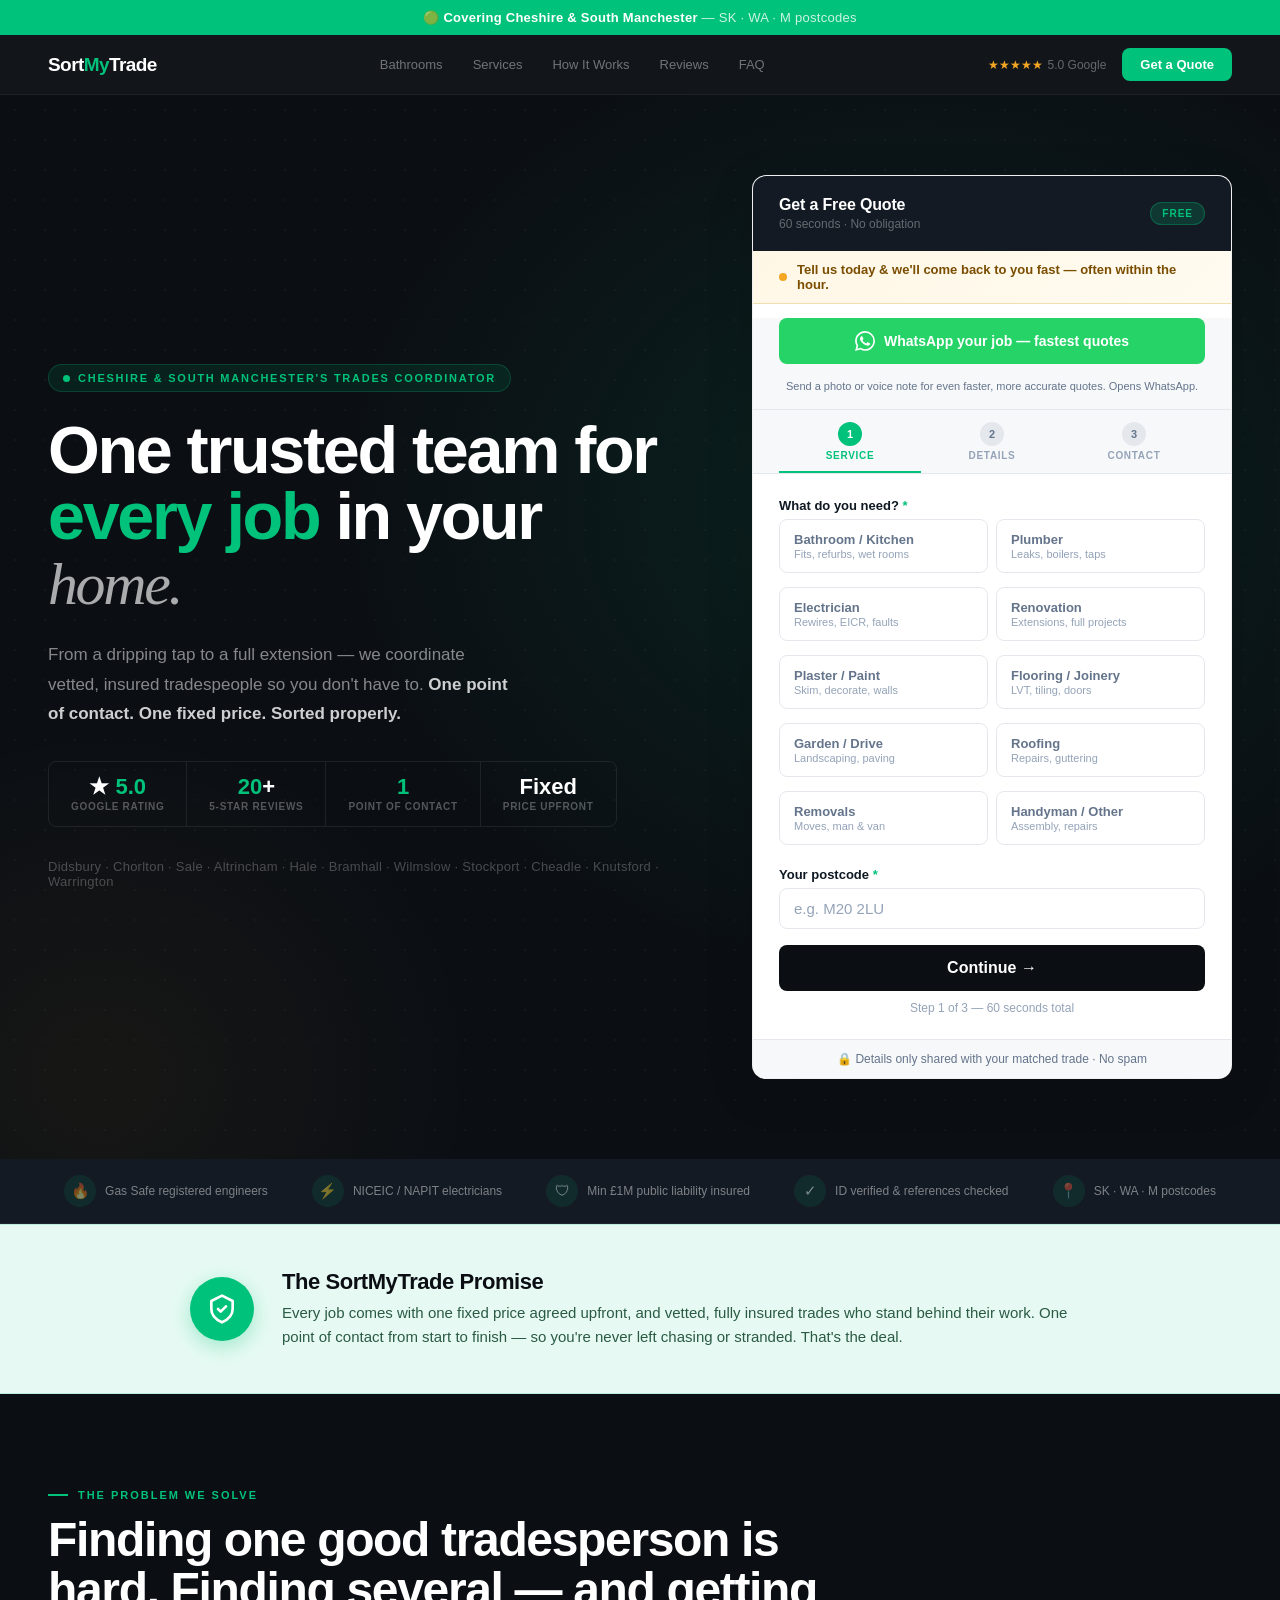
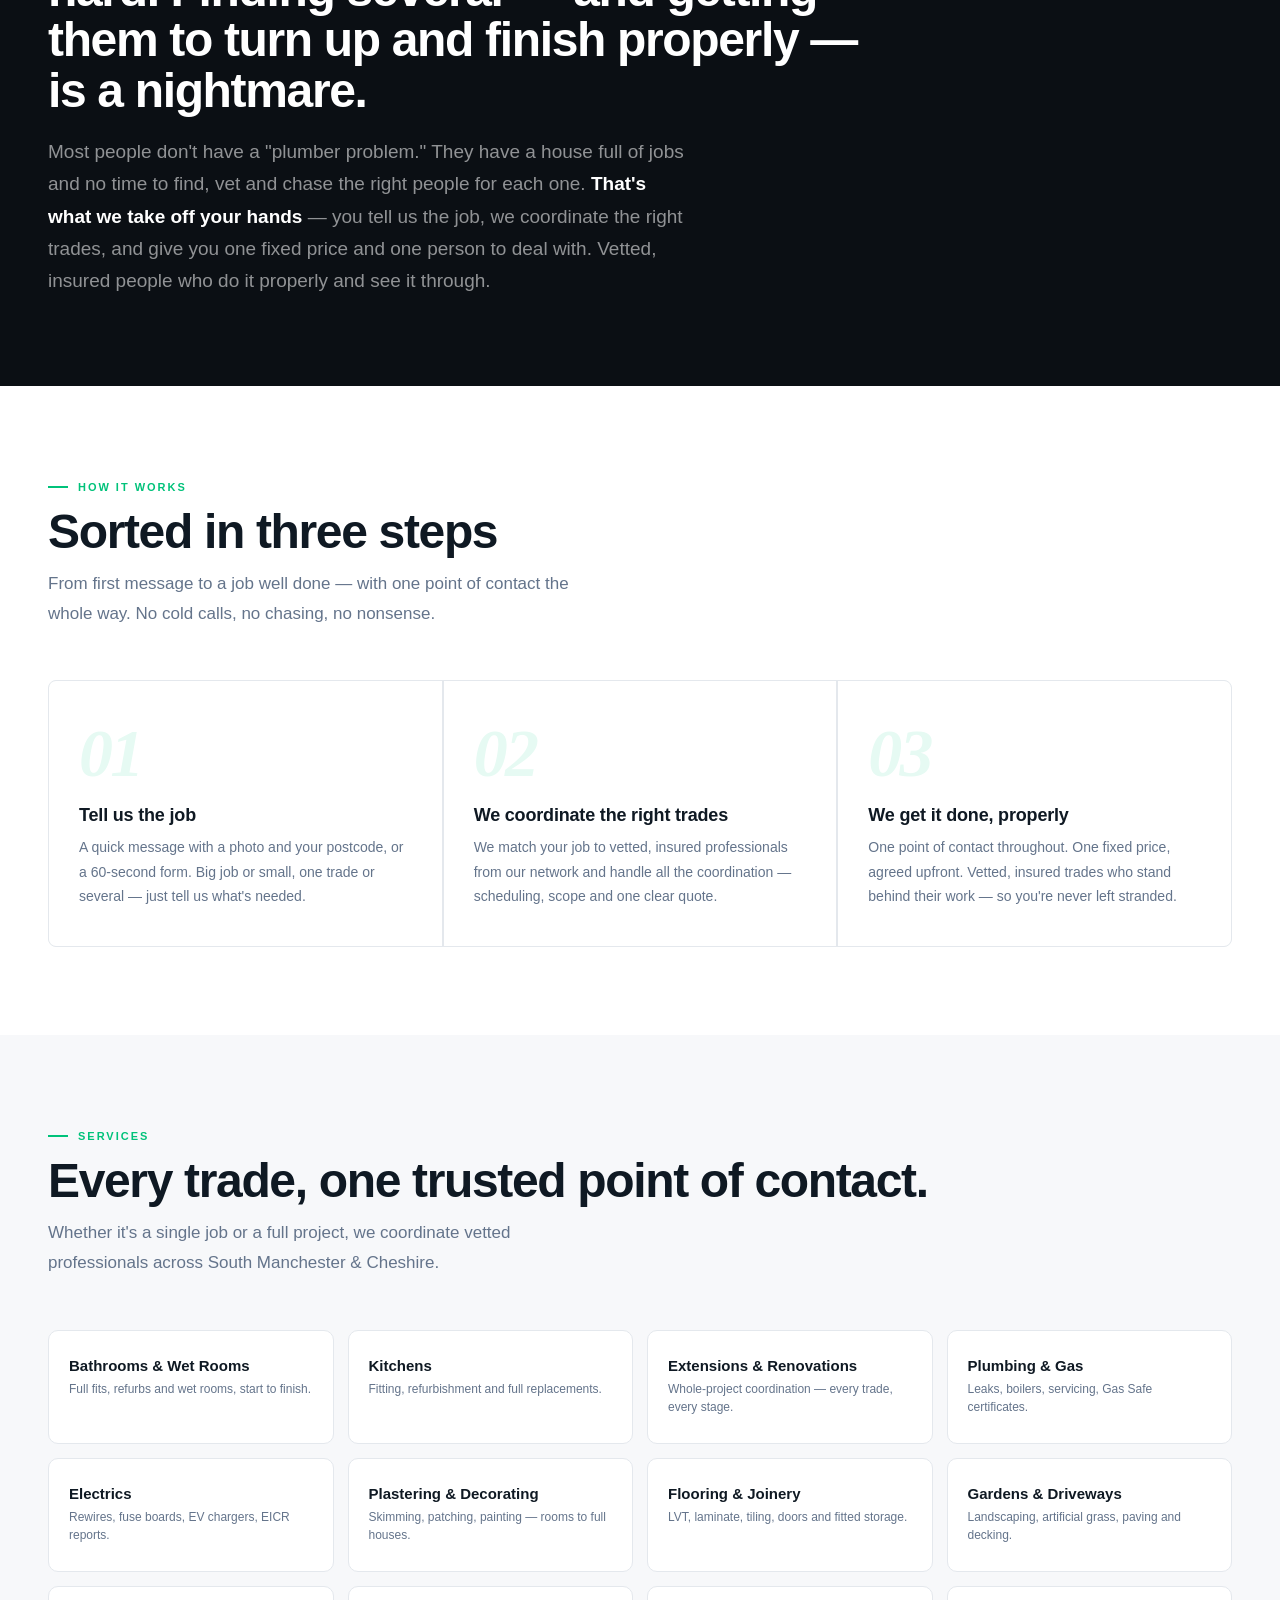
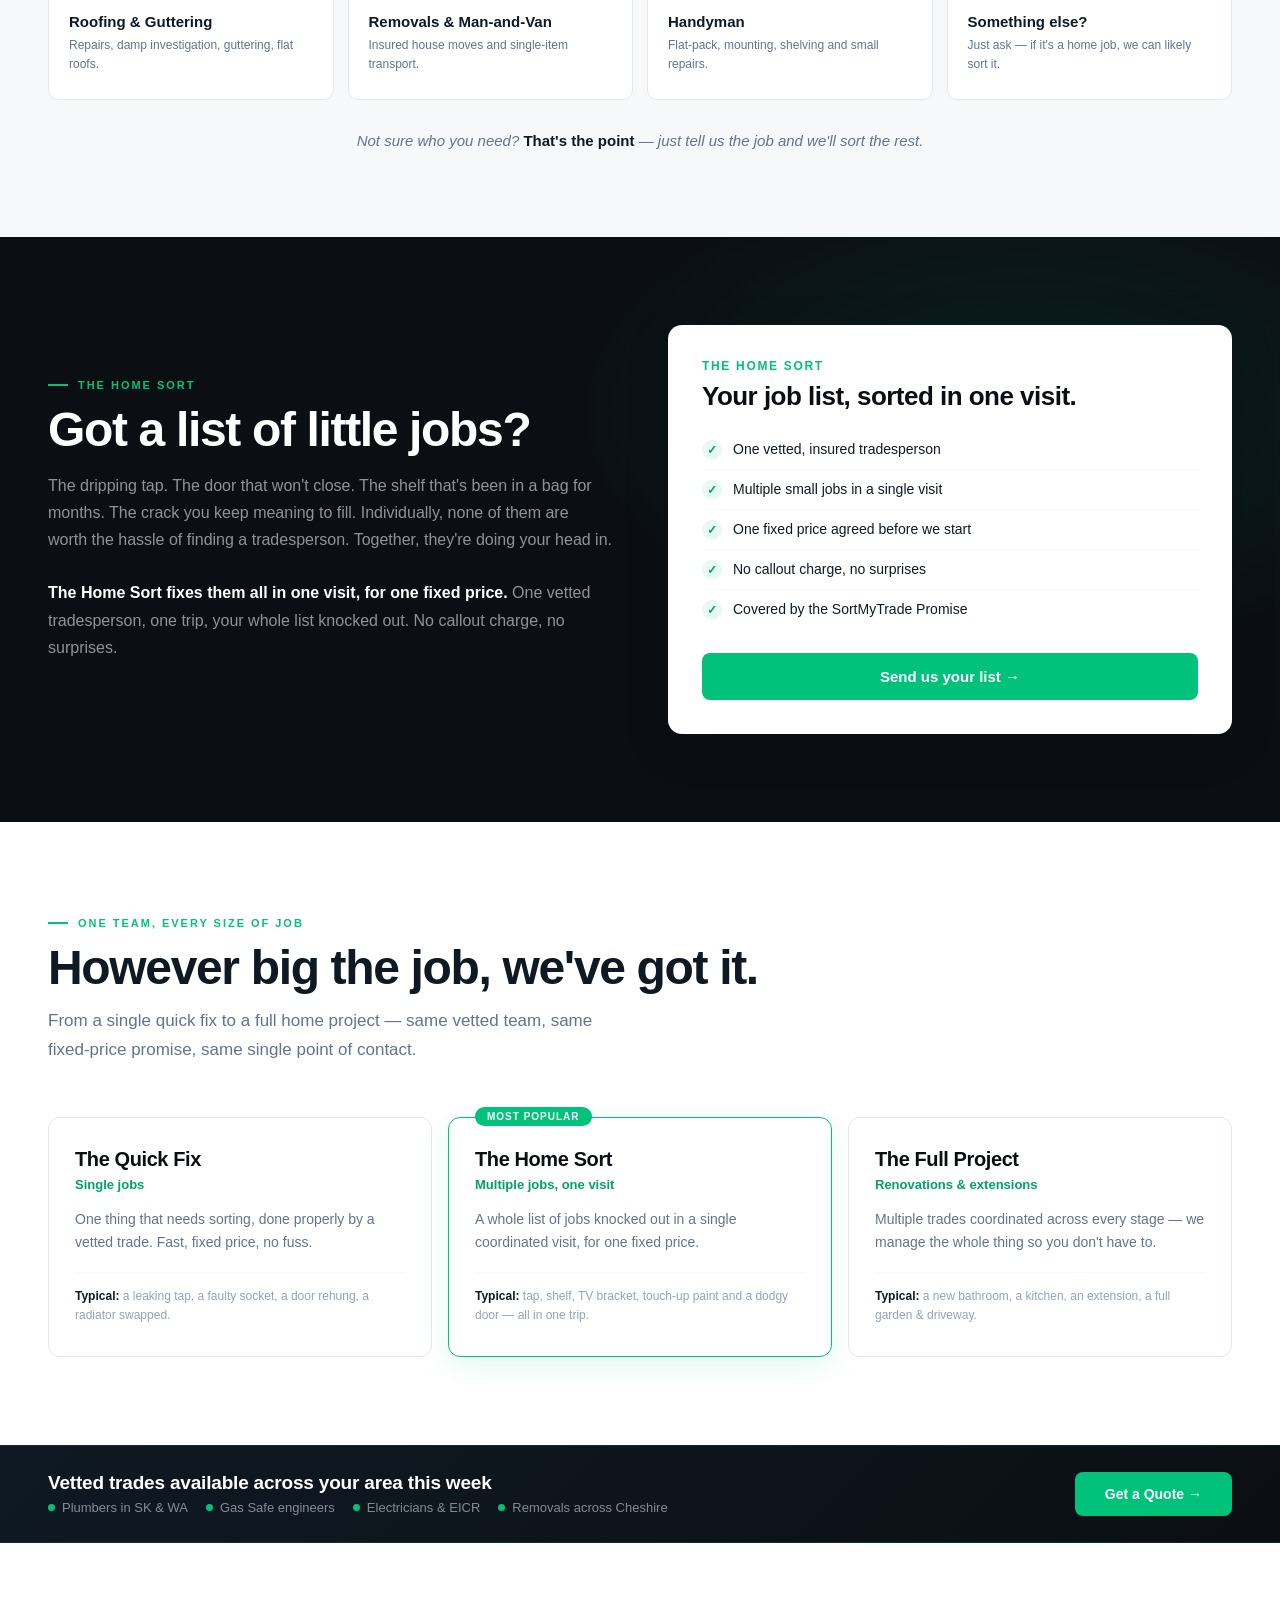
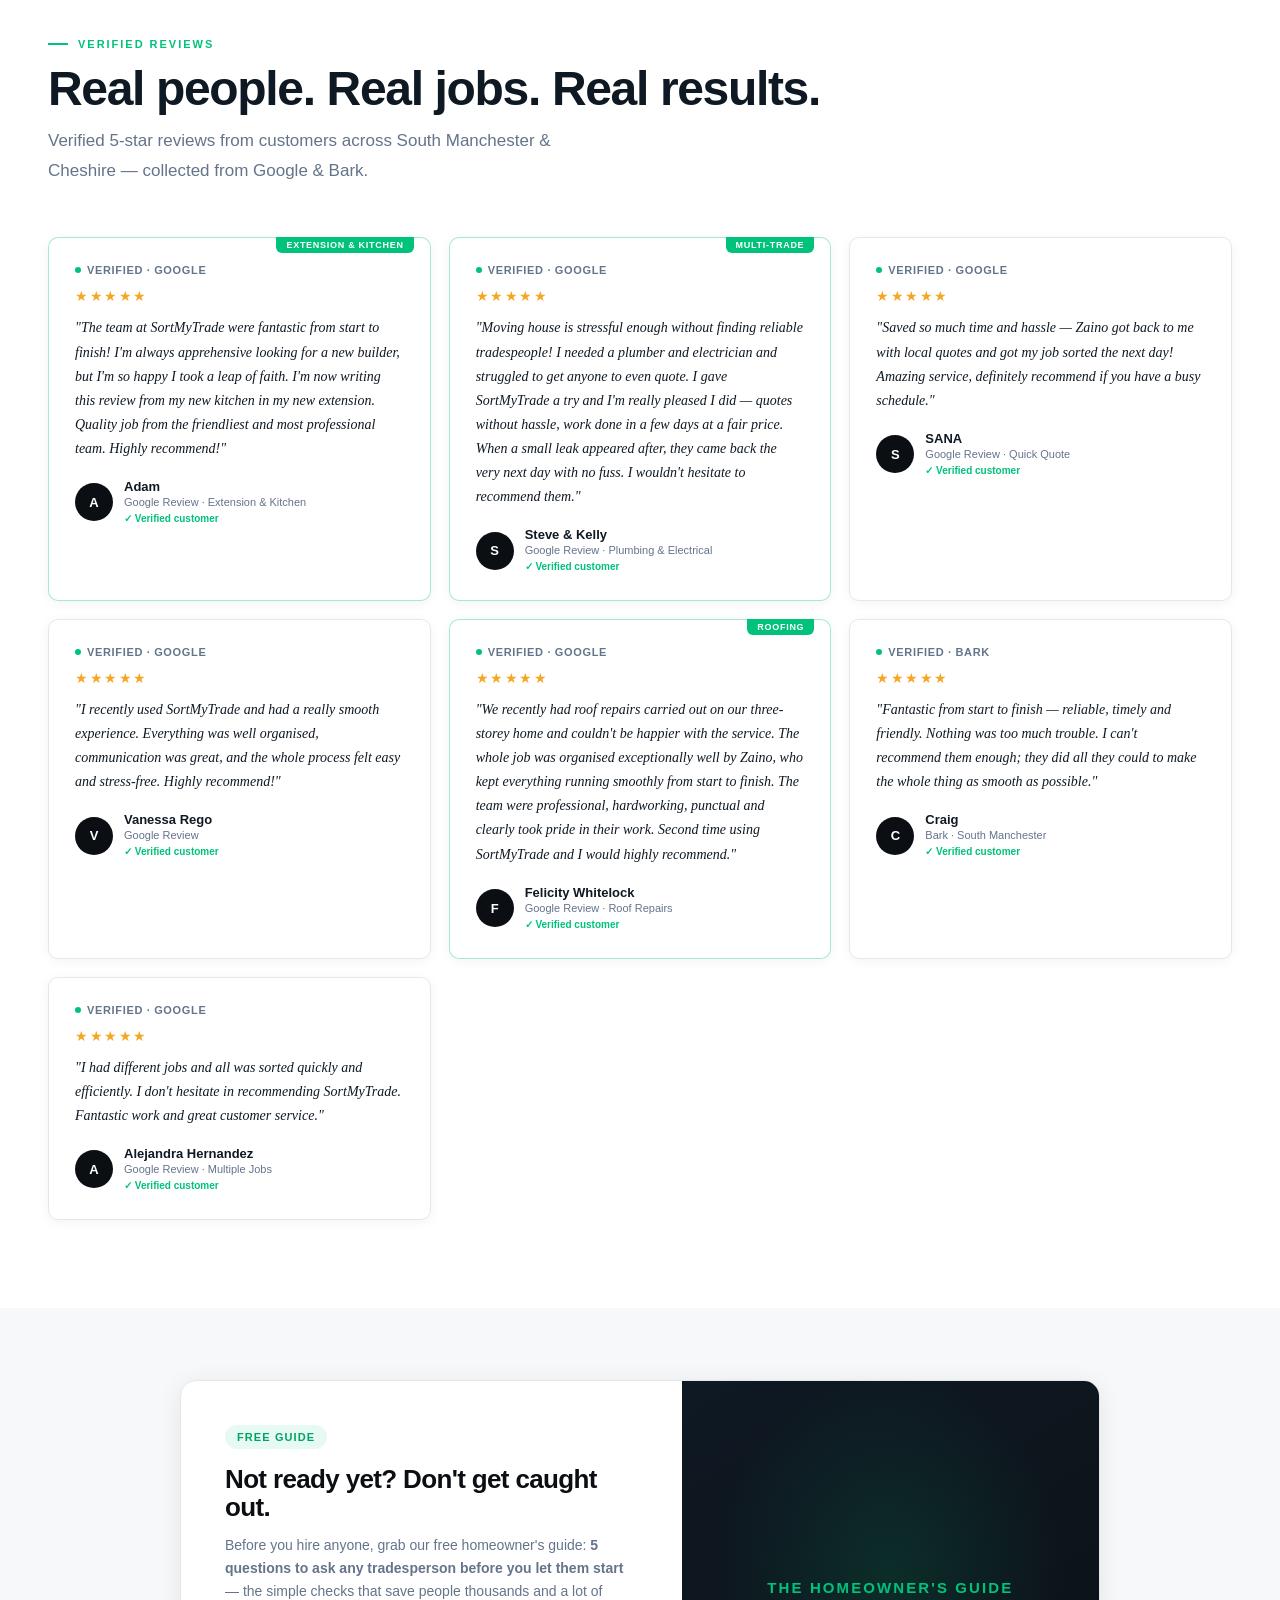
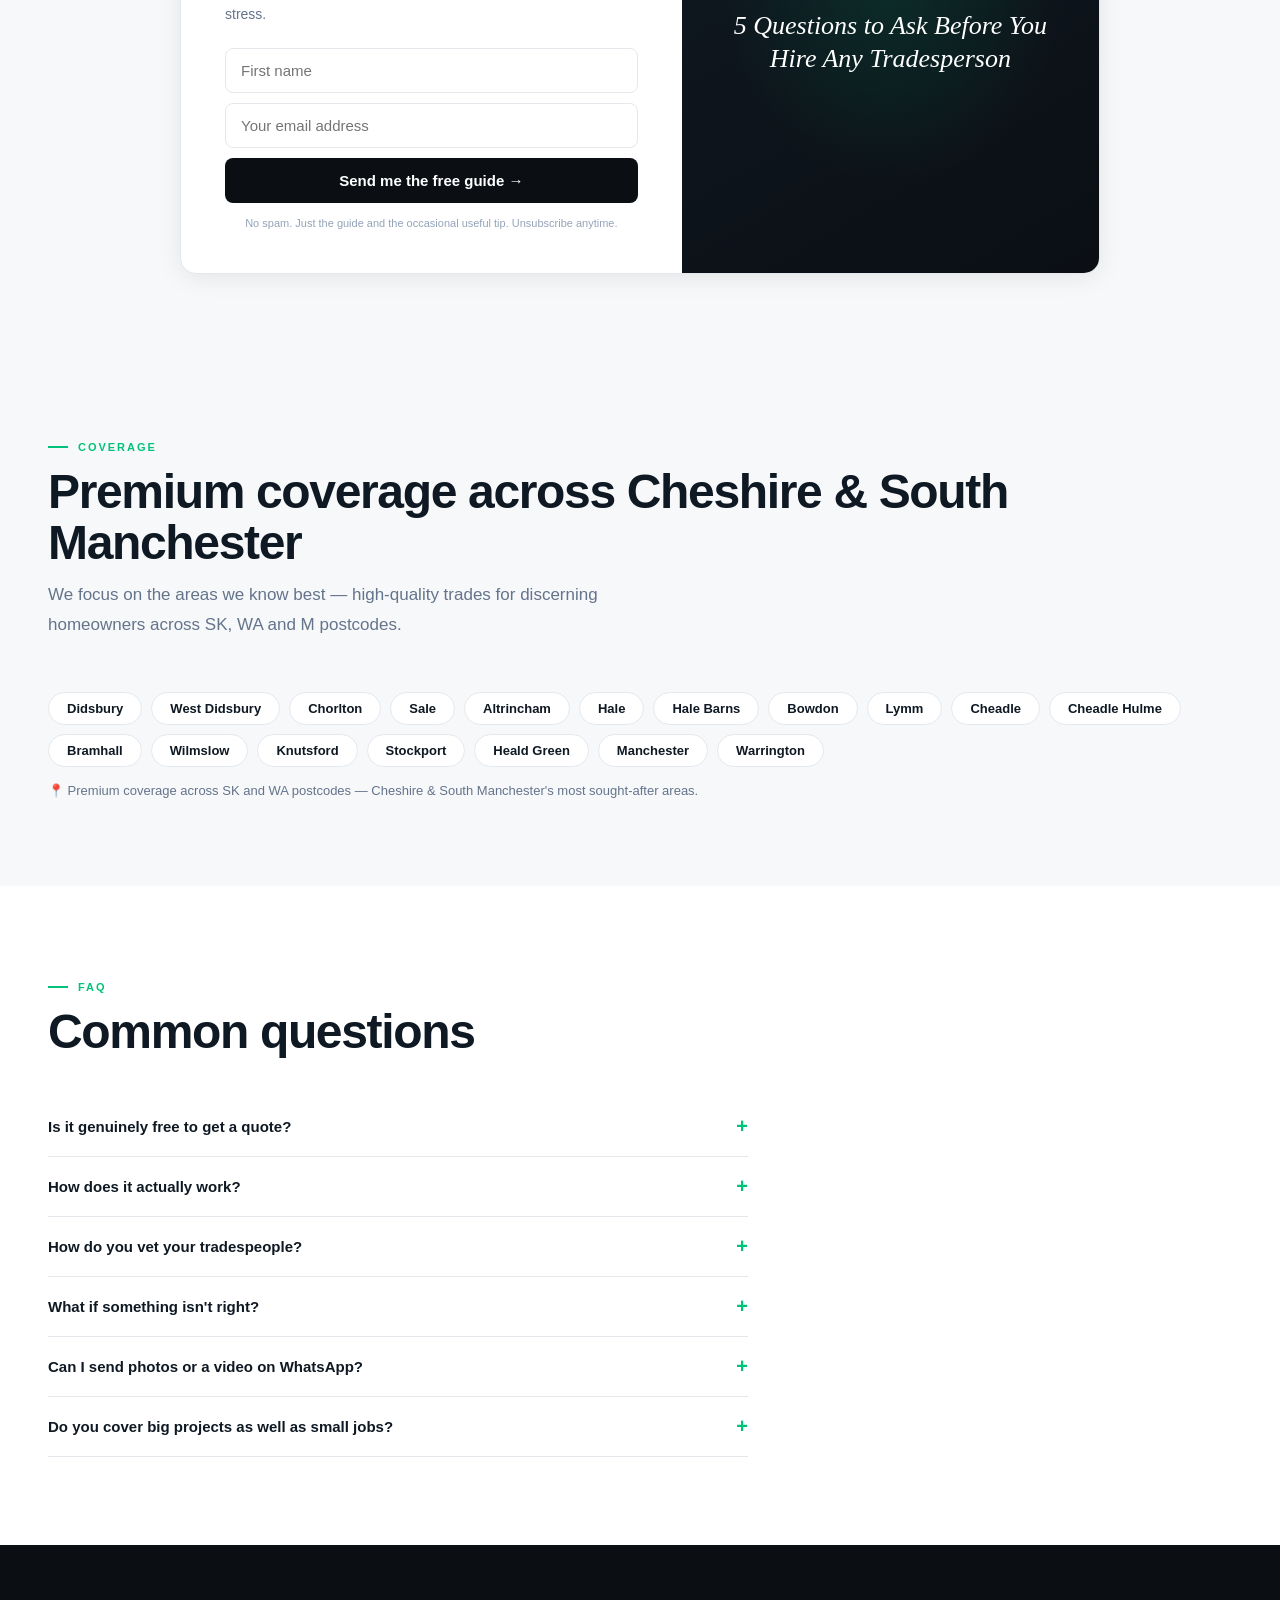
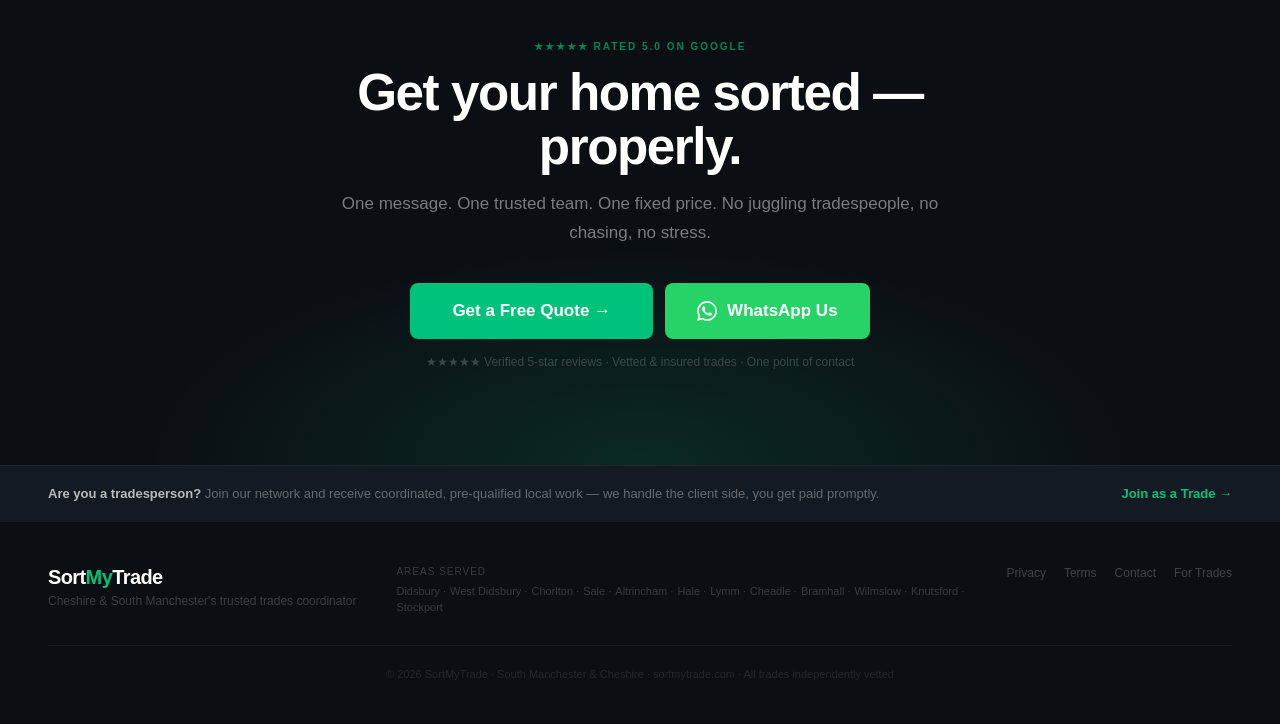
==== commit d01914a1: "Update index.html Reword guarantee language on homepage remove open-ended cost liability, keep insur" ====
--- a/index.html
+++ b/index.html
@@ -578,7 +578,7 @@
     </div>
     <div class="guarantee-txt">
       <h3>The SortMyTrade Promise</h3>
-      <p>Every job comes with one fixed price agreed upfront — and if anything isn't right, we put it right at our cost, not yours. One point of contact from start to finish. That's the deal.</p>
+      <p>Every job comes with one fixed price agreed upfront, and vetted, fully insured trades who stand behind their work. One point of contact from start to finish — so you're never left chasing or stranded. That's the deal.</p>
     </div>
   </div>
 </div>
@@ -588,7 +588,7 @@
   <div class="sec-inner">
     <div class="eyebrow">The problem we solve</div>
     <h2>Finding one good tradesperson is hard. Finding several — and getting them to turn up and finish properly — is a nightmare.</h2>
-    <p class="problem-lead">Most people don't have a "plumber problem." They have a house full of jobs and no time to find, vet and chase the right people for each one. <strong>That's what we take off your hands</strong> — you tell us the job, we coordinate the right trades, and give you one fixed price and one person to deal with. If something isn't right, we put it right.</p>
+    <p class="problem-lead">Most people don't have a "plumber problem." They have a house full of jobs and no time to find, vet and chase the right people for each one. <strong>That's what we take off your hands</strong> — you tell us the job, we coordinate the right trades, and give you one fixed price and one person to deal with. Vetted, insured people who do it properly and see it through.</p>
   </div>
 </section>
 
@@ -614,7 +614,7 @@
       <div class="hiw-card">
         <div class="hiw-num">03</div>
         <h3>We get it done, properly</h3>
-        <p>One point of contact throughout. One fixed price, agreed upfront. And if anything isn't right, we put it right — at our cost.</p>
+        <p>One point of contact throughout. One fixed price, agreed upfront. Vetted, insured trades who stand behind their work — so you're never left stranded.</p>
       </div>
     </div>
   </div>
@@ -630,17 +630,17 @@
     </div>
     <div class="svc-grid reveal">
       <div class="svc-card" onclick="window.location.href='bathrooms.html'"><h3>Bathrooms &amp; Wet Rooms</h3><p>Full fits, refurbs and wet rooms, start to finish.</p></div>
-      <div class="svc-card" onclick="scrollTo2('top')"><h3>Kitchens</h3><p>Fitting, refurbishment and full replacements.</p></div>
-      <div class="svc-card" onclick="scrollTo2('top')"><h3>Extensions &amp; Renovations</h3><p>Whole-project coordination — every trade, every stage.</p></div>
-      <div class="svc-card" onclick="scrollTo2('top')"><h3>Plumbing &amp; Gas</h3><p>Leaks, boilers, servicing, Gas Safe certificates.</p></div>
-      <div class="svc-card" onclick="scrollTo2('top')"><h3>Electrics</h3><p>Rewires, fuse boards, EV chargers, EICR reports.</p></div>
-      <div class="svc-card" onclick="scrollTo2('top')"><h3>Plastering &amp; Decorating</h3><p>Skimming, patching, painting — rooms to full houses.</p></div>
-      <div class="svc-card" onclick="scrollTo2('top')"><h3>Flooring &amp; Joinery</h3><p>LVT, laminate, tiling, doors and fitted storage.</p></div>
-      <div class="svc-card" onclick="scrollTo2('top')"><h3>Gardens &amp; Driveways</h3><p>Landscaping, artificial grass, paving and decking.</p></div>
-      <div class="svc-card" onclick="scrollTo2('top')"><h3>Roofing &amp; Guttering</h3><p>Repairs, damp investigation, guttering, flat roofs.</p></div>
-      <div class="svc-card" onclick="scrollTo2('top')"><h3>Removals &amp; Man-and-Van</h3><p>Insured house moves and single-item transport.</p></div>
-      <div class="svc-card" onclick="scrollTo2('top')"><h3>Handyman</h3><p>Flat-pack, mounting, shelving and small repairs.</p></div>
-      <div class="svc-card" onclick="scrollTo2('top')"><h3>Something else?</h3><p>Just ask — if it's a home job, we can likely sort it.</p></div>
+      <div class="svc-card" onclick="selectService('Bathroom')"><h3>Kitchens</h3><p>Fitting, refurbishment and full replacements.</p></div>
+      <div class="svc-card" onclick="selectService('Renovation')"><h3>Extensions &amp; Renovations</h3><p>Whole-project coordination — every trade, every stage.</p></div>
+      <div class="svc-card" onclick="selectService('Plumber')"><h3>Plumbing &amp; Gas</h3><p>Leaks, boilers, servicing, Gas Safe certificates.</p></div>
+      <div class="svc-card" onclick="selectService('Electrician')"><h3>Electrics</h3><p>Rewires, fuse boards, EV chargers, EICR reports.</p></div>
+      <div class="svc-card" onclick="selectService('Plastering')"><h3>Plastering &amp; Decorating</h3><p>Skimming, patching, painting — rooms to full houses.</p></div>
+      <div class="svc-card" onclick="selectService('Flooring')"><h3>Flooring &amp; Joinery</h3><p>LVT, laminate, tiling, doors and fitted storage.</p></div>
+      <div class="svc-card" onclick="selectService('Garden')"><h3>Gardens &amp; Driveways</h3><p>Landscaping, artificial grass, paving and decking.</p></div>
+      <div class="svc-card" onclick="selectService('Roofing')"><h3>Roofing &amp; Guttering</h3><p>Repairs, damp investigation, guttering, flat roofs.</p></div>
+      <div class="svc-card" onclick="selectService('Removals')"><h3>Removals &amp; Man-and-Van</h3><p>Insured house moves and single-item transport.</p></div>
+      <div class="svc-card" onclick="selectService('Handyman')"><h3>Handyman</h3><p>Flat-pack, mounting, shelving and small repairs.</p></div>
+      <div class="svc-card" onclick="selectService('Handyman')"><h3>Something else?</h3><p>Just ask — if it's a home job, we can likely sort it.</p></div>
     </div>
     <p class="svc-note">Not sure who you need? <strong>That's the point</strong> — just tell us the job and we'll sort the rest.</p>
   </div>
@@ -835,7 +835,7 @@
       <div class="faq-item"><button class="faq-q" onclick="toggleFaq(this)">Is it genuinely free to get a quote?<span class="faq-icon">+</span></button><div class="faq-a">Yes — getting a quote is free with no obligation. We give you one clear, fixed price for the job. No charge for the quote, ever, and no pressure to go ahead.</div></div>
       <div class="faq-item"><button class="faq-q" onclick="toggleFaq(this)">How does it actually work?<span class="faq-icon">+</span></button><div class="faq-a">You tell us the job. We match it to vetted, insured tradespeople from our network, coordinate everything, and give you one fixed price and one point of contact. You're never juggling multiple tradespeople or chasing anyone yourself.</div></div>
       <div class="faq-item"><button class="faq-q" onclick="toggleFaq(this)">How do you vet your tradespeople?<span class="faq-icon">+</span></button><div class="faq-a">Every trade completes our onboarding before any client work: ID verification, proof of public liability insurance (minimum £1M), relevant registrations (Gas Safe, NICEIC/NAPIT) and a signed partner agreement. We check references and see evidence of previous work.</div></div>
-      <div class="faq-item"><button class="faq-q" onclick="toggleFaq(this)">What if something isn't right?<span class="faq-icon">+</span></button><div class="faq-a">We put it right. One point of contact means no finger-pointing — if there's an issue after the work, you come to us and we sort it at our cost.</div></div>
+      <div class="faq-item"><button class="faq-q" onclick="toggleFaq(this)">What if something isn't right?<span class="faq-icon">+</span></button><div class="faq-a">You come to us — one point of contact means no finger-pointing. Every trade we use is fully insured and stands behind their work, and we'll coordinate getting any issue sorted properly. You're never left chasing different people.</div></div>
       <div class="faq-item"><button class="faq-q" onclick="toggleFaq(this)">Can I send photos or a video on WhatsApp?<span class="faq-icon">+</span></button><div class="faq-a">Yes, and we encourage it — a photo or short video (07459 819603) is the fastest way to an accurate quote, especially for bigger jobs, damage or access issues.</div></div>
       <div class="faq-item"><button class="faq-q" onclick="toggleFaq(this)">Do you cover big projects as well as small jobs?<span class="faq-icon">+</span></button><div class="faq-a">Absolutely. From a single tap to a full bathroom, kitchen or extension — we coordinate jobs of every size. Bigger projects usually start with a visit so we can scope and price them properly.</div></div>
     </div>
@@ -902,6 +902,29 @@
 
 <script>
 function scrollTo2(id){document.getElementById(id).scrollIntoView({behavior:'smooth',block:'start'});}
+
+/* Click a service anywhere on the page -> scroll to the quote form,
+   pre-select the matching service, and focus the postcode so the
+   client continues seamlessly. */
+function selectService(svcValue){
+  // scroll to the form
+  document.getElementById('top').scrollIntoView({behavior:'smooth',block:'start'});
+  // tick the matching radio chip (match loosely on the value text)
+  setTimeout(function(){
+    var radios = document.querySelectorAll('input[name="svc"]');
+    var matched = false;
+    radios.forEach(function(r){
+      if(!matched && svcValue && r.value.toLowerCase().indexOf(svcValue.toLowerCase().split(' ')[0]) !== -1){
+        r.checked = true; matched = true;
+      }
+    });
+    // if no match, default to Handyman/Other so something is selected
+    if(!matched && radios.length){ radios[radios.length-1].checked = true; }
+    // focus the postcode field to invite the next action
+    var pc = document.getElementById('postcode');
+    if(pc){ pc.focus(); }
+  }, 450);
+}
 function goStep(n){
   document.querySelectorAll('.fstep').forEach(s=>s.classList.remove('active'));
   document.getElementById('step'+n).classList.add('active');
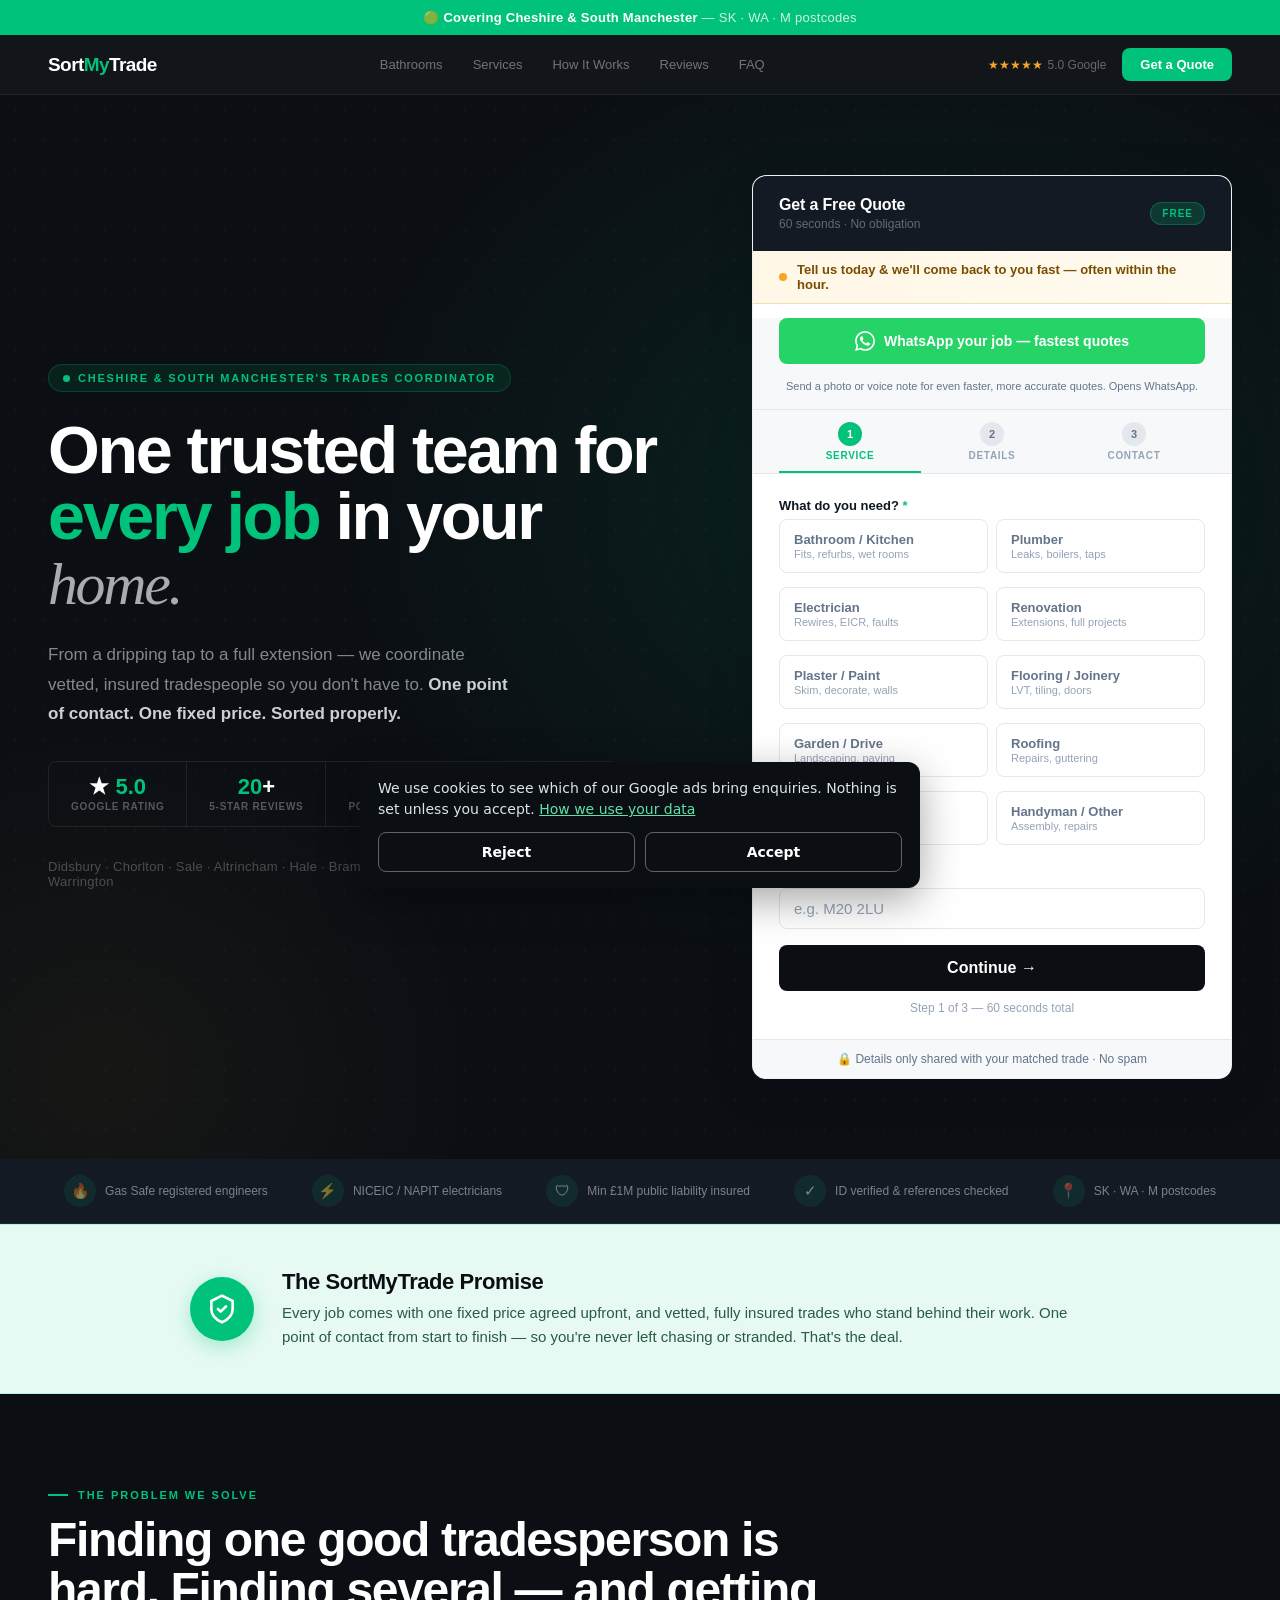
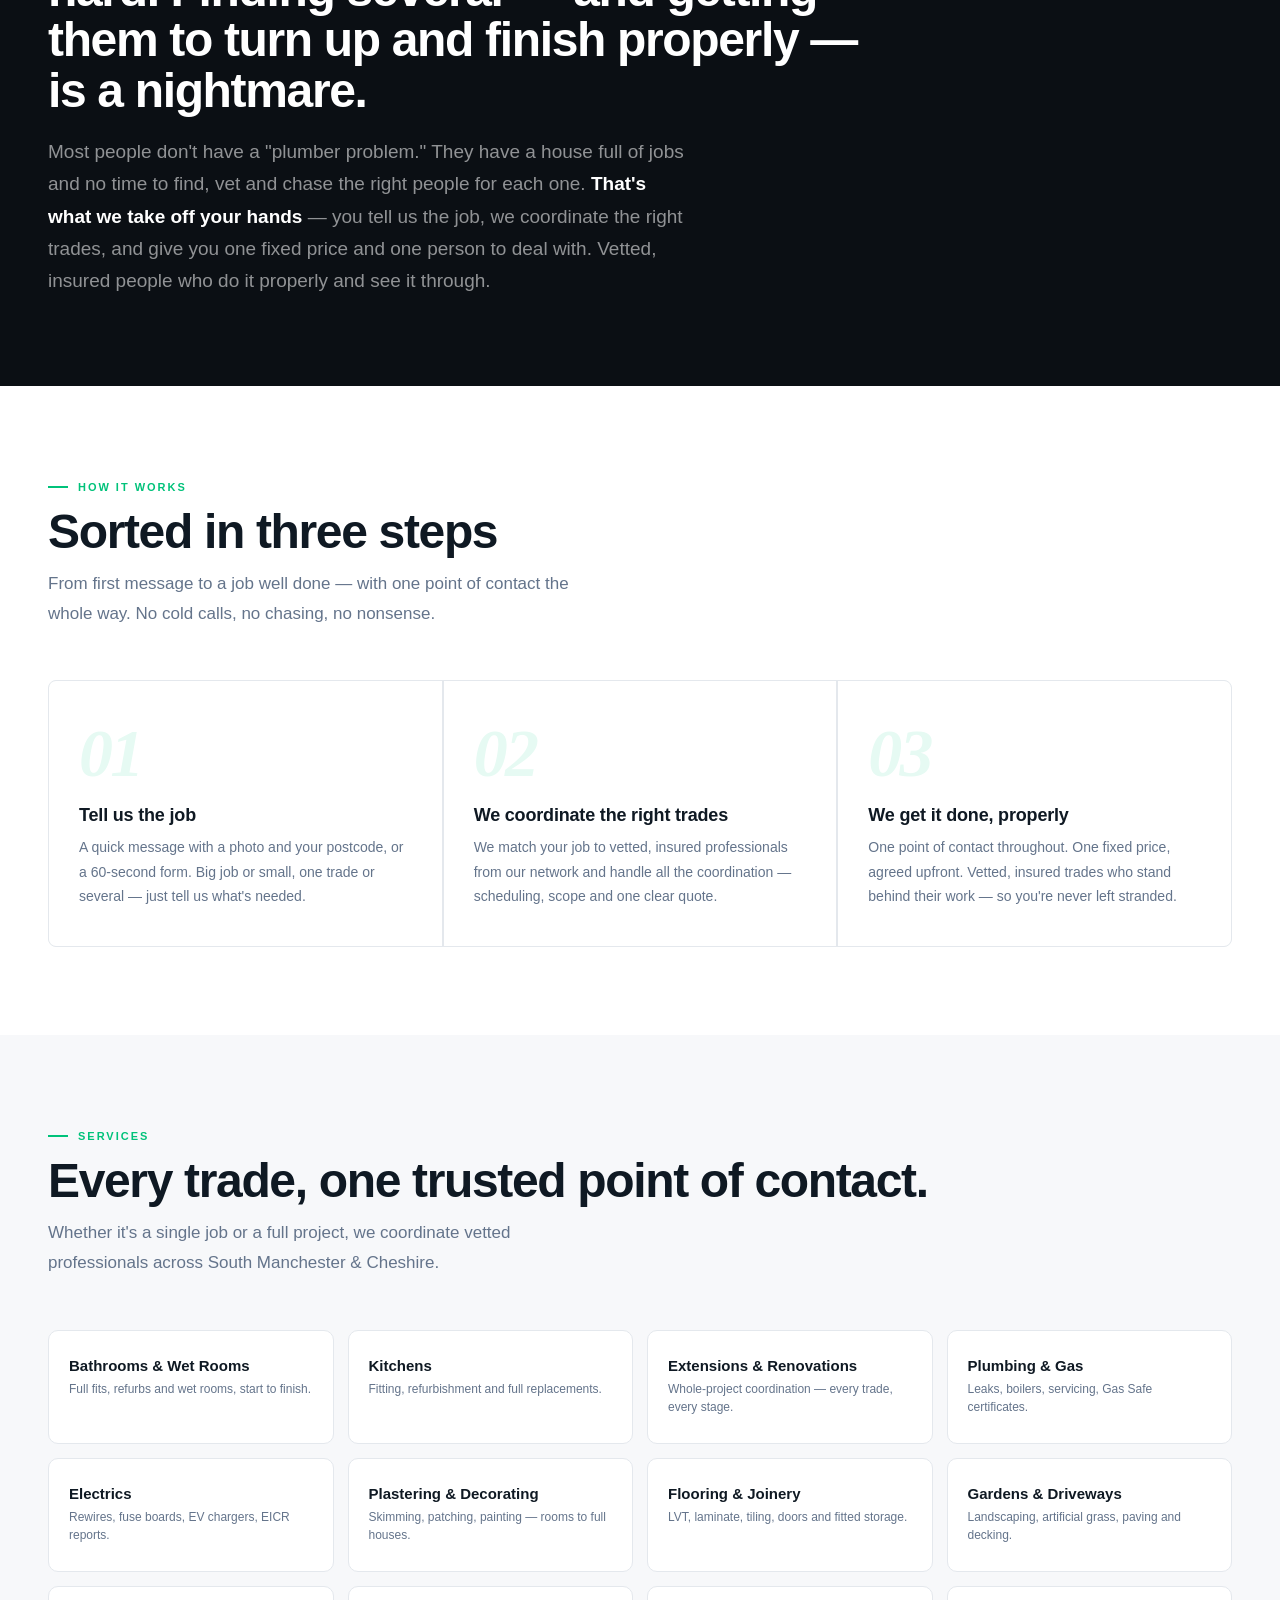
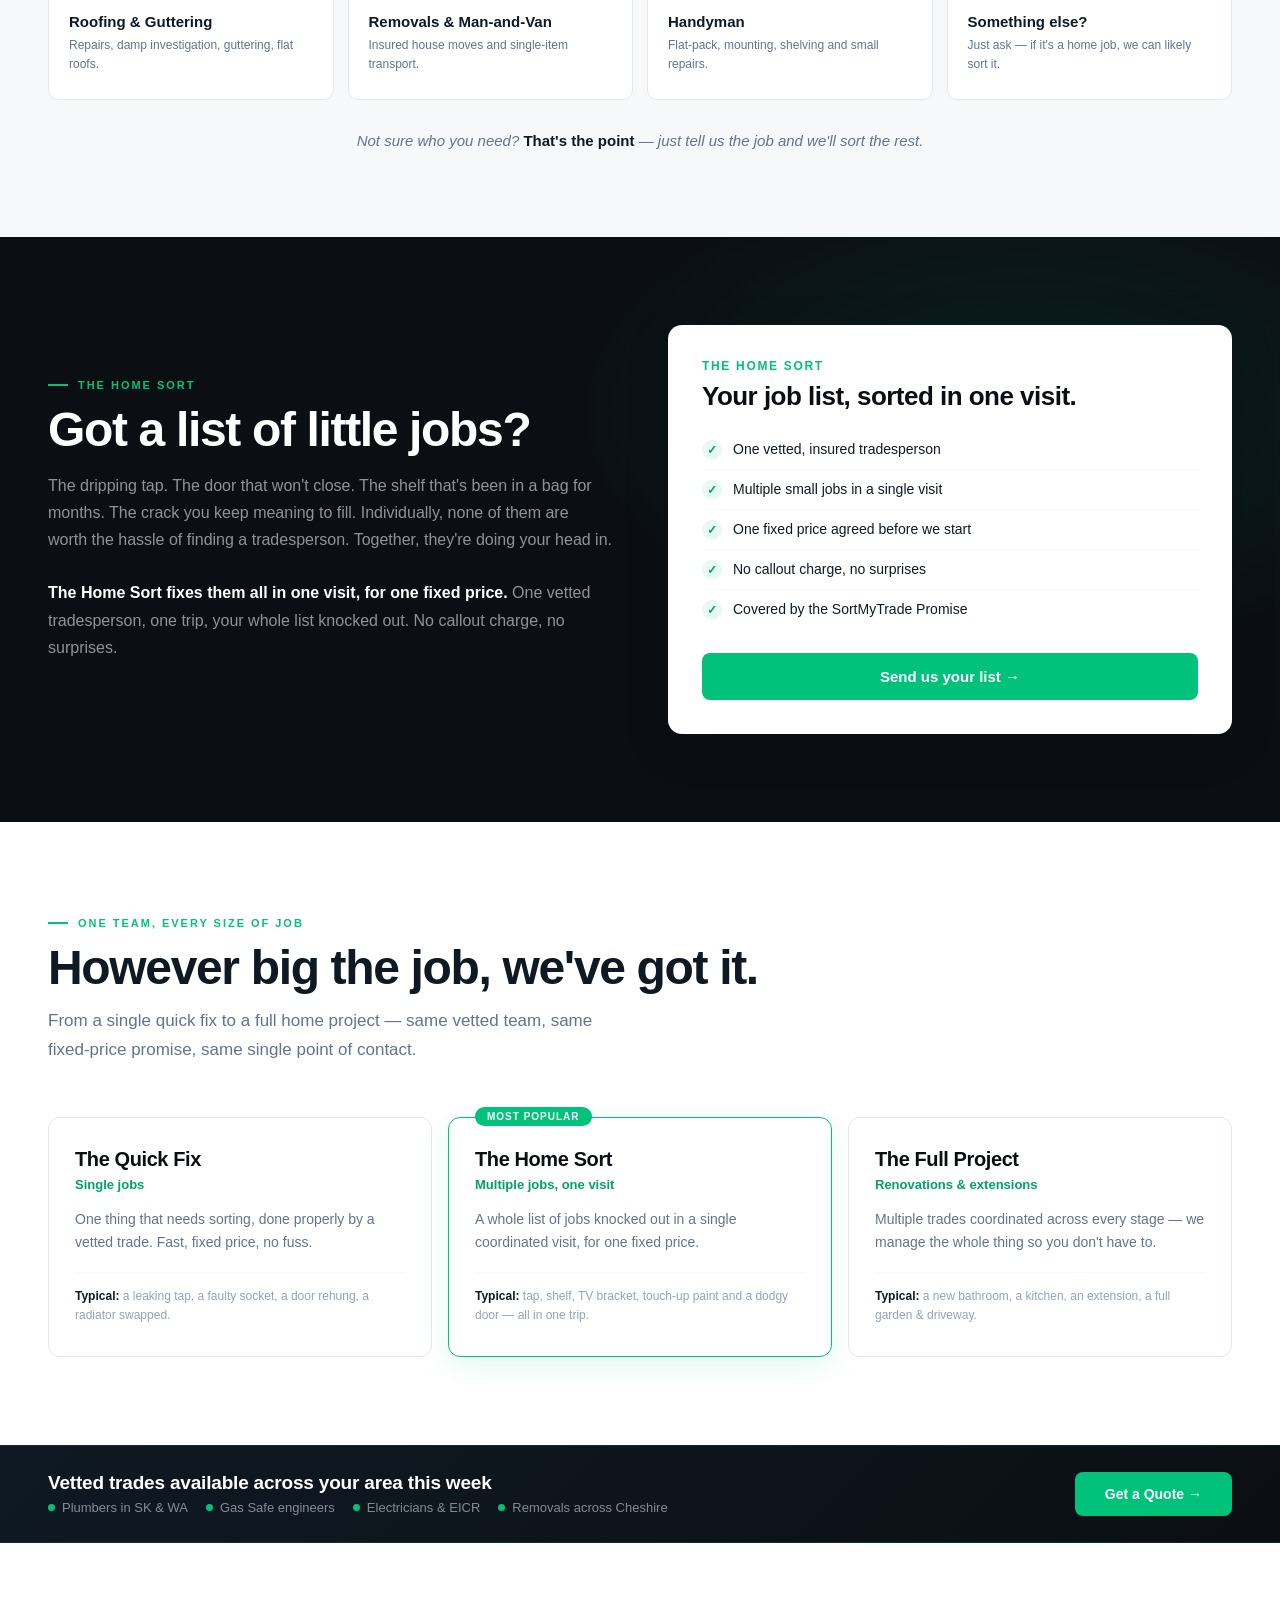
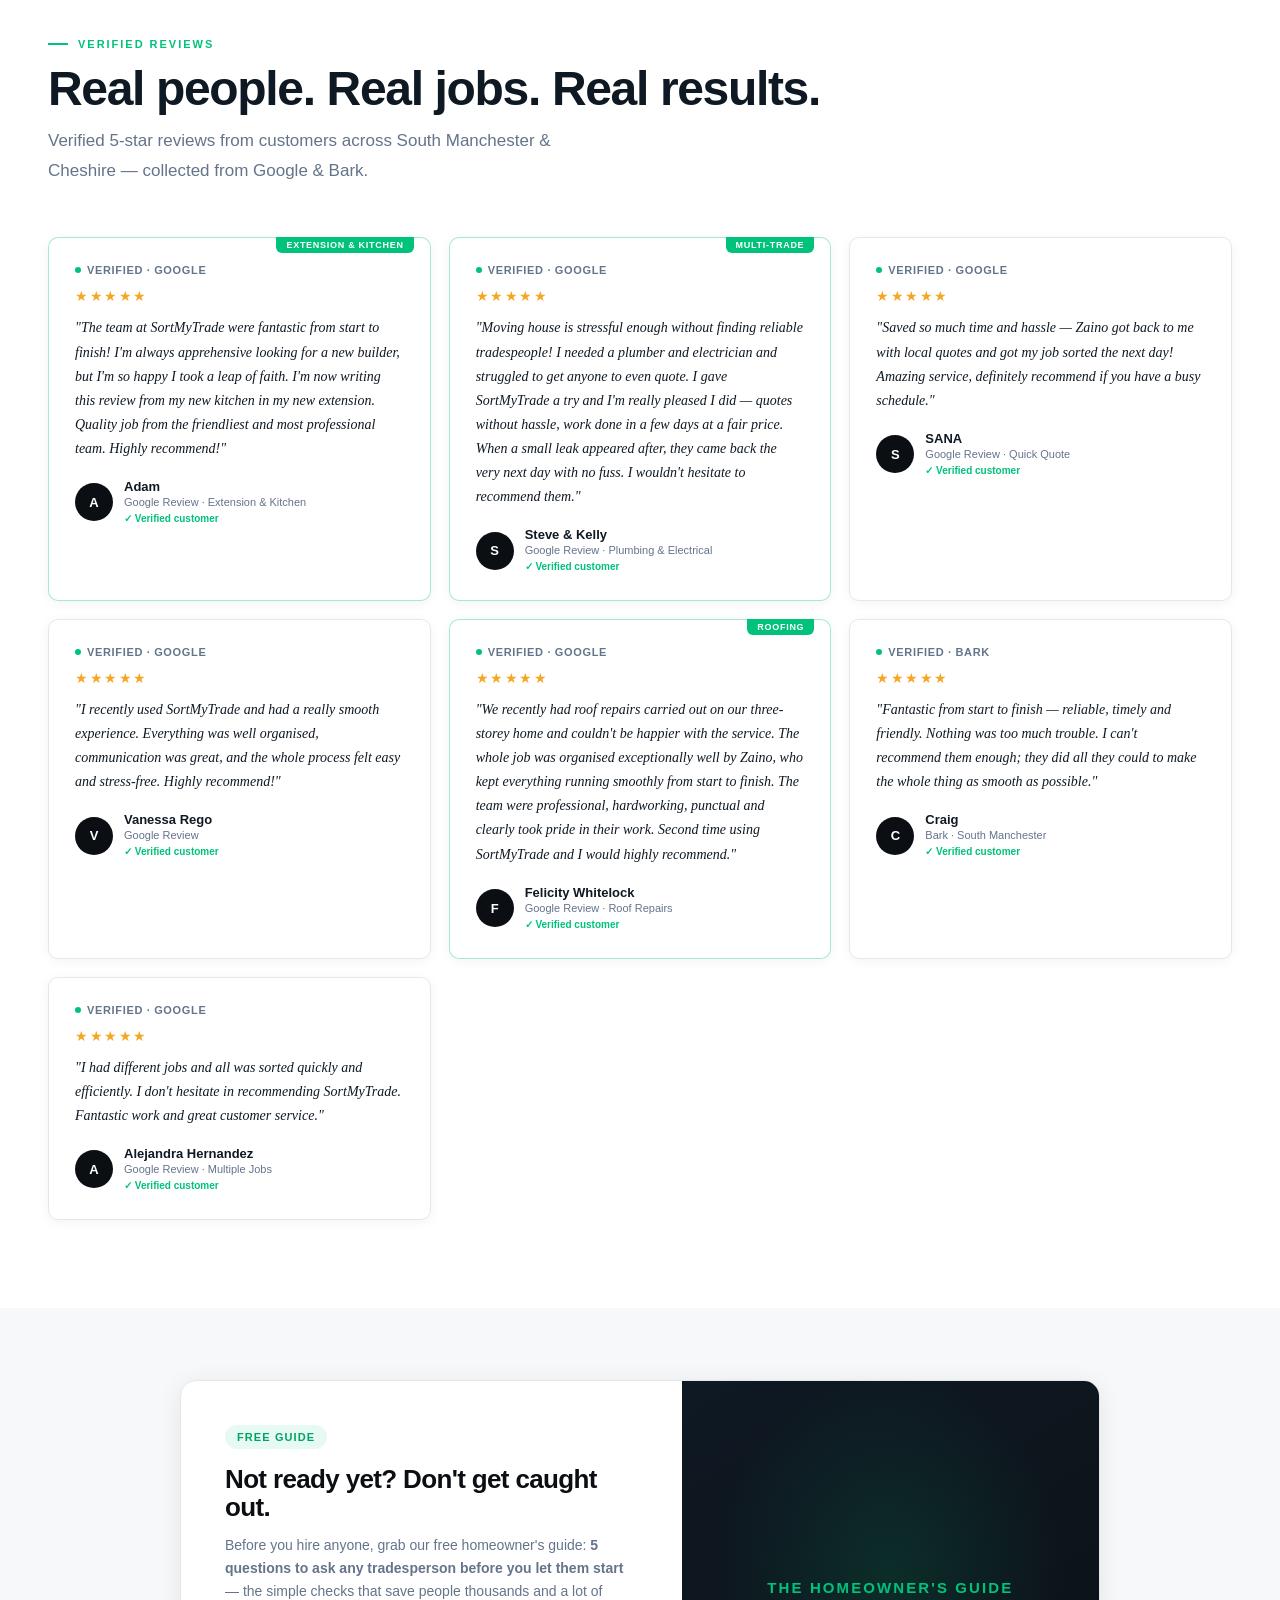
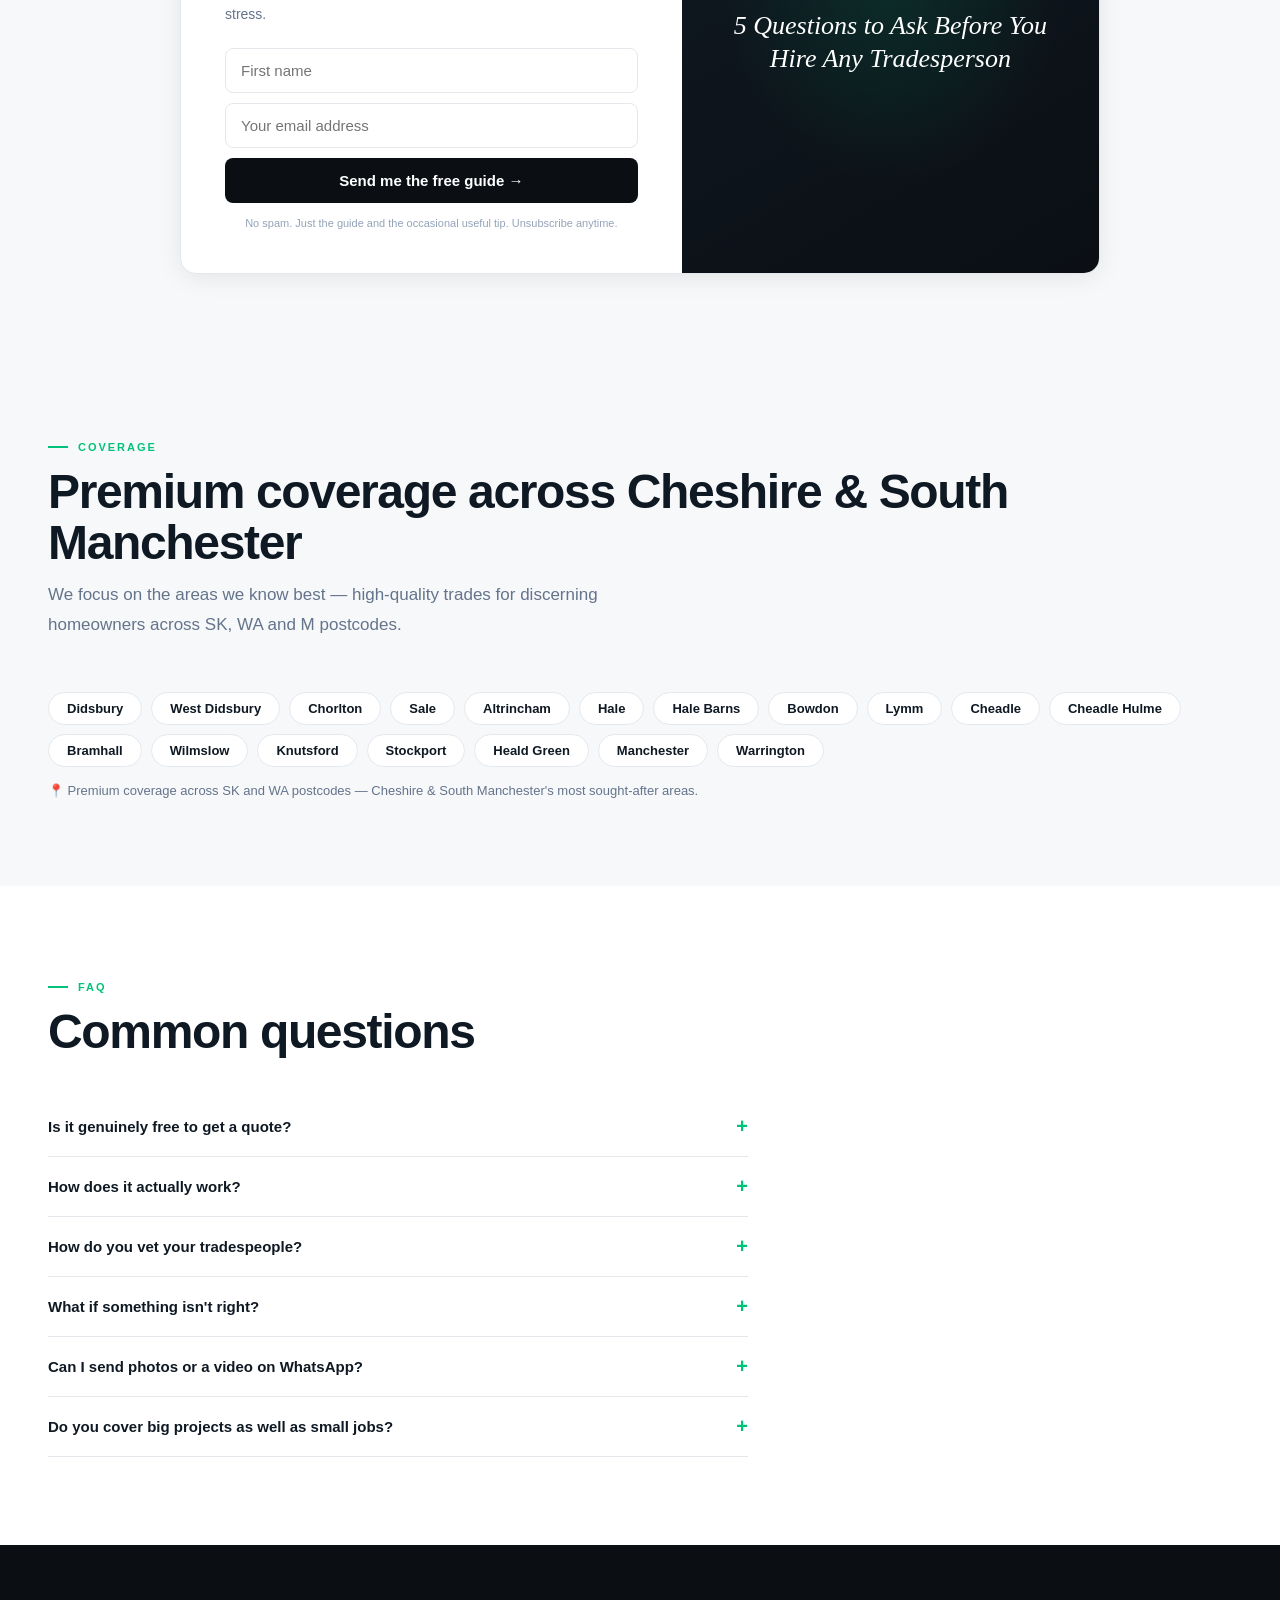
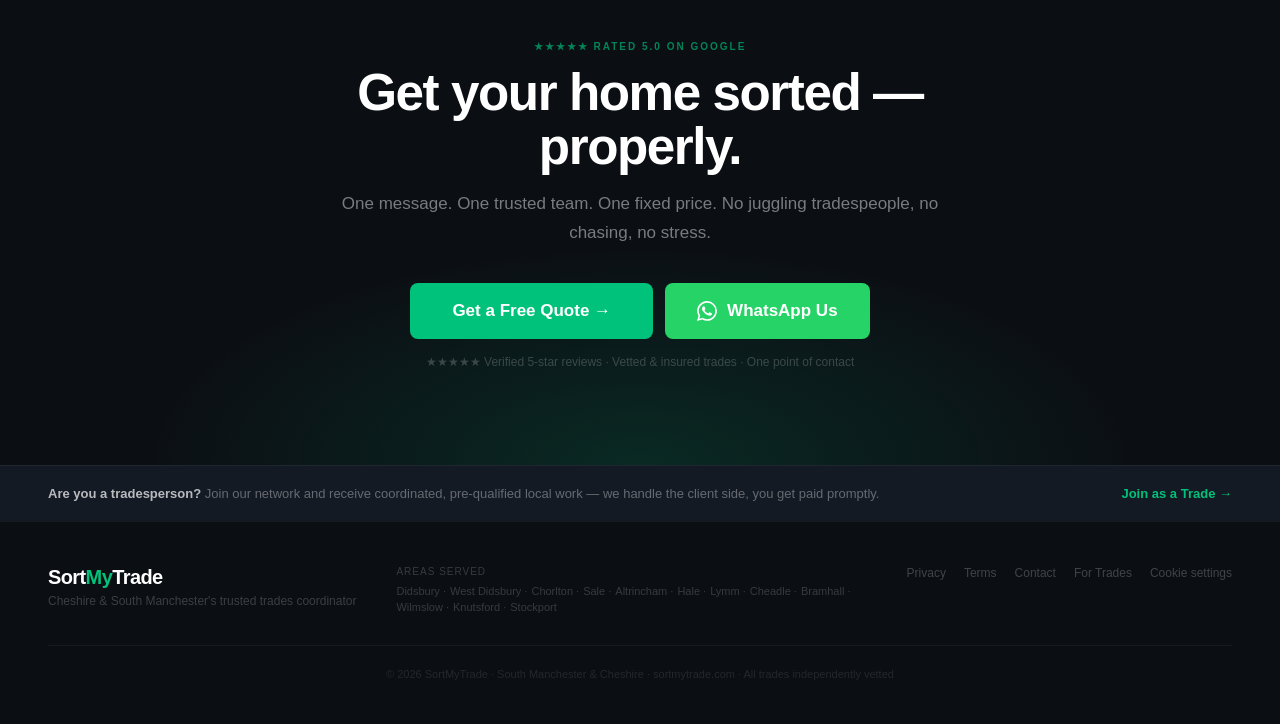
==== commit c7119505: "Track leads properly: conversions, click IDs, consent, privacy policy - Turn on Google Ads conversio" ====
--- a/index.html
+++ b/index.html
@@ -2,6 +2,20 @@
 <!DOCTYPE html>
 <html lang="en">
 <head>
+<!-- Google tag (gtag.js) with Consent Mode: ad cookies stay off until the visitor accepts (site-tracking.js) -->
+<script>
+  window.dataLayer = window.dataLayer || [];
+  function gtag(){dataLayer.push(arguments);}
+  gtag('consent', 'default', {ad_storage:'denied', ad_user_data:'denied', ad_personalization:'denied', analytics_storage:'denied', wait_for_update:500});
+  try { if (localStorage.getItem('smt_consent') === 'granted') { gtag('consent', 'update', {ad_storage:'granted', ad_user_data:'granted', ad_personalization:'granted', analytics_storage:'granted'}); } } catch (e) {}
+  gtag('set', 'url_passthrough', true);
+</script>
+<script async src="https://www.googletagmanager.com/gtag/js?id=AW-18396685081"></script>
+<script>
+  gtag('js', new Date());
+  gtag('config', 'AW-18396685081');
+</script>
+
 <meta charset="UTF-8">
 <meta name="viewport" content="width=device-width, initial-scale=1.0">
 <title>SortMyTrade | Trusted Home Improvements & Trades — South Manchester & Cheshire</title>
@@ -863,7 +877,7 @@
 <div class="trade-strip">
   <div class="trade-strip-inner">
     <p><strong>Are you a tradesperson?</strong> Join our network and receive coordinated, pre-qualified local work — we handle the client side, you get paid promptly.</p>
-    <a class="trade-link" href="https://wa.me/447459819603?text=Hi%20SortMyTrade%2C%20I%27m%20a%20tradesperson%20interested%20in%20joining%20your%20network." target="_blank" rel="noopener">Join as a Trade →</a>
+    <a class="trade-link" data-no-track href="https://wa.me/447459819603?text=Hi%20SortMyTrade%2C%20I%27m%20a%20tradesperson%20interested%20in%20joining%20your%20network." target="_blank" rel="noopener">Join as a Trade →</a>
   </div>
 </div>
 
@@ -881,10 +895,11 @@
       </div>
     </div>
     <div class="f-links">
-      <a class="f-link" href="#">Privacy</a>
-      <a class="f-link" href="#">Terms</a>
+      <a class="f-link" href="privacy.html">Privacy</a>
+      <a class="f-link" href="terms.html">Terms</a>
       <a class="f-link" href="https://wa.me/447459819603" target="_blank" rel="noopener">Contact</a>
-      <a class="f-link" href="#">For Trades</a>
+      <a class="f-link" data-no-track href="https://wa.me/447459819603?text=Hi%20SortMyTrade%2C%20I%27m%20a%20tradesperson%20interested%20in%20joining%20your%20network." target="_blank" rel="noopener">For Trades</a>
+      <a class="f-link" href="#" data-cookie-settings>Cookie settings</a>
     </div>
   </div>
   <div class="footer-legal">© 2026 SortMyTrade · South Manchester &amp; Cheshire · sortmytrade.com · All trades independently vetted</div>
@@ -900,6 +915,7 @@
   </div>
 </div>
 
+<script src="site-tracking.js"></script>
 <script>
 function scrollTo2(id){document.getElementById(id).scrollIntoView({behavior:'smooth',block:'start'});}
 
@@ -947,6 +963,17 @@
   const pc=document.getElementById('postcode').value.trim();
   const tl=document.getElementById('timeline').value;
   const bd=document.getElementById('budget').value;
+  // Save the lead first (Formspree -> inbox), so it isn't lost if they never press send in WhatsApp.
+  // gclid = the Google Ads click ID, kept so a won job can be uploaded to Google Ads.
+  const ids=(window.smt&&smt.clickIds())||{};
+  try{
+    fetch('https://formspree.io/f/xdeavvne',{method:'POST',headers:{'Content-Type':'application/json','Accept':'application/json'},
+      body:JSON.stringify({name:name,phone:mobile,email:email,service:svc?svc.value:'not given',postcode:pc||'not given',job:job||'not given',
+        timeline:tl||'not given',budget:bd||'not given',source:'Homepage quote form',gclid:ids.gclid||'',gbraid:ids.gbraid||'',wbraid:ids.wbraid||'',
+        submitted_at:new Date().toISOString()})}).catch(function(){});
+  }catch(e){}
+  // Google Ads conversion: "Submit lead form"
+  if(window.smt) smt.conv('lead');
   const msg='New quote request via SortMyTrade%0A%0AName: '+encodeURIComponent(name)+'%0AService: '+encodeURIComponent(svc?svc.value:'-')+'%0APostcode: '+encodeURIComponent(pc)+'%0AJob: '+encodeURIComponent(job)+'%0ATimeline: '+encodeURIComponent(tl)+'%0ABudget: '+encodeURIComponent(bd)+'%0AMobile: '+encodeURIComponent(mobile)+'%0AEmail: '+encodeURIComponent(email);
   // Show success state
   document.getElementById('cardBody').style.display='none';
@@ -960,9 +987,11 @@
   const name=document.getElementById('mgName').value.trim();
   const email=document.getElementById('mgEmail').value.trim();
   if(!name||!email||!email.includes('@')){alert('Please pop in your first name and a valid email and we\u2019ll send the guide over.');return;}
-  // Capture the lead to Zaino via WhatsApp
-  const msg='Free guide request via SortMyTrade%0A%0AName: '+encodeURIComponent(name)+'%0AEmail: '+encodeURIComponent(email)+'%0A%0A(Add to nurture list \u2014 they\u2019ve downloaded the Homeowner\u2019s Guide)';
-  window.open('https://wa.me/447459819603?text='+msg,'_blank');
+  // Capture the lead to Zaino's inbox (Formspree). Not counted as a Google Ads conversion: it's a guide download, not a job enquiry.
+  try{
+    fetch('https://formspree.io/f/xdeavvne',{method:'POST',headers:{'Content-Type':'application/json','Accept':'application/json'},
+      body:JSON.stringify({name:name,email:email,source:'Homeowner guide download',submitted_at:new Date().toISOString()})}).catch(function(){});
+  }catch(e){}
   // Open the guide for the visitor automatically
   window.open('https://sortmytrade.com/homeowners-guide.pdf','_blank');
   // Show success state
